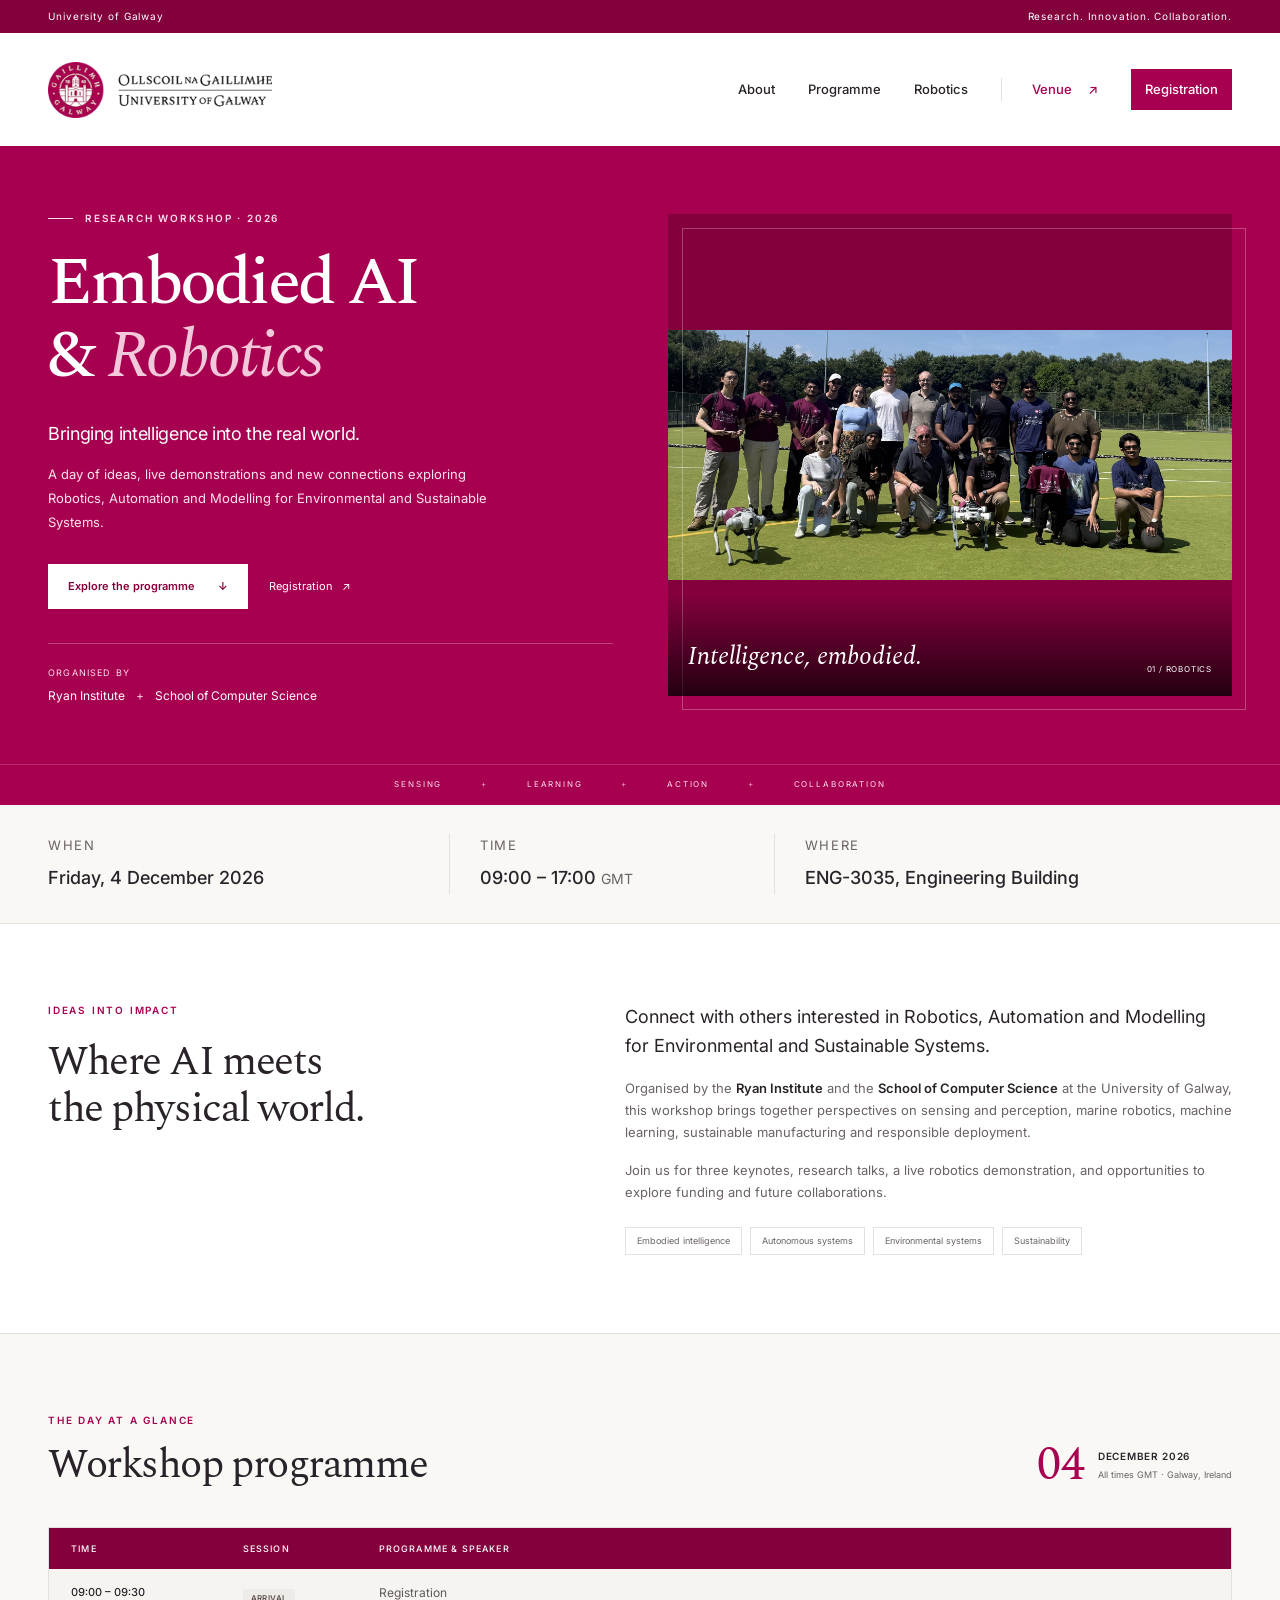
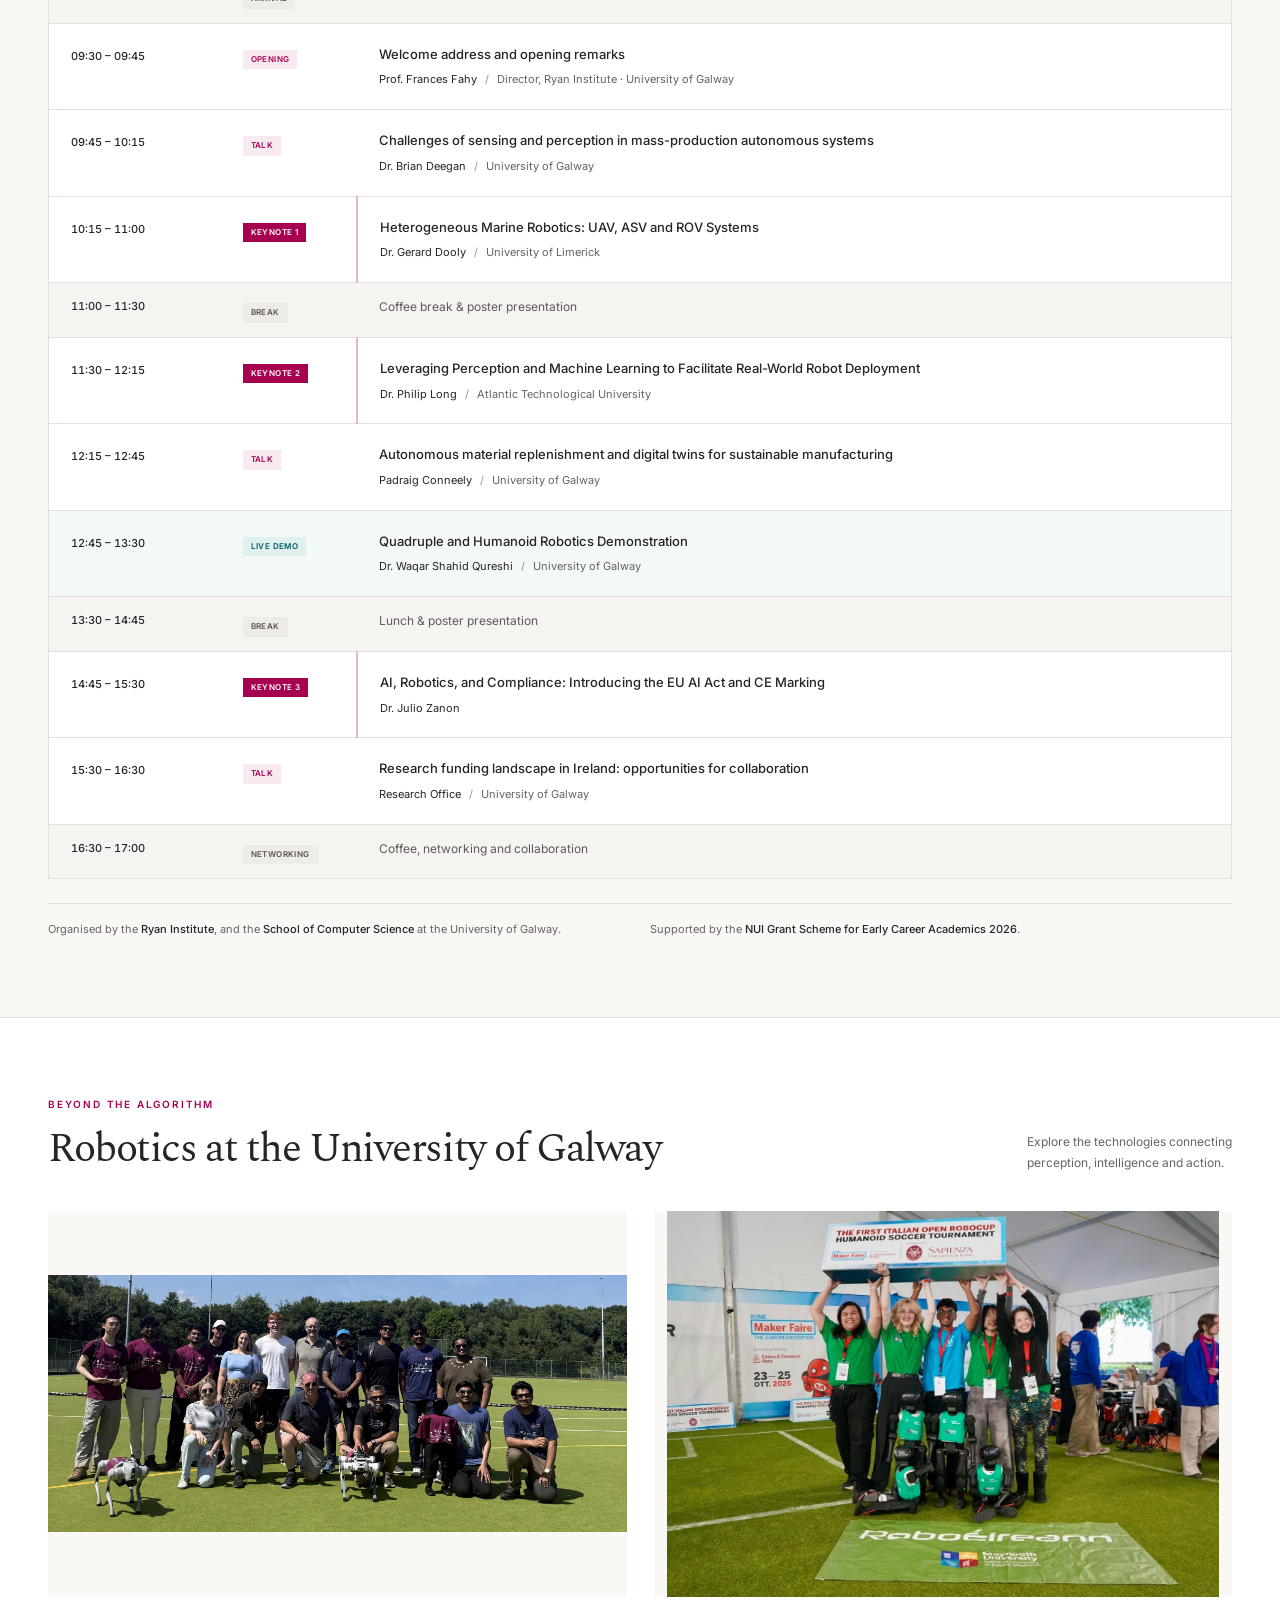
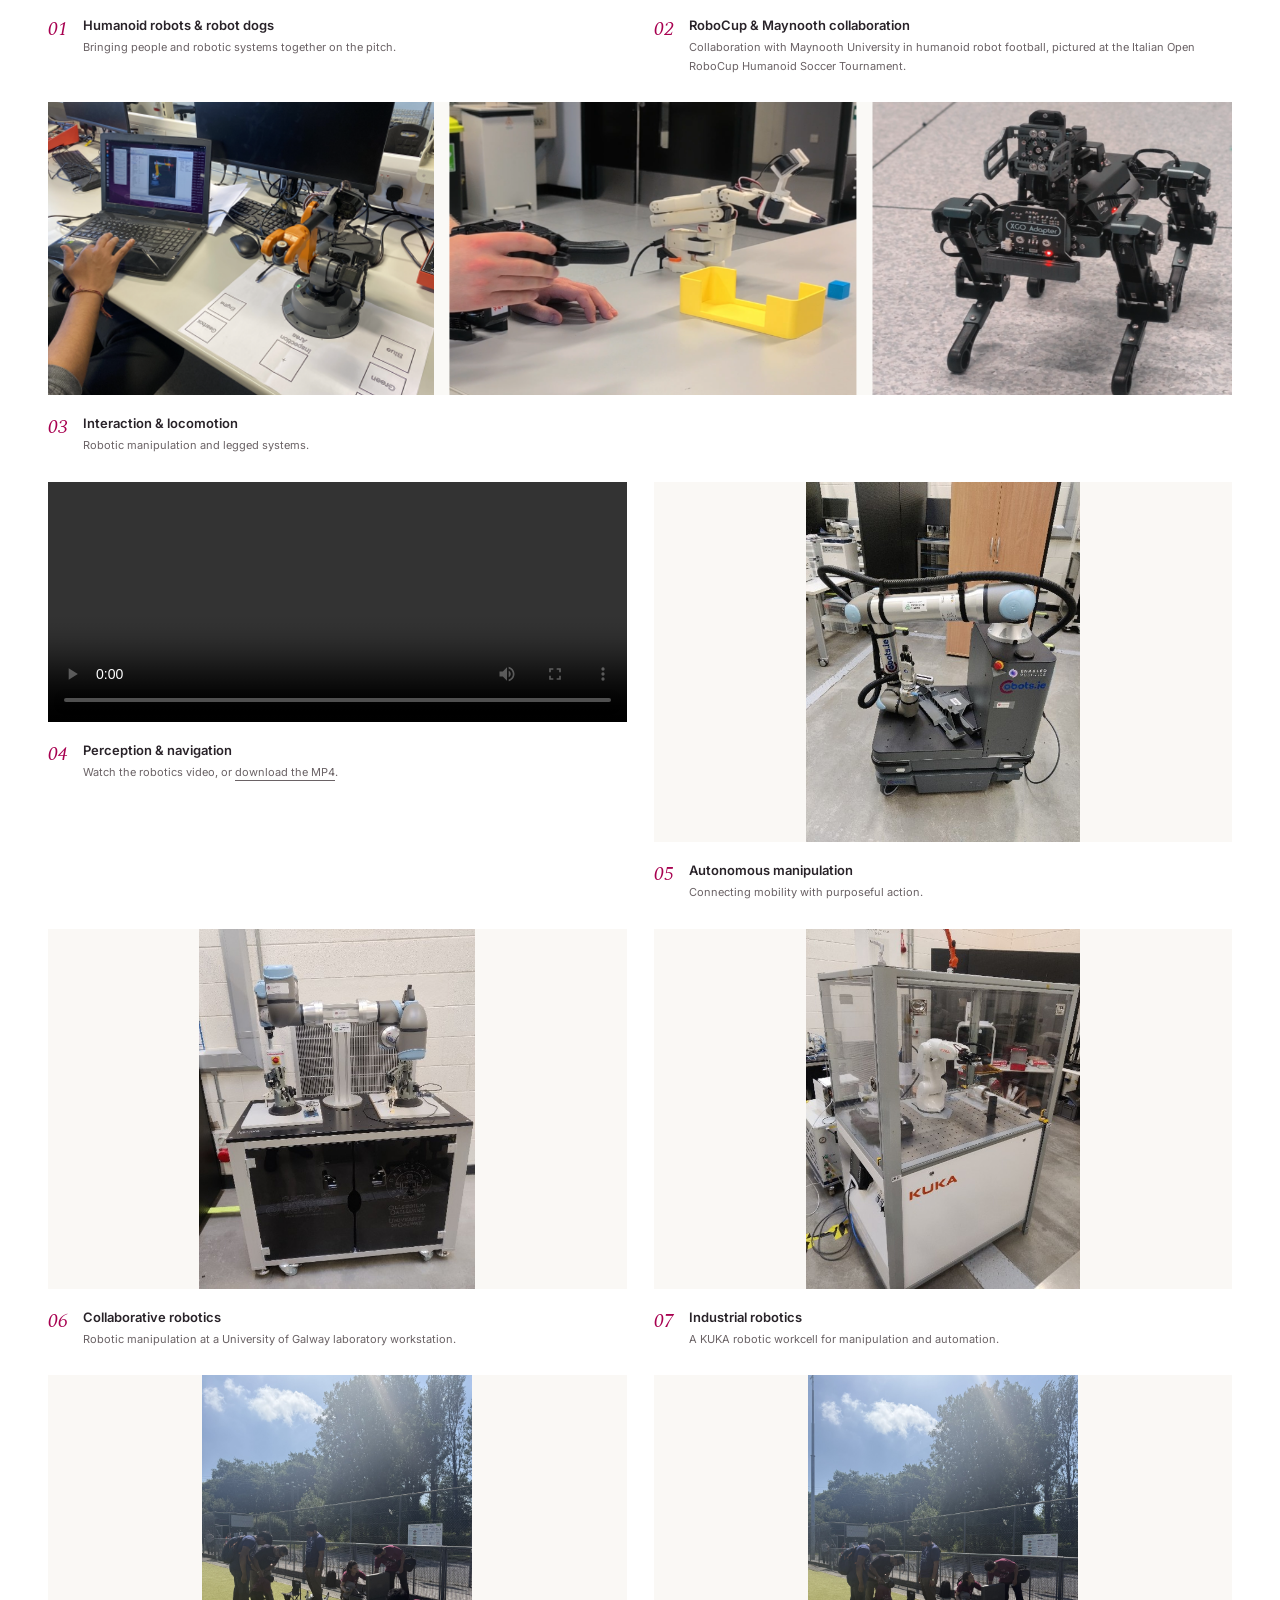
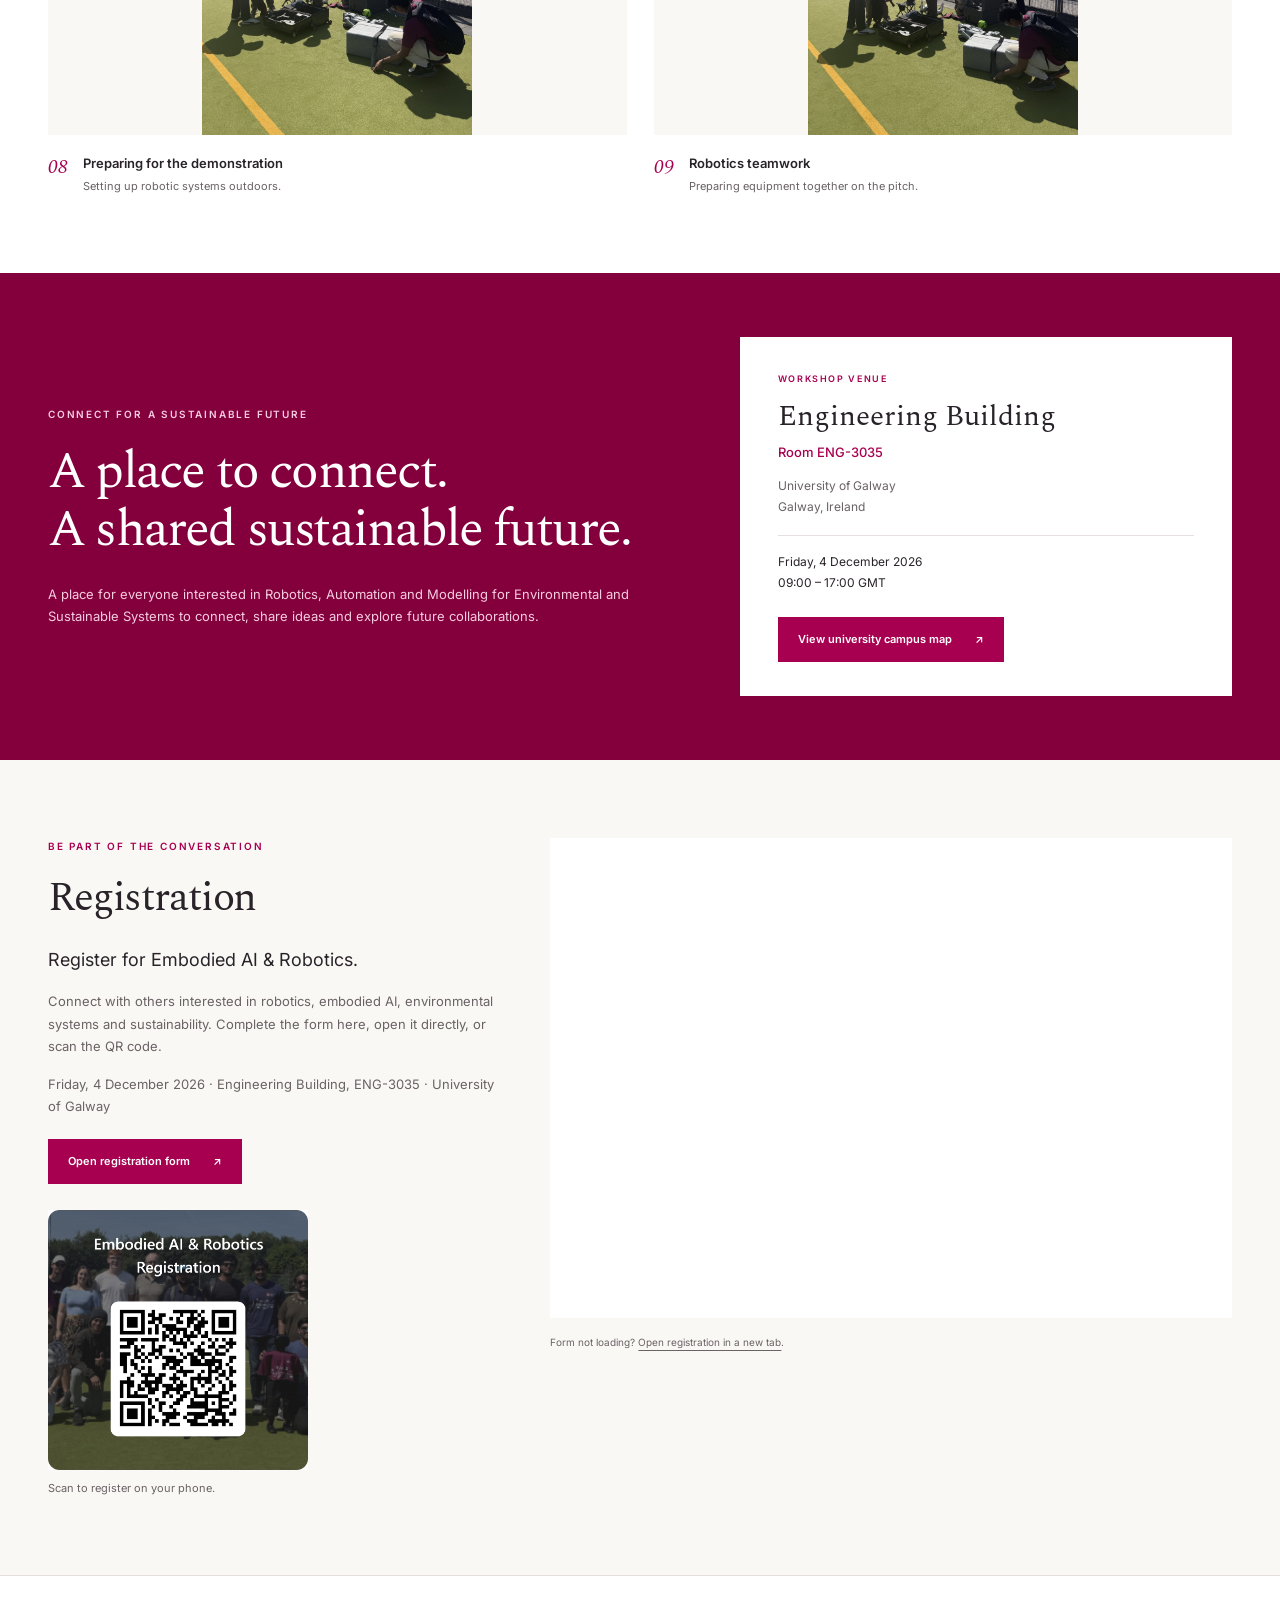
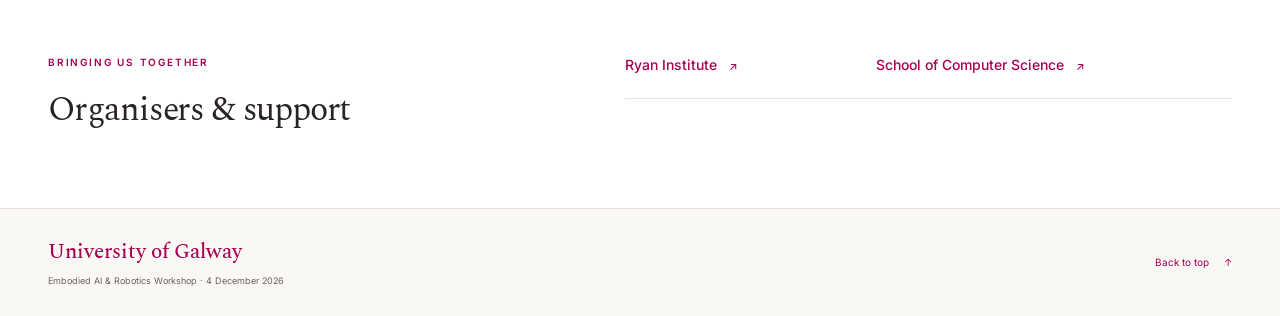
==== index.html @ 6a463965 "Extend lunch and poster break to 14:45 Co-authored-by: Copilot <223556219+Copilot@users.noreply.gith" ====
<!DOCTYPE html>
<html lang="en-IE">
<head>
  <meta charset="utf-8">
  <meta name="viewport" content="width=device-width, initial-scale=1">
  <meta name="description" content="Robotics, Automation and Modelling for Environmental and Sustainable Systems. Organised by the Ryan Institute and School of Computer Science, University of Galway. 4 December 2026, ENG-3035.">
  <meta name="theme-color" content="#a80050">
  <title>Embodied AI &amp; Robotics Workshop | University of Galway</title>
  <link rel="stylesheet" href="styles.css">
</head>
<body>
  <a class="skip-link" href="#main">Skip to content</a>
  <div class="top-bar">
    <div class="container"><span>University of Galway</span><span>Research. Innovation. Collaboration.</span></div>
  </div>
  <header class="site-header">
    <div class="container header-inner">
      <a class="university-logo" href="https://www.universityofgalway.ie/" aria-label="University of Galway home">
        <img src="images_marketing/university-of-galway-logo.png" alt="University of Galway / Ollscoil na Gaillimhe" width="240" height="90">
      </a>
      <nav aria-label="Main navigation">
        <a href="#about">About</a>
        <a href="#programme">Programme</a>
        <a href="#robotics">Robotics</a>
        <a class="nav-venue" href="#venue">Venue <span aria-hidden="true">&#8599;</span></a>
        <a class="nav-registration" href="#registration">Registration</a>
      </nav>
    </div>
  </header>

  <main id="main">
    <section class="hero" aria-labelledby="event-title">
      <div class="container hero-grid">
        <div class="hero-copy">
          <p class="eyebrow"><span class="small-line"></span> Research workshop · 2026</p>
          <h1 id="event-title">Embodied AI<br>&amp; <em>Robotics</em></h1>
          <p class="hero-description">Bringing intelligence into the real world.</p>
          <p class="hero-intro">A day of ideas, live demonstrations and new connections exploring Robotics, Automation and Modelling for Environmental and Sustainable Systems.</p>
          <div class="hero-actions">
            <a class="button button-light" href="#programme">Explore the programme <span aria-hidden="true">&#8595;</span></a>
            <a class="text-link" href="#registration">Registration <span aria-hidden="true">&#8599;</span></a>
          </div>
          <div class="hero-organisers">
            <span>Organised by</span>
            <p>Ryan Institute <span aria-hidden="true">+</span><br class="mobile-break"> School of Computer Science</p>
          </div>
        </div>
        <div class="hero-visual">
          <img class="hero-photo" src="images_marketing/IMG_9777.jpg" alt="Robotics group with humanoid and quadruped robots on a sports pitch" width="2200" height="977" fetchpriority="high">
          <div class="image-caption"><span>Intelligence, embodied.</span><span aria-hidden="true">01 / ROBOTICS</span></div>
        </div>
      </div>
      <div class="hero-bottom" aria-hidden="true">SENSING <span>+</span> LEARNING <span>+</span> ACTION <span>+</span> COLLABORATION</div>
    </section>

    <section class="event-details" aria-label="Event details">
      <div class="container details-grid">
        <div class="detail"><div><p class="detail-label">When</p><p><time datetime="2026-12-04">Friday, 4 December 2026</time></p></div></div>
        <div class="detail"><div><p class="detail-label">Time</p><p>09:00 &ndash; 17:00 <span class="muted">GMT</span></p></div></div>
        <div class="detail"><div><p class="detail-label">Where</p><p>ENG-3035, Engineering Building</p></div></div>
      </div>
    </section>

    <section id="about" class="section about">
      <div class="container about-grid">
        <div><p class="eyebrow maroon">Ideas into impact</p><h2>Where AI meets<br>the physical world.</h2></div>
        <div class="about-copy">
          <p class="lead">Connect with others interested in Robotics, Automation and Modelling for Environmental and Sustainable Systems.</p>
          <p>Organised by the <strong>Ryan Institute</strong> and the <strong>School of Computer Science</strong> at the University of Galway, this workshop brings together perspectives on sensing and perception, marine robotics, machine learning, sustainable manufacturing and responsible deployment.</p>
          <p>Join us for three keynotes, research talks, a live robotics demonstration, and opportunities to explore funding and future collaborations.</p>
          <div class="topic-tags"><span>Embodied intelligence</span><span>Autonomous systems</span><span>Environmental systems</span><span>Sustainability</span></div>
        </div>
      </div>
    </section>

    <section id="programme" class="section programme">
      <div class="container">
        <div class="section-heading">
          <div><p class="eyebrow maroon">The day at a glance</p><h2>Workshop programme</h2></div>
          <div class="programme-date"><span>04</span><div>DECEMBER 2026<br><small>All times GMT · Galway, Ireland</small></div></div>
        </div>
        <div class="schedule-wrap">
          <table class="schedule">
            <caption class="sr-only">Workshop programme for Friday, 4 December 2026. All times GMT.</caption>
            <thead><tr><th scope="col">Time</th><th scope="col">Session</th><th scope="col">Programme &amp; speaker</th></tr></thead>
            <tbody>
              <tr class="break-row"><th scope="row"><time datetime="2026-12-04T09:00:00Z">09:00</time> &ndash; 09:30</th><td><span class="badge neutral">Arrival</span></td><td><h3>Registration</h3></td></tr>
              <tr><th scope="row"><time datetime="2026-12-04T09:30:00Z">09:30</time> &ndash; 09:45</th><td><span class="badge">Opening</span></td><td><h3>Welcome address and opening remarks</h3><p>Prof. Frances Fahy <span>Director, Ryan Institute · University of Galway</span></p></td></tr>
              <tr><th scope="row"><time datetime="2026-12-04T09:45:00Z">09:45</time> &ndash; 10:15</th><td><span class="badge">Talk</span></td><td><h3>Challenges of sensing and perception in mass-production autonomous systems</h3><p>Dr. Brian Deegan <span>University of Galway</span></p></td></tr>
              <tr class="keynote-row"><th scope="row"><time datetime="2026-12-04T10:15:00Z">10:15</time> &ndash; 11:00</th><td><span class="badge keynote">Keynote 1</span></td><td><h3>Heterogeneous Marine Robotics: UAV, ASV and ROV Systems</h3><p>Dr. Gerard Dooly <span>University of Limerick</span></p></td></tr>
              <tr class="break-row"><th scope="row"><time datetime="2026-12-04T11:00:00Z">11:00</time> &ndash; 11:30</th><td><span class="badge neutral">Break</span></td><td><h3>Coffee break &amp; poster presentation</h3></td></tr>
              <tr class="keynote-row"><th scope="row"><time datetime="2026-12-04T11:30:00Z">11:30</time> &ndash; 12:15</th><td><span class="badge keynote">Keynote 2</span></td><td><h3>Leveraging Perception and Machine Learning to Facilitate Real-World Robot Deployment</h3><p>Dr. Philip Long <span>Atlantic Technological University</span></p></td></tr>
              <tr><th scope="row"><time datetime="2026-12-04T12:15:00Z">12:15</time> &ndash; 12:45</th><td><span class="badge">Talk</span></td><td><h3>Autonomous material replenishment and digital twins for sustainable manufacturing</h3><p>Padraig Conneely <span>University of Galway</span></p></td></tr>
              <tr class="demo-row"><th scope="row"><time datetime="2026-12-04T12:45:00Z">12:45</time> &ndash; 13:30</th><td><span class="badge demo">Live demo</span></td><td><h3>Quadruple and Humanoid Robotics Demonstration</h3><p>Dr. Waqar Shahid Qureshi <span>University of Galway</span></p></td></tr>
              <tr class="break-row"><th scope="row"><time datetime="2026-12-04T13:30:00Z">13:30</time> &ndash; 14:45</th><td><span class="badge neutral">Break</span></td><td><h3>Lunch &amp; poster presentation</h3></td></tr>
              <tr class="keynote-row"><th scope="row"><time datetime="2026-12-04T14:45:00Z">14:45</time> &ndash; 15:30</th><td><span class="badge keynote">Keynote 3</span></td><td><h3>AI, Robotics, and Compliance: Introducing the EU AI Act and CE Marking</h3><p>Dr. Julio Zanon</p></td></tr>
              <tr><th scope="row"><time datetime="2026-12-04T15:30:00Z">15:30</time> &ndash; 16:30</th><td><span class="badge">Talk</span></td><td><h3>Research funding landscape in Ireland: opportunities for collaboration</h3><p>Research Office <span>University of Galway</span></p></td></tr>
              <tr class="break-row"><th scope="row"><time datetime="2026-12-04T16:30:00Z">16:30</time> &ndash; 17:00</th><td><span class="badge neutral">Networking</span></td><td><h3>Coffee, networking and collaboration</h3></td></tr>
            </tbody>
          </table>
        </div>
        <div class="programme-support">
          <p>Organised by the <strong>Ryan Institute</strong>, and the <strong>School of Computer Science</strong> at the University of Galway.</p>
          <p>Supported by the <strong>NUI Grant Scheme for Early Career Academics 2026</strong>.</p>
        </div>
      </div>
    </section>

    <section id="robotics" class="section robotics">
      <div class="container">
        <div class="section-heading">
          <div><p class="eyebrow maroon">Beyond the algorithm</p><h2>Robotics at the University of Galway</h2></div>
          <p class="heading-aside">Explore the technologies connecting<br>perception, intelligence and action.</p>
        </div>
        <div class="gallery">
          <figure class="gallery-feature"><img src="images_marketing/IMG_9777.jpg" alt="Robotics group with humanoid robots and robot dogs on a sports pitch" width="2200" height="977" loading="lazy"><figcaption><span>01</span><div><h3>Humanoid robots &amp; robot dogs</h3><p>Bringing people and robotic systems together on the pitch.</p></div></figcaption></figure>
          <figure class="gallery-feature"><img src="images_marketing/robocup-maynooth.jpeg" alt="RoboCup team with humanoid football robots and a Maynooth University RoboÉireann banner at the Italian Open humanoid soccer tournament" width="1474" height="1029" loading="lazy"><figcaption><span>02</span><div><h3>RoboCup &amp; Maynooth collaboration</h3><p>Collaboration with Maynooth University in humanoid robot football, pictured at the Italian Open RoboCup Humanoid Soccer Tournament.</p></div></figcaption></figure>
          <figure class="gallery-wide"><img src="images_marketing/robot2.png" alt="Robotic arm experiments and a compact quadruped robot" width="1920" height="475" loading="lazy"><figcaption><span>03</span><div><h3>Interaction &amp; locomotion</h3><p>Robotic manipulation and legged systems.</p></div></figcaption></figure>
          <figure><video controls playsinline preload="metadata" aria-label="Perception and navigation robotics video"><source src="images_marketing/video.mp4" type="video/mp4">Your browser does not support embedded video. <a href="images_marketing/video.mp4">Download the robotics video</a>.</video><figcaption><span>04</span><div><h3>Perception &amp; navigation</h3><p>Watch the robotics video, or <a href="images_marketing/video.mp4" download>download the MP4</a>.</p></div></figcaption></figure>
          <figure class="gallery-equipment"><img src="images_marketing/robot9.jpg" alt="Mobile robotic platform with a collaborative manipulator in a laboratory" width="483" height="635" loading="lazy"><figcaption><span>05</span><div><h3>Autonomous manipulation</h3><p>Connecting mobility with purposeful action.</p></div></figcaption></figure>
          <figure class="gallery-equipment"><img src="images_marketing/robot8.jpg" alt="Collaborative robotic arm mounted on a University of Galway laboratory workstation" width="496" height="648" loading="lazy"><figcaption><span>06</span><div><h3>Collaborative robotics</h3><p>Robotic manipulation at a University of Galway laboratory workstation.</p></div></figcaption></figure>
          <figure class="gallery-equipment"><img src="images_marketing/robot5.jpg" alt="KUKA robotic arm inside an enclosed laboratory workcell" width="493" height="647" loading="lazy"><figcaption><span>07</span><div><h3>Industrial robotics</h3><p>A KUKA robotic workcell for manipulation and automation.</p></div></figcaption></figure>
          <figure class="gallery-equipment"><img src="images_marketing/IMG_9725.jpg" alt="Participants preparing robots and equipment beside a sports pitch" width="1650" height="2200" loading="lazy"><figcaption><span>08</span><div><h3>Preparing for the demonstration</h3><p>Setting up robotic systems outdoors.</p></div></figcaption></figure>
          <figure class="gallery-equipment"><img src="images_marketing/IMG_9726.jpg" alt="Robotics participants gathered around equipment on the pitch" width="1650" height="2200" loading="lazy"><figcaption><span>09</span><div><h3>Robotics teamwork</h3><p>Preparing equipment together on the pitch.</p></div></figcaption></figure>
        </div>
      </div>
    </section>

    <section id="venue" class="venue-section">
      <div class="container venue-grid">
        <div><p class="eyebrow">Connect for a sustainable future</p><h2>A place to connect.<br>A shared sustainable future.</h2><p>A place for everyone interested in Robotics, Automation and Modelling for Environmental and Sustainable Systems to connect, share ideas and explore future collaborations.</p></div>
        <div class="venue-card">
          <p class="eyebrow maroon">Workshop venue</p>
          <h3>Engineering Building</h3>
          <p class="room">Room ENG-3035</p>
          <address>University of Galway<br>Galway, Ireland</address>
          <div class="venue-date"><time datetime="2026-12-04">Friday, 4 December 2026</time><br>09:00 &ndash; 17:00 GMT</div>
          <a class="button button-maroon" href="https://www.universityofgalway.ie/campus-map/">View university campus map <span aria-hidden="true">&#8599;</span></a>
        </div>
      </div>
    </section>

    <section id="registration" class="section registration" aria-labelledby="registration-title">
      <div class="container registration-grid">
        <div class="registration-info">
          <p class="eyebrow maroon">Be part of the conversation</p>
          <h2 id="registration-title">Registration</h2>
          <div class="about-copy">
            <p class="lead">Register for Embodied AI &amp; Robotics.</p>
            <p>Connect with others interested in robotics, embodied AI, environmental systems and sustainability. Complete the form here, open it directly, or scan the QR code.</p>
            <p>Friday, 4 December 2026 · Engineering Building, ENG-3035 · University of Galway</p>
          </div>
          <a class="button button-maroon" href="https://forms.cloud.microsoft/e/hM4VgCTeXN" target="_blank" rel="noopener noreferrer">Open registration form <span aria-hidden="true">&#8599;</span><span class="sr-only"> (opens in a new tab)</span></a>
          <figure class="registration-qr">
            <a href="https://forms.cloud.microsoft/e/hM4VgCTeXN" target="_blank" rel="noopener noreferrer"><img src="images_marketing/QRCode%20for%20Embodied%20AI_%26%20Robotics_Registration.png" alt="Scan to open the Embodied AI and Robotics registration form in Microsoft Forms" width="768" height="768" loading="lazy"><span class="sr-only"> (opens in a new tab)</span></a>
            <figcaption>Scan to register on your phone.</figcaption>
          </figure>
        </div>
        <div class="registration-form">
          <iframe title="Embodied AI and Robotics workshop registration form" width="640" height="480" src="https://forms.cloud.microsoft/e/hM4VgCTeXN?embed=true" loading="lazy" allowfullscreen></iframe>
          <p class="programme-note">Form not loading? <a href="https://forms.cloud.microsoft/e/hM4VgCTeXN" target="_blank" rel="noopener noreferrer">Open registration in a new tab</a>.</p>
        </div>
      </div>
    </section>

    <section class="organisers section" aria-labelledby="organisers-title">
      <div class="container organisers-grid">
        <div><p class="eyebrow maroon">Bringing us together</p><h2 id="organisers-title">Organisers &amp; support</h2></div>
        <div>
          <div class="organiser-links"><a href="https://www.universityofgalway.ie/ryaninstitute/">Ryan Institute <span aria-hidden="true">&#8599;</span></a><a href="https://www.universityofgalway.ie/science-engineering/school-of-computer-science/">School of Computer Science <span aria-hidden="true">&#8599;</span></a></div>
        </div>
      </div>
    </section>
  </main>
  <footer>
    <div class="container footer-inner"><div><p class="footer-university">University of Galway</p><p>Embodied AI &amp; Robotics Workshop · 4 December 2026</p></div><a href="#event-title">Back to top <span aria-hidden="true">&#8593;</span></a></div>
  </footer>
</body>
</html>
---- styles.css ----
@import url("https://fonts.googleapis.com/css2?family=Inter:wght@400;500;600;700&family=Spectral:ital,wght@0,400;0,500;0,600;1,400;1,500&display=swap");

:root {
  --maroon: #a80050;
  --deep-maroon: #84003d;
  --ink: #292329;
  --muted: #6a6265;
  --paper: #faf8f5;
  --line: #e5dfdf;
  --serif: "Spectral", Georgia, serif;
  --sans: "Inter", Arial, sans-serif;
}

* { box-sizing: border-box; }
html { scroll-behavior: smooth; scroll-padding-top: 24px; }
body { margin: 0; color: var(--ink); background: white; font: 15px/1.7 var(--sans); }
a { color: inherit; text-underline-offset: 4px; }
a:hover { text-decoration: underline; }
a:focus-visible { outline: 3px solid #007899; outline-offset: 5px; }
img { display: block; max-width: 100%; }
h1, h2, h3, p, figure { margin: 0; }
.container { width: min(1200px, calc(100% - 96px)); margin-inline: auto; }
.skip-link { position: absolute; top: -100px; left: 16px; z-index: 10; padding: 10px 20px; background: white; color: var(--maroon); }
.skip-link:focus { top: 10px; }
.top-bar { color: white; background: var(--deep-maroon); font-size: 10px; letter-spacing: .09em; }
.top-bar .container { display: flex; justify-content: space-between; padding-block: 8px; }
.site-header { background: white; }
.header-inner { min-height: 113px; display: flex; align-items: center; justify-content: space-between; gap: 30px; }
.university-logo img { width: 224px; height: auto; }
nav { display: flex; gap: 33px; align-items: center; }
nav a { font-size: 13px; font-weight: 500; text-decoration: none; }
nav .nav-venue { color: var(--maroon); border-left: 1px solid var(--line); padding-left: 30px; }
.nav-venue span { margin-left: 13px; }
.nav-registration { background: var(--maroon); color: white; padding: 9px 14px; }
.hero { position: relative; overflow: hidden; color: white; background: var(--maroon); }
.hero-grid { display: grid; grid-template-columns: 1fr 1fr; align-items: center; min-height: 595px; gap: 55px; padding-block: 64px 58px; }
.eyebrow { font-size: 10px; font-weight: 600; letter-spacing: .18em; text-transform: uppercase; margin-bottom: 20px; }
.maroon { color: var(--maroon); }
.hero .eyebrow { display: flex; gap: 12px; align-items: center; color: #ffdeec; }
.small-line { width: 25px; height: 1px; background: currentColor; }
h1 { font: 500 clamp(54px, 5.3vw, 78px)/1.07 var(--serif); letter-spacing: -.045em; }
h1 em { font-weight: 400; color: #f4c8db; }
.hero-description { font-size: 18px; margin-top: 27px; letter-spacing: -.02em; }
.hero-intro { max-width: 440px; font-size: 13px; line-height: 1.85; color: #ffe2ee; margin-top: 12px; }
.hero-actions { display: flex; flex-wrap: wrap; align-items: center; gap: 21px; margin-top: 30px; }
.button { display: inline-flex; align-items: center; justify-content: space-between; gap: 23px; padding: 13px 20px; font-size: 11px; font-weight: 600; text-decoration: none; }
.button:hover { text-decoration: none; box-shadow: 0 0 0 2px currentColor; }
.button-light { color: var(--deep-maroon); background: white; }
.text-link { font-size: 11px; text-decoration: none; }
.text-link span { margin-left: 6px; }
.hero-organisers { margin-top: 34px; padding-top: 21px; border-top: 1px solid #ffffff40; }
.hero-organisers > span { display: block; font-size: 9px; text-transform: uppercase; letter-spacing: .13em; color: #ffdeec; margin-bottom: 6px; }
.hero-organisers p { font-size: 12px; }
.hero-organisers p span { padding-inline: 8px; color: #f4c8db; }
.mobile-break { display: none; }
.hero-visual { position: relative; align-self: stretch; margin-block: 4px 10px; }
.hero-photo { height: 100%; width: 100%; min-height: 390px; object-fit: contain; object-position: 43% center; background: var(--deep-maroon); }
.hero-visual::before { content: ""; position: absolute; inset: 14px -14px -14px 14px; border: 1px solid #ffffff45; pointer-events: none; }
.image-caption { position: absolute; bottom: 0; left: 0; right: 0; display: flex; justify-content: space-between; align-items: end; gap: 10px; padding: 45px 20px 20px; background: linear-gradient(transparent, #000b); }
.image-caption span:first-child { font: italic 25px var(--serif); }
.image-caption span:last-child { font-size: 8px; letter-spacing: .1em; }
.hero-bottom { text-align: center; border-top: 1px solid #ffffff30; padding: 13px 20px; font-size: 8px; letter-spacing: .23em; color: #ffe2ee; }
.hero-bottom span { padding-inline: 35px; opacity: .7; }
.event-details { background: var(--paper); border-bottom: 1px solid var(--line); }
.details-grid { display: grid; grid-template-columns: 1.05fr .85fr 1.2fr; padding-block: 29px; }
.detail { display: flex; gap: 16px; padding-right: 20px; }
.detail + .detail { border-left: 1px solid var(--line); padding-left: 30px; }
.detail-label { color: var(--muted); font-size: 13px; text-transform: uppercase; letter-spacing: .13em; margin-bottom: 7px; }
.detail p:not(.detail-label) { font-size: 18px; font-weight: 500; }
.detail .muted { font-size: 14px; }
.muted { color: var(--muted); font-size: 10px; font-weight: 400; }
.section { padding-block: 78px; }
h2 { font: 400 clamp(32px, 3.2vw, 43px)/1.15 var(--serif); letter-spacing: -.035em; }
.about-grid { display: grid; grid-template-columns: .9fr 1.1fr; gap: 80px; }
.about-copy p { font-size: 13px; color: var(--muted); margin-bottom: 16px; }
.about-copy .lead { font-size: 18px; line-height: 1.65; color: var(--ink); }
.about-copy strong { color: var(--ink); font-weight: 600; }
.topic-tags { display: flex; flex-wrap: wrap; gap: 8px; margin-top: 24px; }
.topic-tags span { border: 1px solid var(--line); padding: 5px 11px; font-size: 9px; color: var(--muted); }
.programme { background: var(--paper); border-top: 1px solid var(--line); border-bottom: 1px solid var(--line); }
.section-heading { display: flex; justify-content: space-between; gap: 30px; align-items: end; margin-bottom: 38px; }
.section-heading .eyebrow { margin-bottom: 13px; }
.programme-date { display: flex; align-items: center; gap: 13px; line-height: 1.8; }
.programme-date > span { font: 48px/1 var(--serif); color: var(--maroon); }
.programme-date > div { font-size: 10px; font-weight: 600; letter-spacing: .07em; }
.programme-date small { font-size: 9px; font-weight: 400; letter-spacing: 0; color: var(--muted); }
.schedule { width: 100%; border-collapse: collapse; text-align: left; background: white; border: 1px solid var(--line); }
.schedule thead { color: white; background: var(--deep-maroon); }
.schedule thead th { padding: 13px 22px; font-size: 9px; font-weight: 500; text-transform: uppercase; letter-spacing: .13em; }
.schedule tbody th, .schedule tbody td { border-bottom: 1px solid var(--line); padding: 20px 22px; vertical-align: top; }
.schedule tbody th { width: 172px; white-space: nowrap; font-size: 11px; font-weight: 500; padding-top: 23px; font-variant-numeric: tabular-nums; }
.schedule tbody td:nth-child(2) { width: 136px; }
.badge { display: inline-block; white-space: nowrap; color: var(--maroon); background: #f9eaf1; padding: 3px 8px; font-size: 8px; font-weight: 600; letter-spacing: .05em; text-transform: uppercase; }
.badge.keynote { color: white; background: var(--maroon); }
.badge.neutral { background: #eeece9; color: #5e514d; }
.badge.demo { background: #e0f0ef; color: #006269; }
.schedule h3 { font: 500 13px/1.6 var(--sans); }
.schedule td p { margin-top: 6px; font-size: 11px; }
.schedule td p span { color: var(--muted); display: inline; }
.schedule td p span::before { content: " / "; padding-inline: 5px; color: #9e9298; }
.schedule .break-row { background: #f6f4f1; }
.schedule .break-row th, .schedule .break-row td { padding-block: 14px; }
.schedule .break-row h3 { color: #61585b; font-size: 12px; font-weight: 400; }
.keynote-row td:last-child { border-left: 2px solid #e6b6cc; }
.demo-row { background: #f3f9f8; }
.programme-note { margin-top: 16px; font-size: 10px; color: var(--muted); }
.programme-support { display: grid; grid-template-columns: 1fr 1fr; gap: 20px; margin-top: 24px; padding-top: 16px; border-top: 1px solid var(--line); color: var(--muted); font-size: 11px; }
.programme-support strong { color: var(--ink); font-weight: 500; }
.heading-aside { font-size: 12px; color: var(--muted); }
.gallery { display: grid; grid-template-columns: 1fr 1fr; gap: 27px; }
.gallery-wide { grid-column: 1 / -1; }
.gallery img { width: 100%; height: 240px; object-fit: cover; background: var(--paper); }
.gallery video { display: block; width: 100%; height: 240px; object-fit: contain; background: #000; }
.gallery-wide img { height: auto; aspect-ratio: 1920 / 475; }
.gallery .gallery-feature img { height: auto; aspect-ratio: 3 / 2; object-fit: contain; }
.gallery .gallery-equipment img { height: 360px; object-fit: contain; }
.gallery figcaption { display: flex; gap: 15px; padding-top: 17px; }
.gallery figcaption > span { font: italic 20px var(--serif); color: var(--maroon); }
.gallery h3 { font-size: 13px; font-weight: 600; }
.gallery p { font-size: 11px; color: var(--muted); margin-top: 2px; }
.venue-section { background: var(--deep-maroon); color: white; padding-block: 64px; }
.venue-grid { display: grid; grid-template-columns: 1.1fr .9fr; gap: 90px; align-items: center; }
.venue-section .eyebrow { color: #f6ccdf; }
.venue-section h2 { font-size: clamp(36px, 4vw, 52px); }
.venue-section h2 + p { color: #f6ccdf; font-size: 13px; margin-top: 23px; }
.venue-card { background: white; color: var(--ink); padding: 34px 38px; }
.venue-card .eyebrow { color: var(--maroon); font-size: 9px; margin-bottom: 12px; }
.venue-card h3 { font: 400 29px/1.2 var(--serif); }
.room { color: var(--maroon); font-size: 13px; margin-top: 8px; font-weight: 500; }
address { font-style: normal; font-size: 12px; color: var(--muted); margin-top: 13px; }
.venue-date { padding-top: 16px; margin-top: 18px; border-top: 1px solid var(--line); font-size: 12px; }
.button-maroon { background: var(--maroon); color: white; margin-top: 24px; }
.registration { background: var(--paper); border-bottom: 1px solid var(--line); }
.registration-grid { display: grid; grid-template-columns: minmax(0, .8fr) minmax(0, 1.2fr); gap: 48px; align-items: start; }
.registration-info .about-copy { margin-top: 23px; }
.registration-info .button { margin-top: 6px; }
.registration-qr { margin-top: 26px; max-width: 260px; }
.registration-qr img { width: 100%; height: auto; }
.registration-qr figcaption { margin-top: 9px; font-size: 11px; color: var(--muted); }
.registration-form iframe { display: block; width: 100%; max-width: 100%; height: 480px; max-height: 100vh; border: 0; background: white; }
.organisers-grid { display: grid; grid-template-columns: .9fr 1.1fr; gap: 80px; }
.organisers h2 { font-size: 34px; }
.organiser-links { display: grid; grid-template-columns: .65fr 1fr; gap: 20px; border-bottom: 1px solid var(--line); padding-bottom: 23px; }
.organiser-links a { color: var(--maroon); font-size: 14px; line-height: 1.5; text-decoration: none; font-weight: 500; }
.organiser-links a:hover { text-decoration: underline; }
.organiser-links span { margin-left: 8px; font-size: 11px; }
.support-note { margin-top: 20px; font-size: 11px; color: var(--muted); }
.support-note strong { font-weight: 500; }
footer { background: var(--paper); border-top: 1px solid var(--line); padding-block: 27px; }
.footer-inner { display: flex; justify-content: space-between; gap: 25px; align-items: center; }
.footer-university { color: var(--maroon); font: 500 21px var(--serif); }
.footer-university + p { font-size: 9px; color: var(--muted); margin-top: 5px; }
footer a { color: var(--maroon); text-decoration: none; font-size: 10px; }
footer a span { padding-left: 12px; }
.sr-only { position: absolute; width: 1px; height: 1px; padding: 0; margin: -1px; overflow: hidden; clip: rect(0, 0, 0, 0); white-space: nowrap; border: 0; }

@media (min-width: 1600px) {
  .hero-grid { min-height: 650px; }
}

@media (max-width: 1000px) {
  .container { width: calc(100% - 56px); }
  .hero-grid { gap: 30px; }
  .hero-photo { min-height: 450px; }
  .hero-organisers p { font-size: 11px; }
  .mobile-break { display: block; }
  .hero-organisers p span { padding-right: 0; }
  .about-grid, .organisers-grid { gap: 35px; }
  .detail + .detail { padding-left: 18px; }
  .detail { gap: 9px; padding-right: 12px; }
  .venue-grid { gap: 45px; }
  .schedule tbody td, .schedule tbody th { padding-inline: 16px; }
}

@media (max-width: 720px) {
  .container { width: calc(100% - 40px); }
  .top-bar .container > span:last-child { display: none; }
  .header-inner { flex-direction: column; align-items: flex-start; gap: 17px; padding-block: 19px 16px; }
  .university-logo img { width: 185px; }
  nav { width: 100%; justify-content: space-between; gap: 12px; flex-wrap: wrap; }
  nav a { font-size: 12px; }
  nav .nav-venue { padding-left: 17px; }
  .hero-grid { grid-template-columns: 1fr; padding-block: 43px 35px; gap: 35px; }
  h1 { font-size: clamp(52px, 11vw, 75px); }
  .hero-description { font-size: 17px; margin-top: 22px; }
  .hero-intro { max-width: 100%; }
  .hero-organisers { margin-top: 26px; }
  .hero-organisers p { font-size: 12px; }
  .mobile-break { display: none; }
  .hero-visual { margin-right: 10px; }
  .hero-photo { height: 325px; min-height: 0; object-position: 43% 55%; }
  .hero-bottom { font-size: 7px; letter-spacing: .09em; }
  .hero-bottom span { padding-inline: 10px; }
  .details-grid { grid-template-columns: 1fr; gap: 18px; padding-block: 25px; }
  .detail { gap: 16px; }
  .detail + .detail { border-left: 0; border-top: 1px solid var(--line); padding-left: 0; padding-top: 16px; }
  .section { padding-block: 50px; }
  .about-grid, .organisers-grid, .venue-grid, .registration-grid { grid-template-columns: 1fr; gap: 28px; }
  .programme-support { grid-template-columns: 1fr; gap: 8px; }
  .eyebrow { font-size: 9px; margin-bottom: 14px; }
  .about-copy .lead { font-size: 17px; }
  .section-heading { flex-direction: column; align-items: flex-start; gap: 20px; margin-bottom: 25px; }
  .programme-date > span { font-size: 38px; }
  .schedule { display: block; background: transparent; border: none; }
  .schedule thead { display: none; }
  .schedule tbody { display: block; }
  .schedule tr { display: grid; grid-template-columns: 1fr auto; padding: 17px; background: white; border: 1px solid var(--line); border-top: 0; }
  .schedule tr:first-child { border-top: 1px solid var(--line); }
  .schedule tbody th, .schedule tbody td, .schedule .break-row th, .schedule .break-row td { width: auto; padding: 0; border: 0; }
  .schedule tbody th { align-self: center; font-size: 11px; }
  .schedule tbody td:nth-child(2) { width: auto; }
  .schedule tbody td:last-child { grid-column: 1 / -1; margin-top: 10px; }
  .schedule td p span { display: block; margin-top: 2px; }
  .schedule td p span::before { content: none; }
  .schedule .keynote-row { border-left: 3px solid var(--maroon); padding-left: 15px; }
  .schedule .demo-row { background: #f3f9f8; }
  .gallery { grid-template-columns: 1fr; gap: 26px; }
  .gallery-wide { grid-column: auto; }
  .gallery-wide img { aspect-ratio: auto; height: 160px; }
  .gallery img { height: 220px; }
  .gallery video { height: 220px; }
  .heading-aside br { display: none; }
  .venue-section { padding-block: 45px; }
  .venue-card { padding: 28px; }
  .organiser-links { gap: 20px; grid-template-columns: 1fr; }
  .footer-inner { align-items: flex-start; }
  footer a { white-space: nowrap; }
}

@media (prefers-reduced-motion: reduce) {
  html { scroll-behavior: auto; }
}

@media print {
  @page { margin: 15mm; }
  body { font: 10pt/1.4 Arial, sans-serif; color: black; }
  .container { width: 100%; }
  .top-bar, nav, .hero-visual, .hero-bottom, .hero-actions, .robotics, footer, .skip-link { display: none; }
  .header-inner { min-height: 0; margin-bottom: 16px; }
  .university-logo img { width: 170px; }
  .hero, .venue-section, .programme, .event-details { background: white; color: black; }
  .hero-grid { display: block; min-height: 0; padding: 0 0 20px; }
  h1 { font-size: 36pt; }
  h1 br { display: none; }
  h1 em, .hero .eyebrow, .hero-intro, .hero-organisers > span { color: black; }
  .hero-organisers { margin-top: 10px; padding-top: 0; }
  .section, .venue-section { padding-block: 20px; }
  .about-grid, .organisers-grid, .venue-grid, .registration-grid { display: block; }
  .registration-form iframe { display: none; }
  .about-copy, .organisers-grid > div + div { margin-top: 15px; }
  .section-heading { margin-bottom: 15px; }
  h2 { font-size: 23pt; }
  .schedule { display: table; }
  .schedule thead { display: table-header-group; background: white; color: black; }
  .schedule tbody { display: table-row-group; }
  .schedule tr { display: table-row; break-inside: avoid; }
  .schedule tbody th, .schedule tbody td { display: table-cell; padding: 10px; }
  .schedule tbody td:last-child { margin: 0; }
  .schedule td p span { display: block; }
  .schedule td p span::before { content: none; }
  .badge, .badge.keynote, .badge.demo { color: black; background: none; padding: 0; }
  .venue-card { border: 1px solid #ccc; padding: 15px; margin-top: 15px; }
  .venue-section .eyebrow, .venue-section h2 + p { color: black; }
  .button-maroon { color: black; background: none; padding: 0; }
  .topic-tags { display: none; }
}
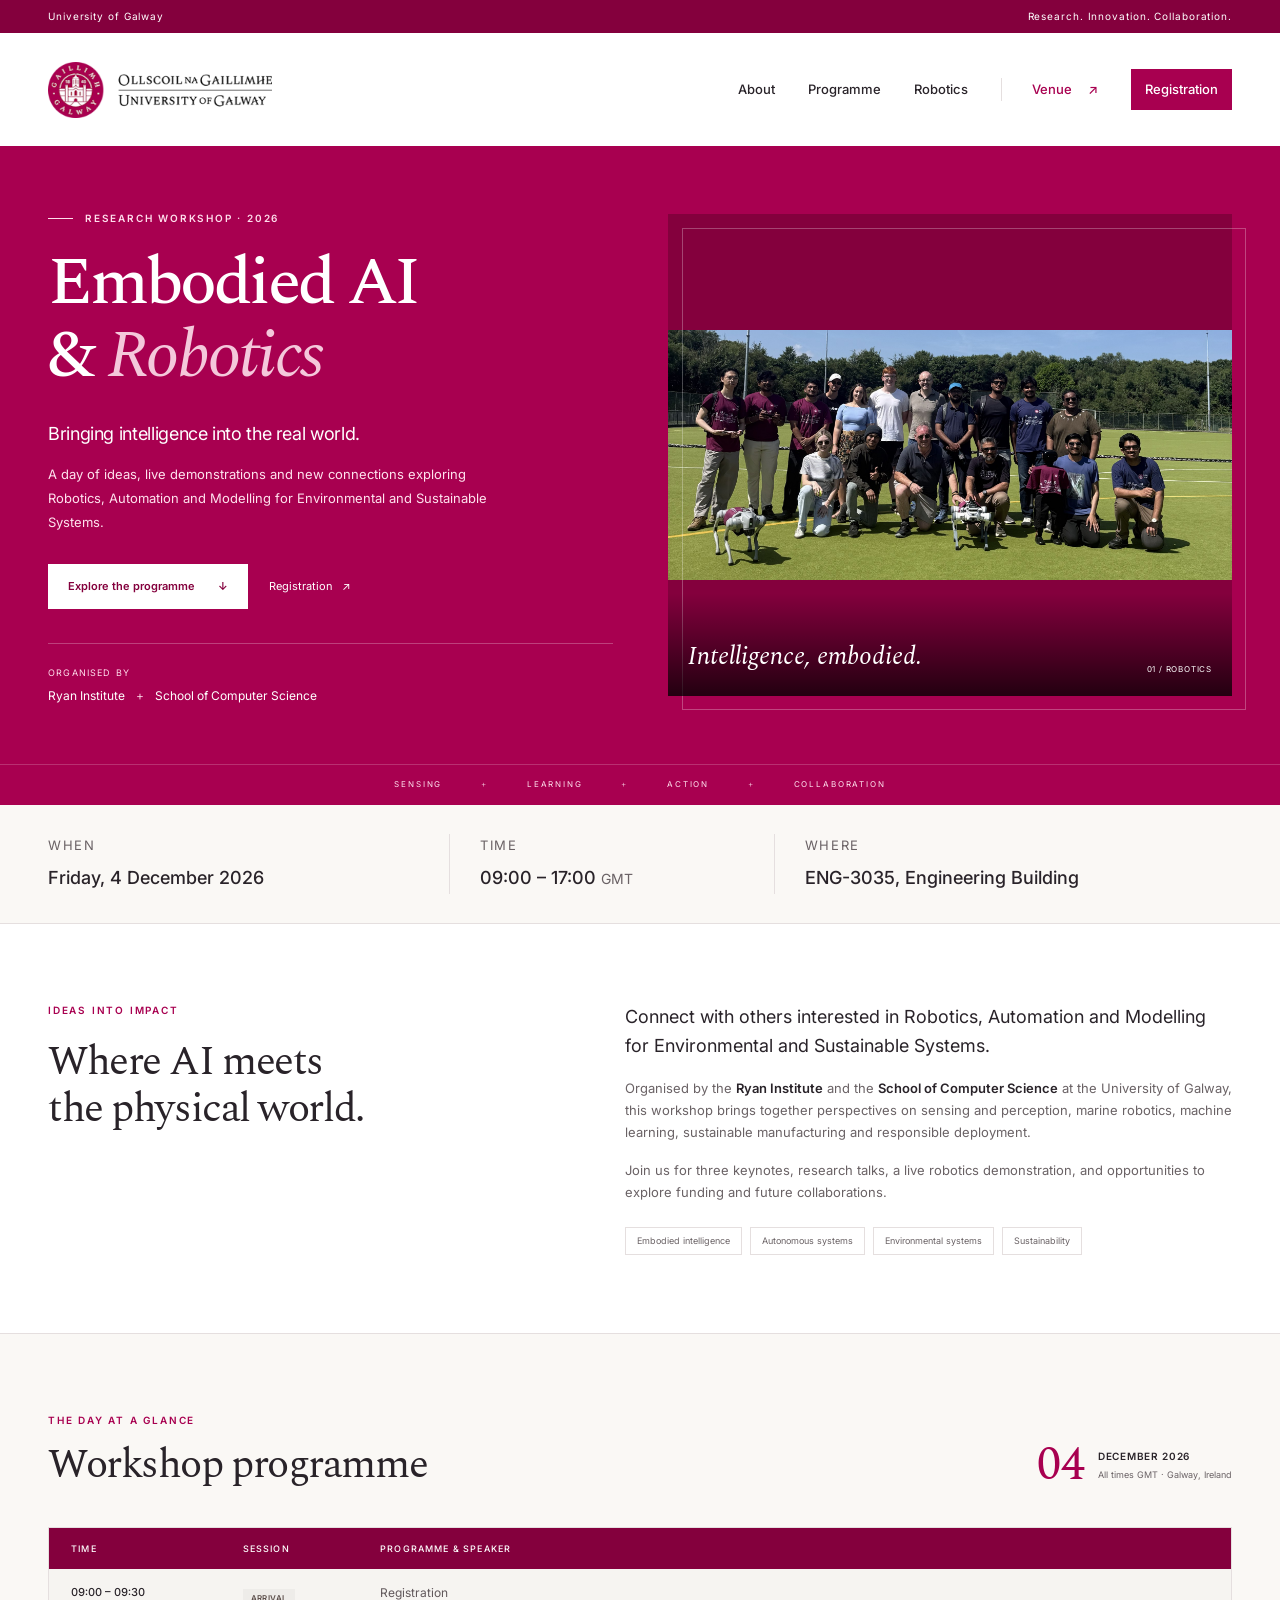
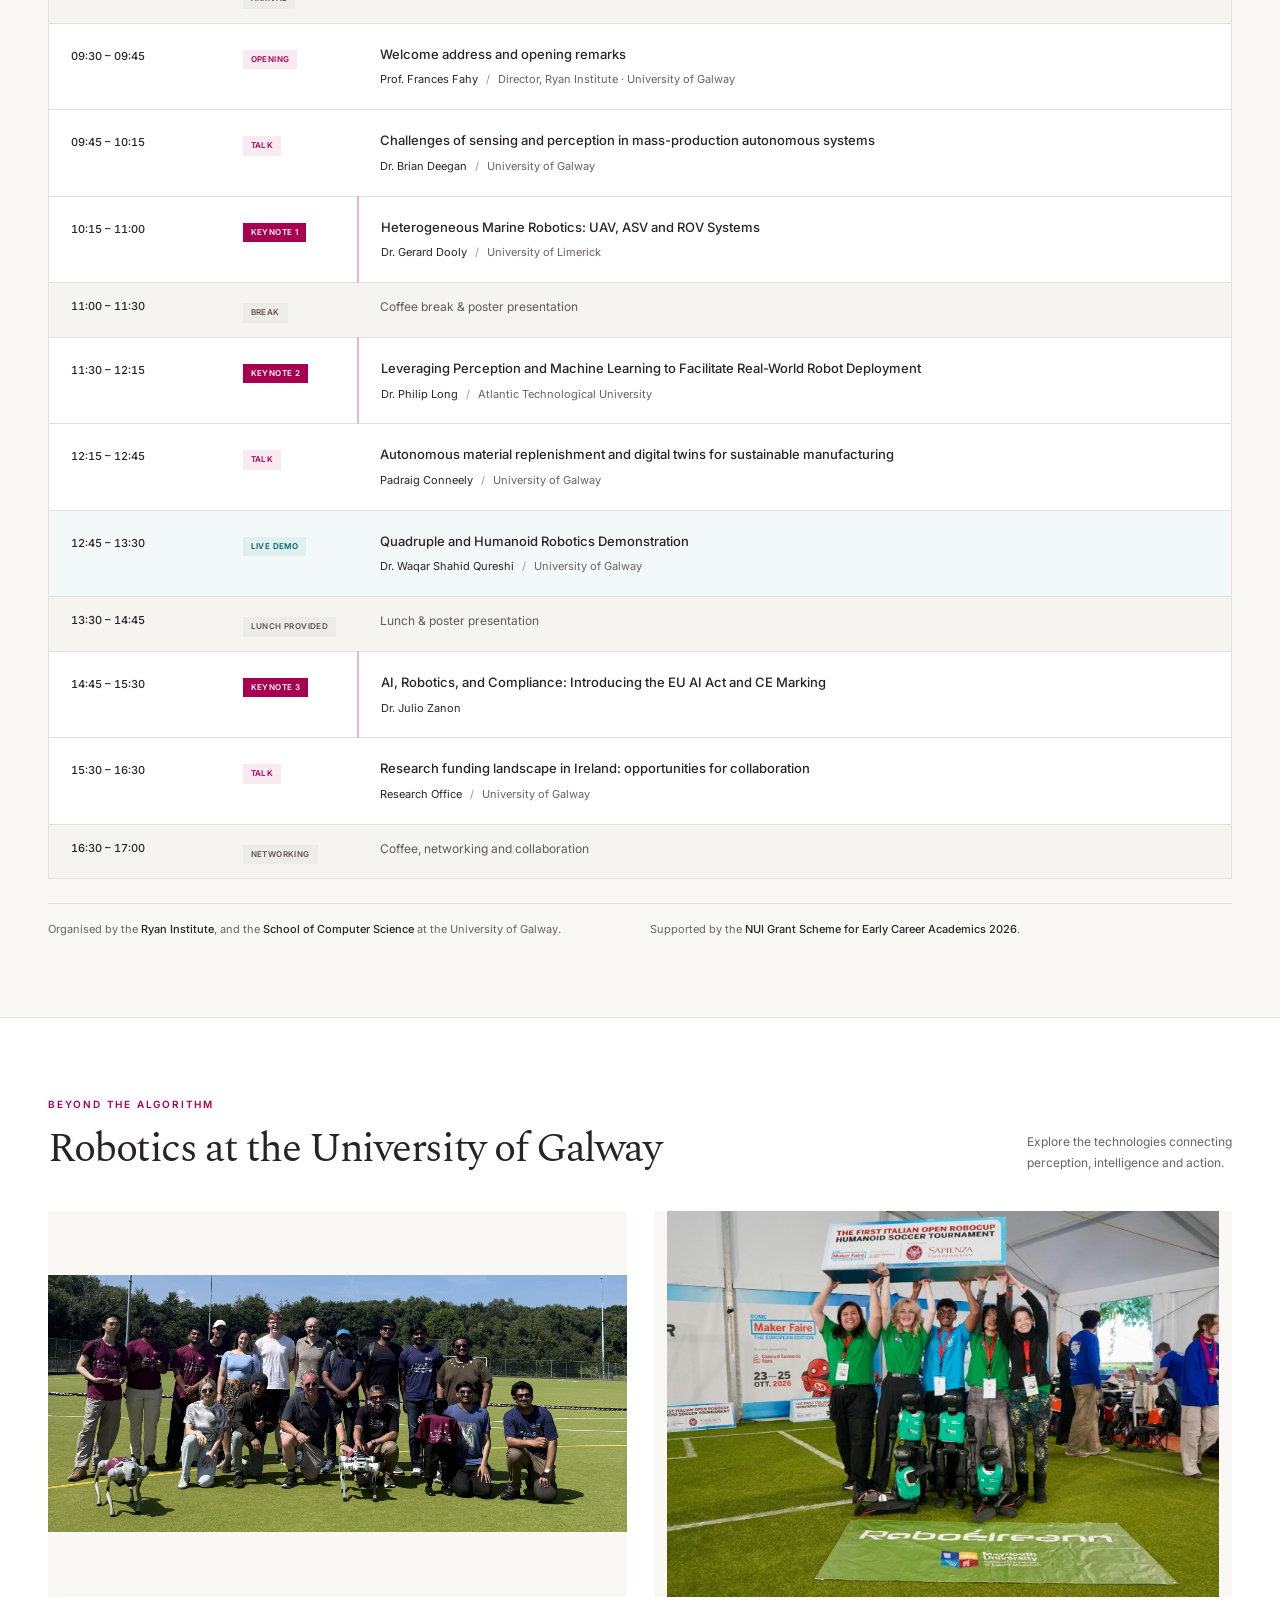
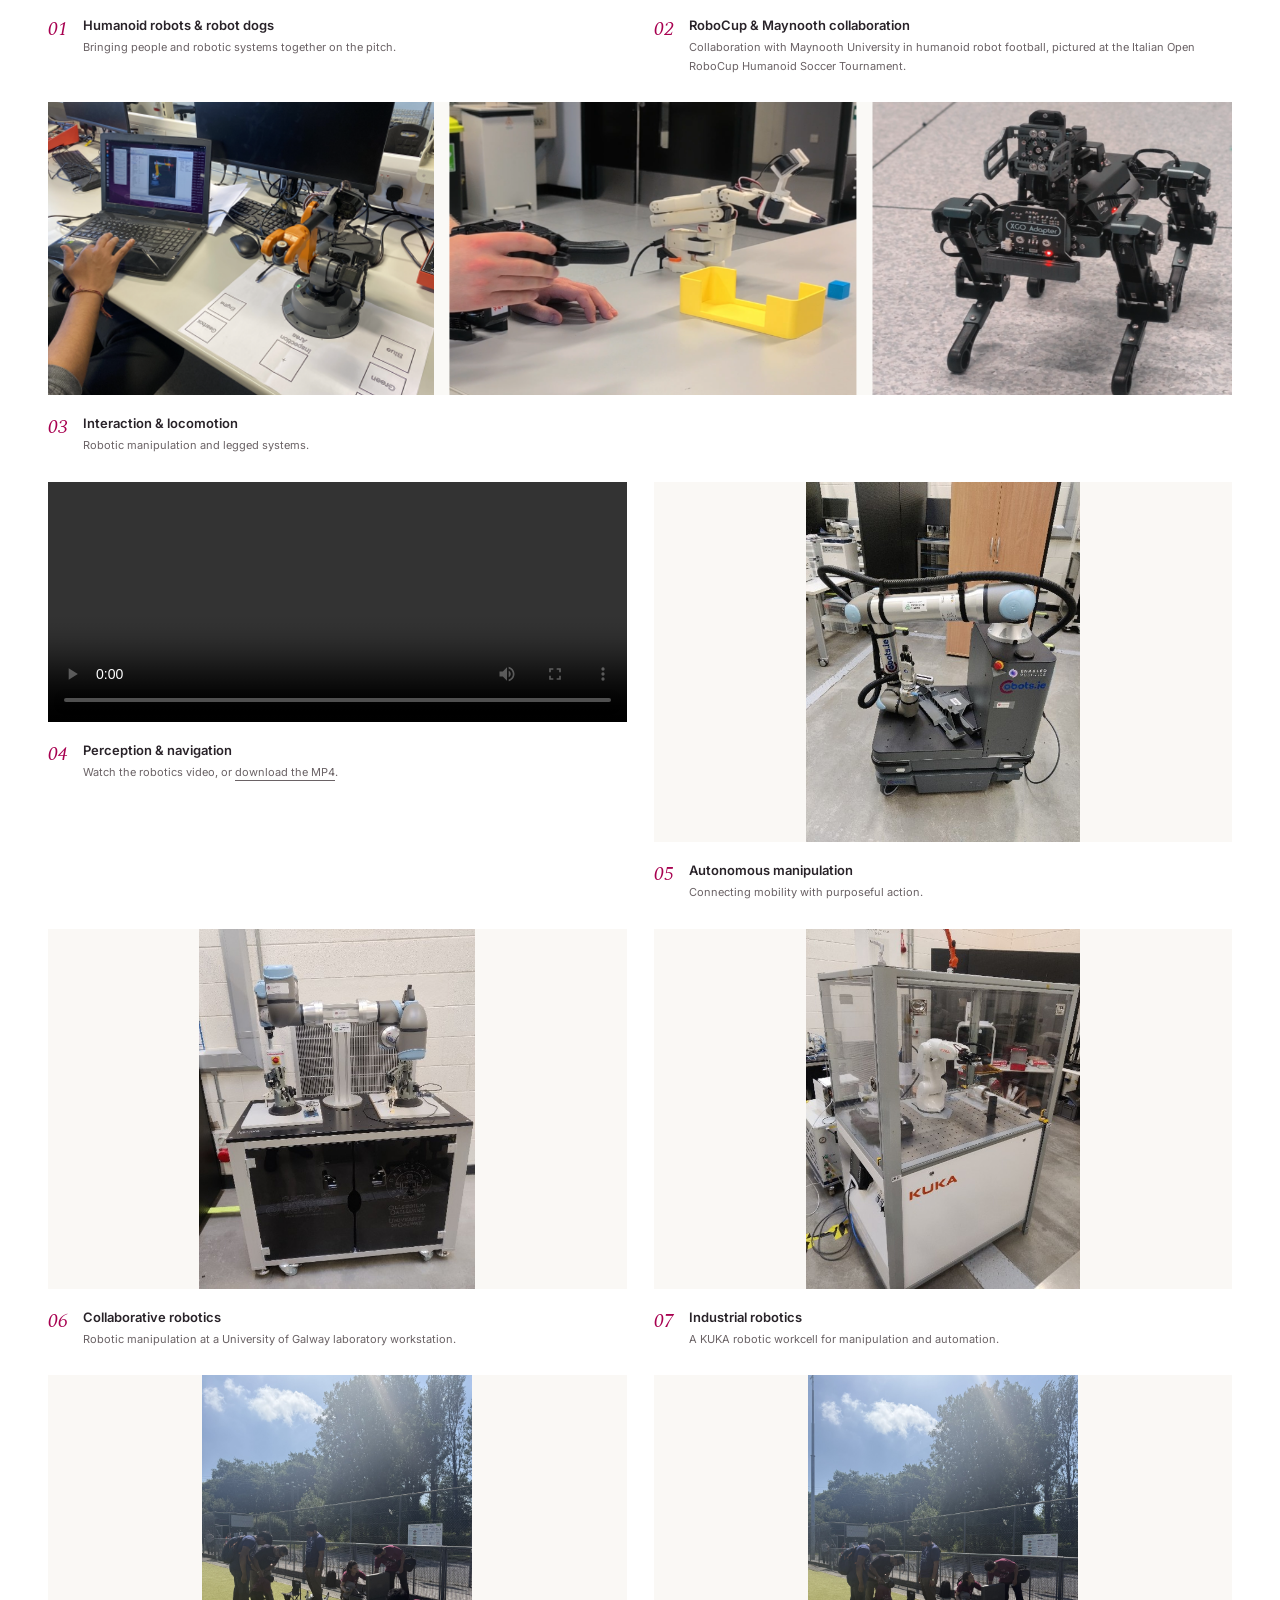
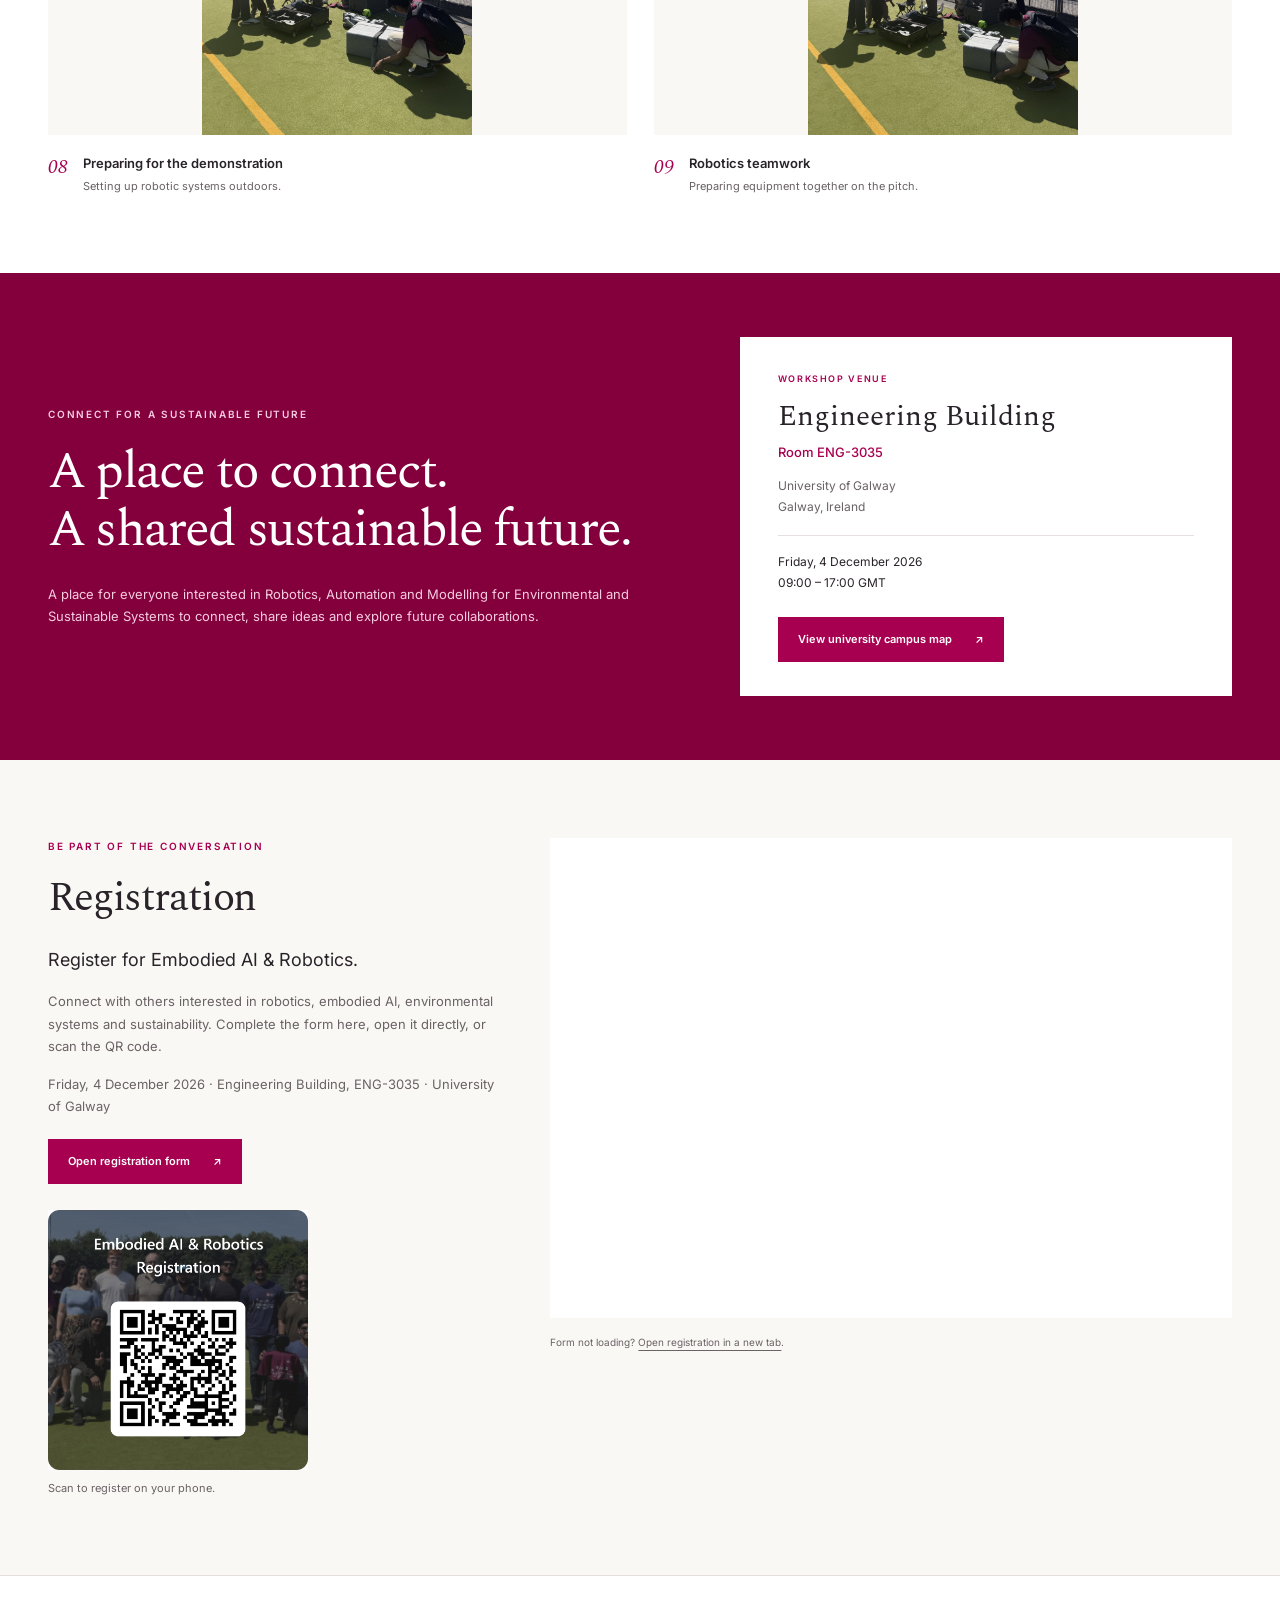
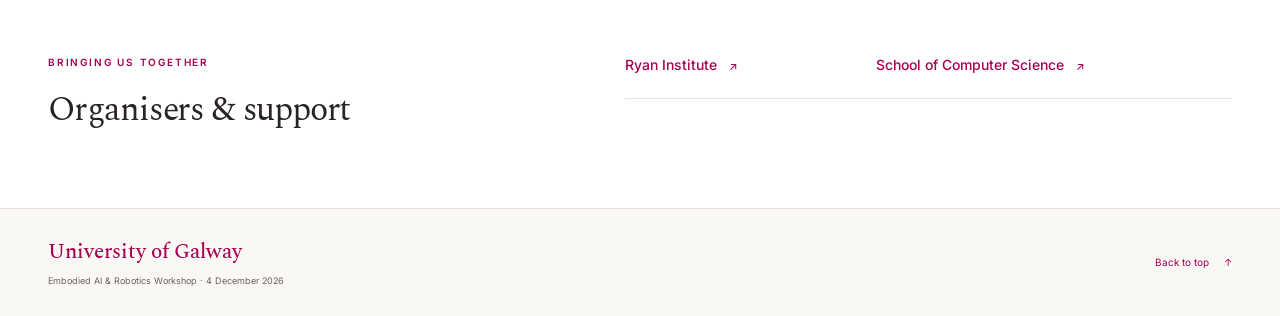
==== commit 93541ee4: "Label provided lunch in workshop programme Co-authored-by: Copilot <223556219+Copilot@users.noreply." ====
--- a/index.html
+++ b/index.html
@@ -92,7 +92,7 @@
               <tr class="keynote-row"><th scope="row"><time datetime="2026-12-04T11:30:00Z">11:30</time> &ndash; 12:15</th><td><span class="badge keynote">Keynote 2</span></td><td><h3>Leveraging Perception and Machine Learning to Facilitate Real-World Robot Deployment</h3><p>Dr. Philip Long <span>Atlantic Technological University</span></p></td></tr>
               <tr><th scope="row"><time datetime="2026-12-04T12:15:00Z">12:15</time> &ndash; 12:45</th><td><span class="badge">Talk</span></td><td><h3>Autonomous material replenishment and digital twins for sustainable manufacturing</h3><p>Padraig Conneely <span>University of Galway</span></p></td></tr>
               <tr class="demo-row"><th scope="row"><time datetime="2026-12-04T12:45:00Z">12:45</time> &ndash; 13:30</th><td><span class="badge demo">Live demo</span></td><td><h3>Quadruple and Humanoid Robotics Demonstration</h3><p>Dr. Waqar Shahid Qureshi <span>University of Galway</span></p></td></tr>
-              <tr class="break-row"><th scope="row"><time datetime="2026-12-04T13:30:00Z">13:30</time> &ndash; 14:45</th><td><span class="badge neutral">Break</span></td><td><h3>Lunch &amp; poster presentation</h3></td></tr>
+              <tr class="break-row"><th scope="row"><time datetime="2026-12-04T13:30:00Z">13:30</time> &ndash; 14:45</th><td><span class="badge neutral">Lunch provided</span></td><td><h3>Lunch &amp; poster presentation</h3></td></tr>
               <tr class="keynote-row"><th scope="row"><time datetime="2026-12-04T14:45:00Z">14:45</time> &ndash; 15:30</th><td><span class="badge keynote">Keynote 3</span></td><td><h3>AI, Robotics, and Compliance: Introducing the EU AI Act and CE Marking</h3><p>Dr. Julio Zanon</p></td></tr>
               <tr><th scope="row"><time datetime="2026-12-04T15:30:00Z">15:30</time> &ndash; 16:30</th><td><span class="badge">Talk</span></td><td><h3>Research funding landscape in Ireland: opportunities for collaboration</h3><p>Research Office <span>University of Galway</span></p></td></tr>
               <tr class="break-row"><th scope="row"><time datetime="2026-12-04T16:30:00Z">16:30</time> &ndash; 17:00</th><td><span class="badge neutral">Networking</span></td><td><h3>Coffee, networking and collaboration</h3></td></tr>
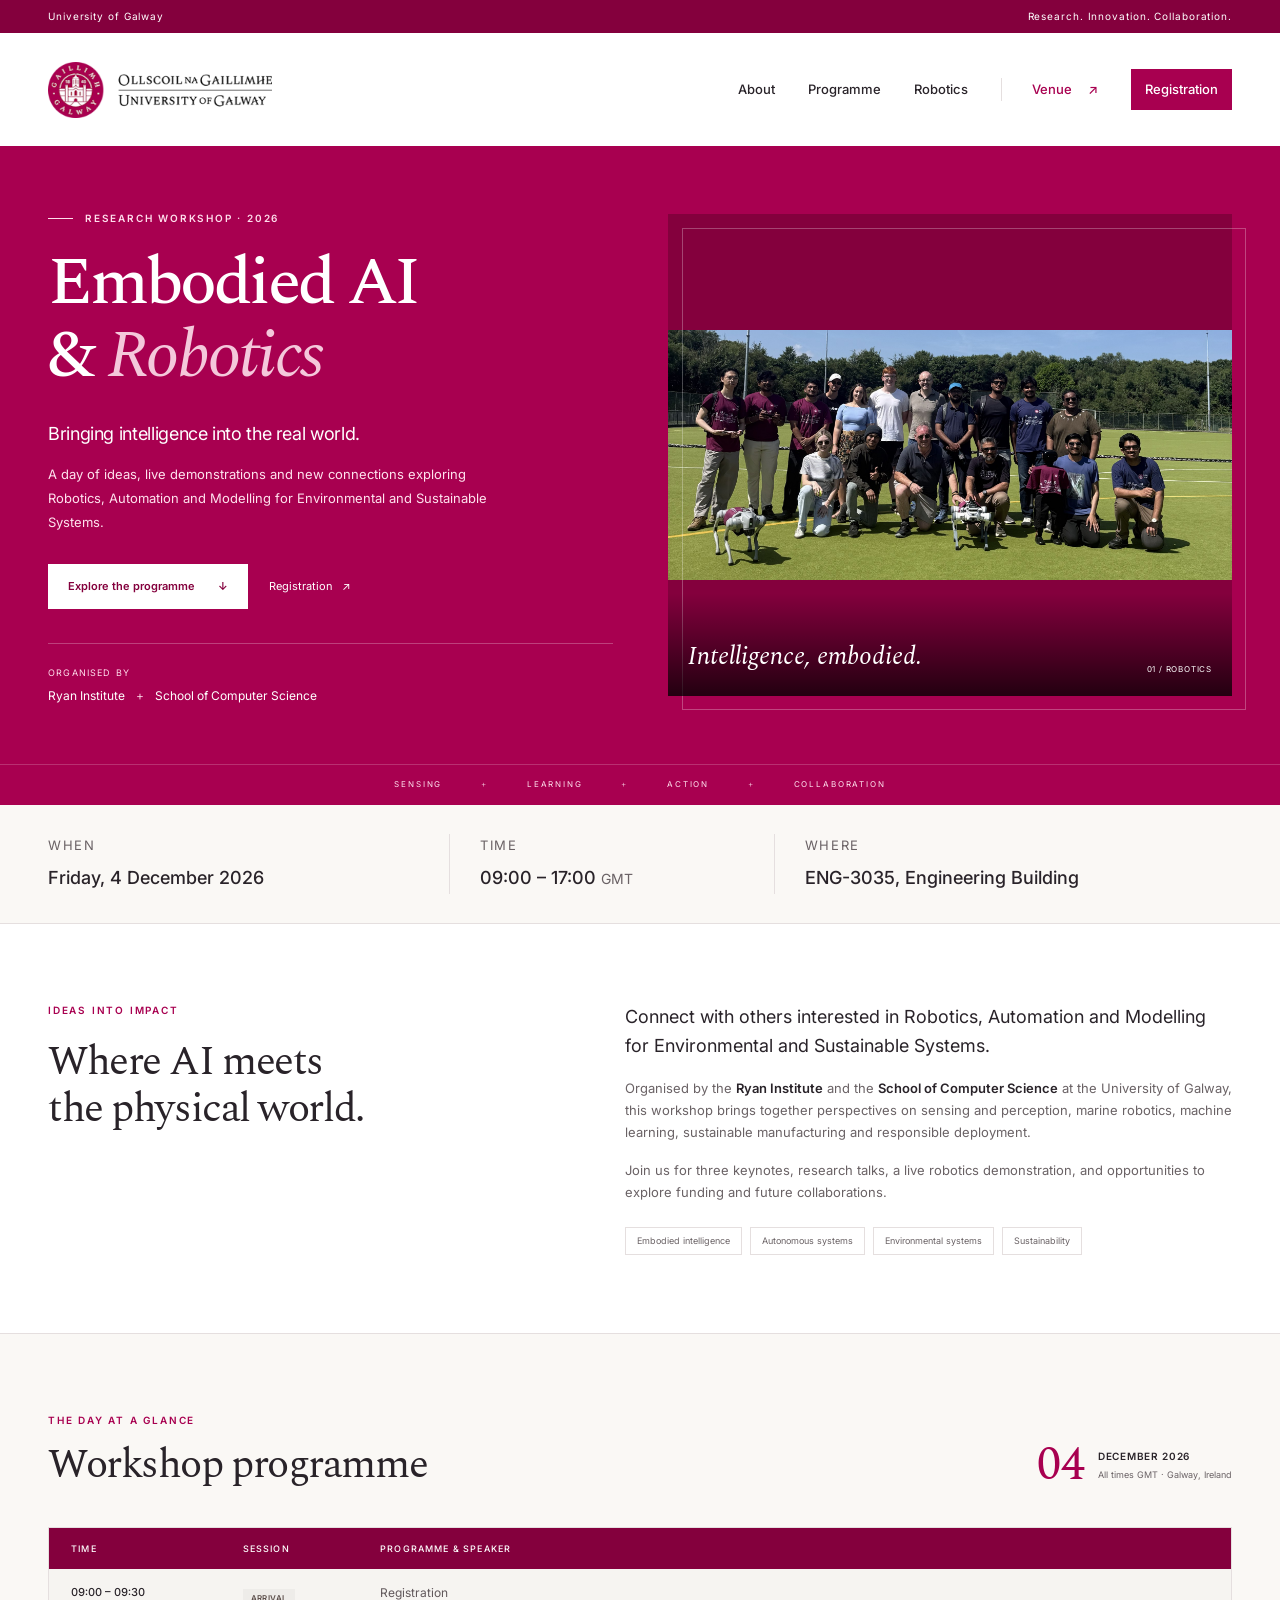
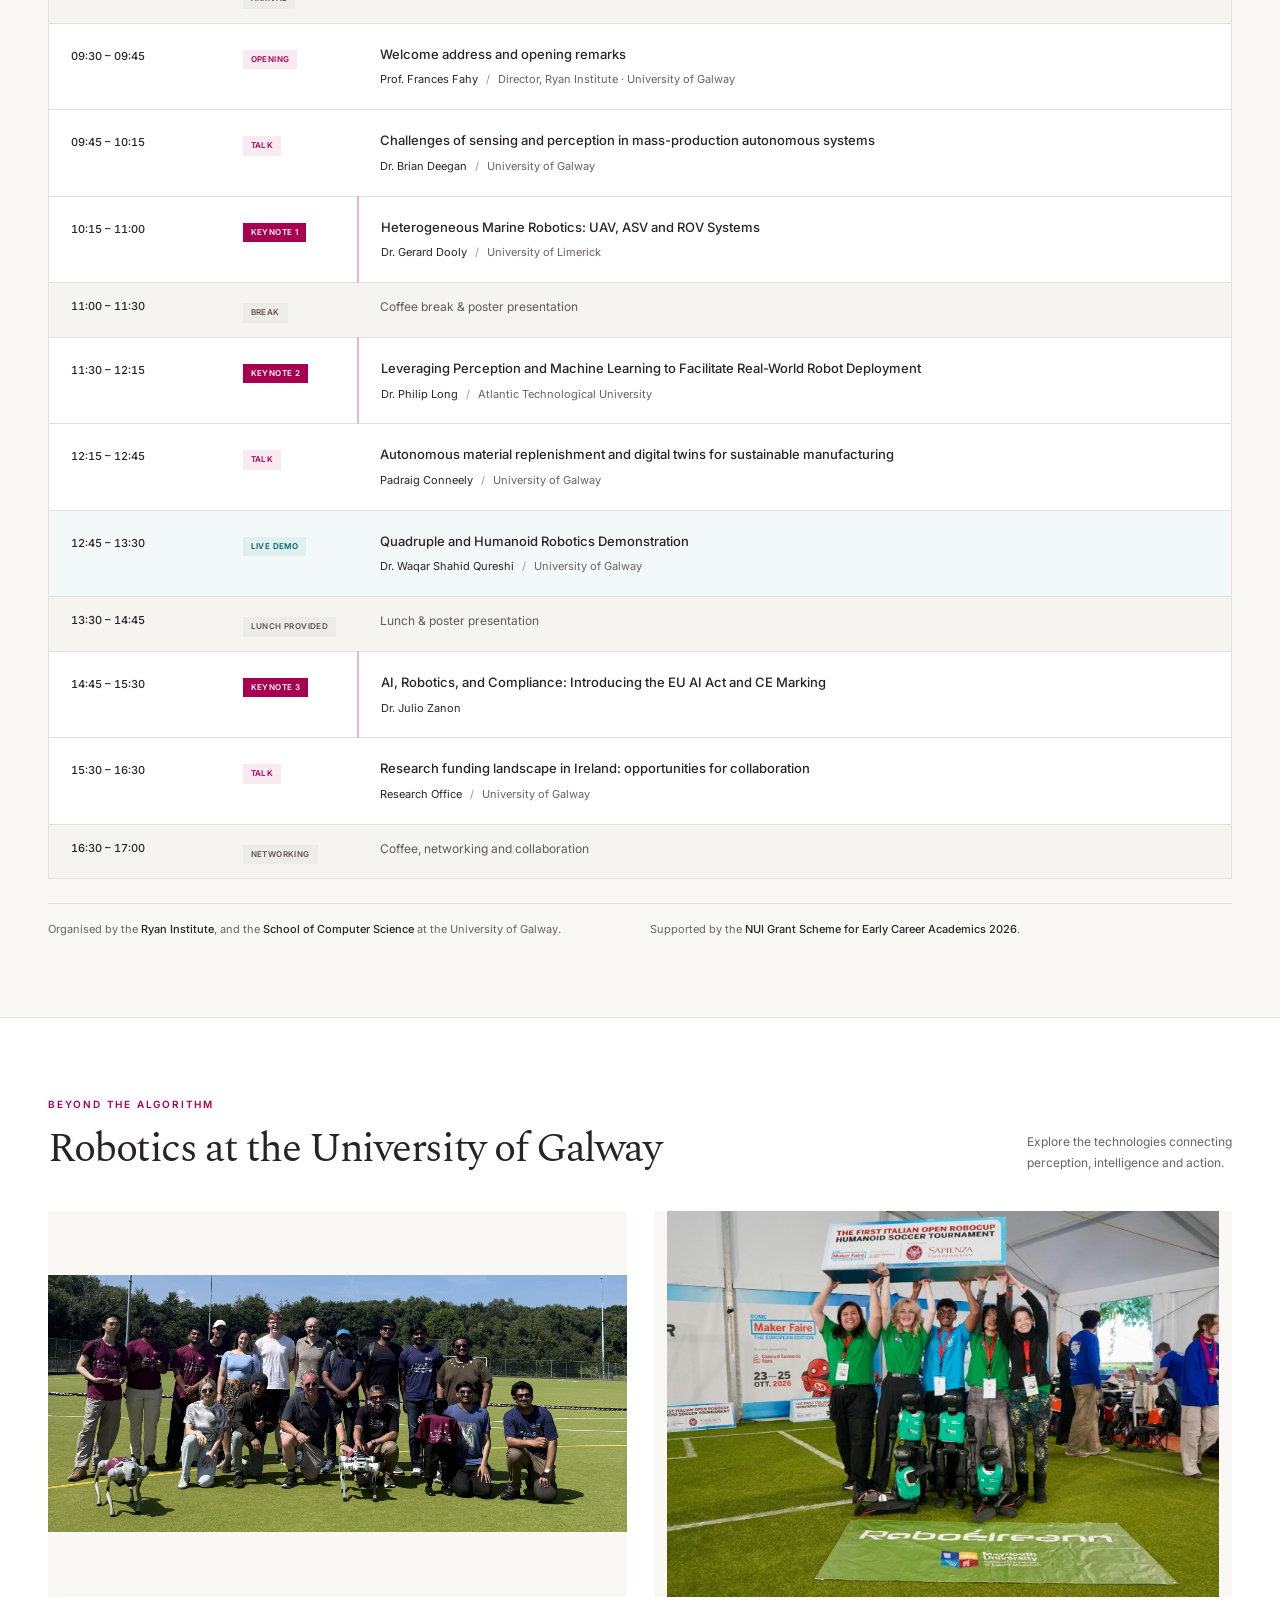
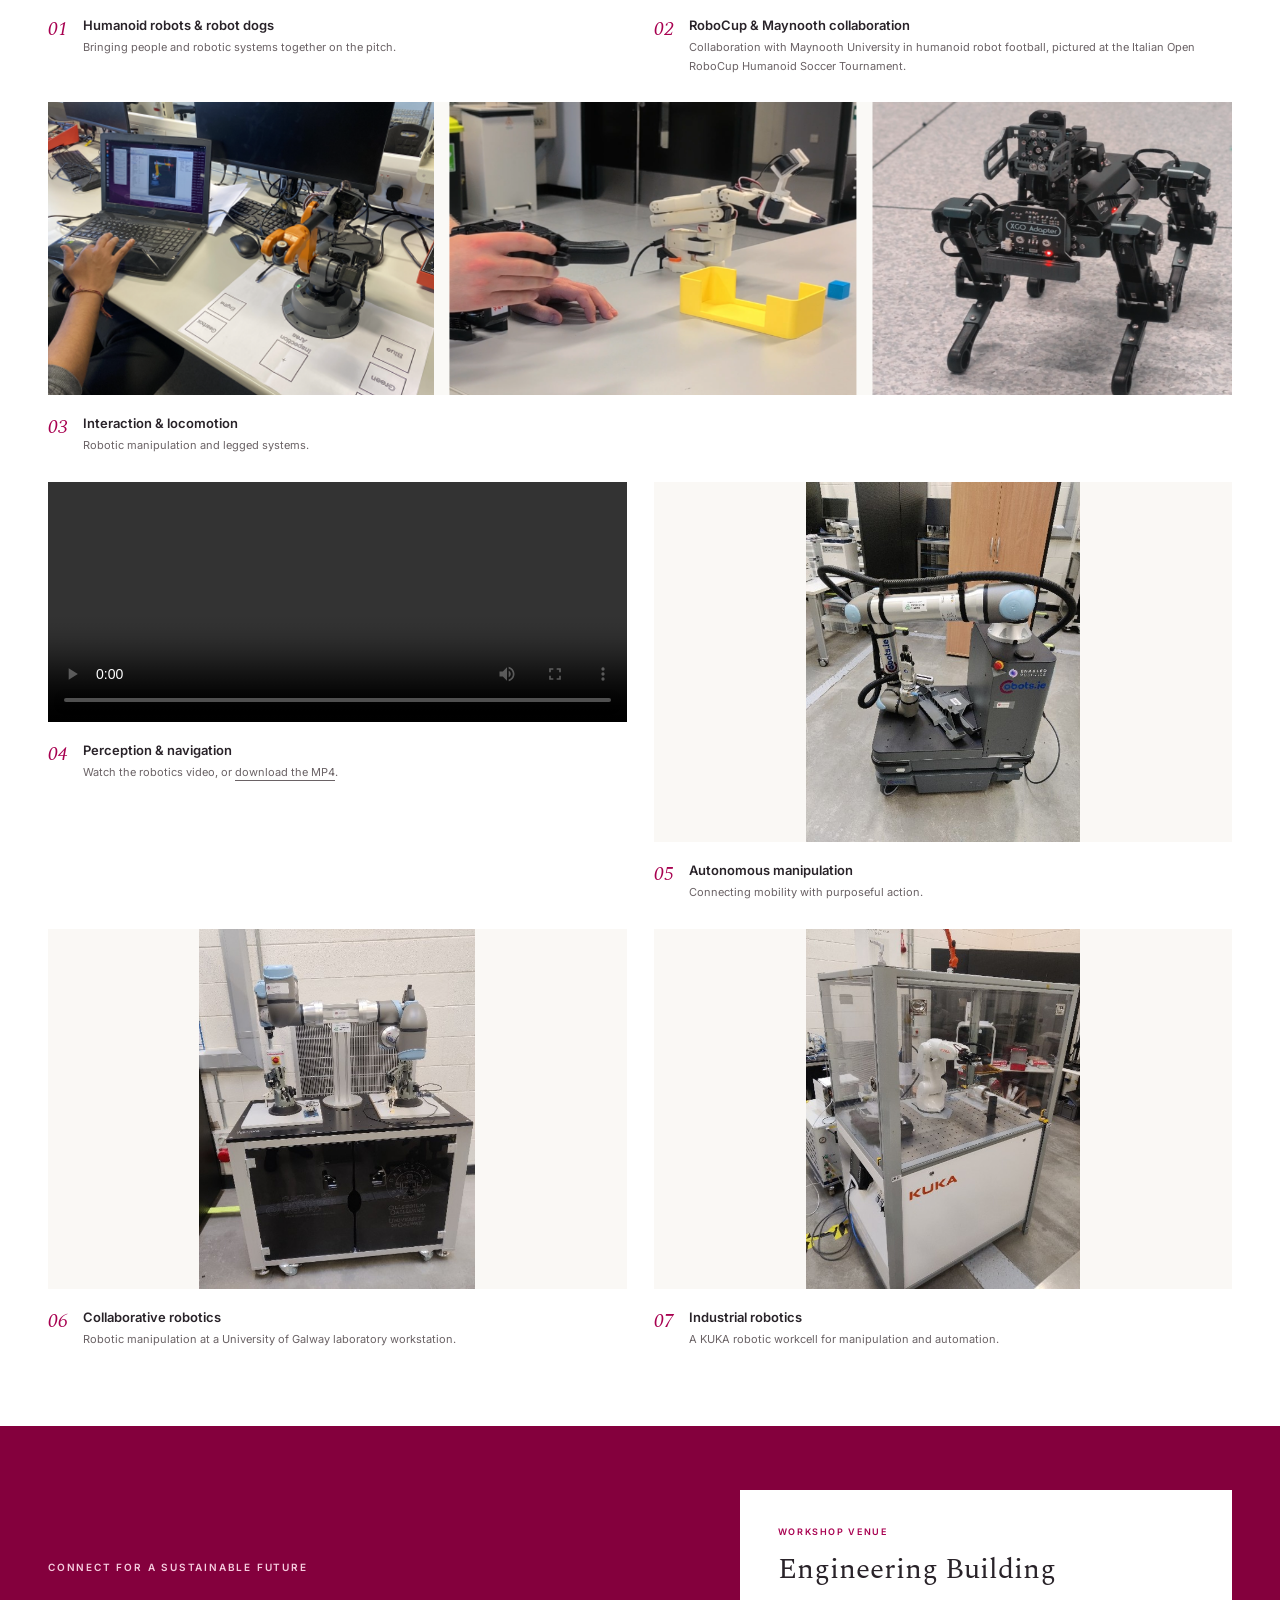
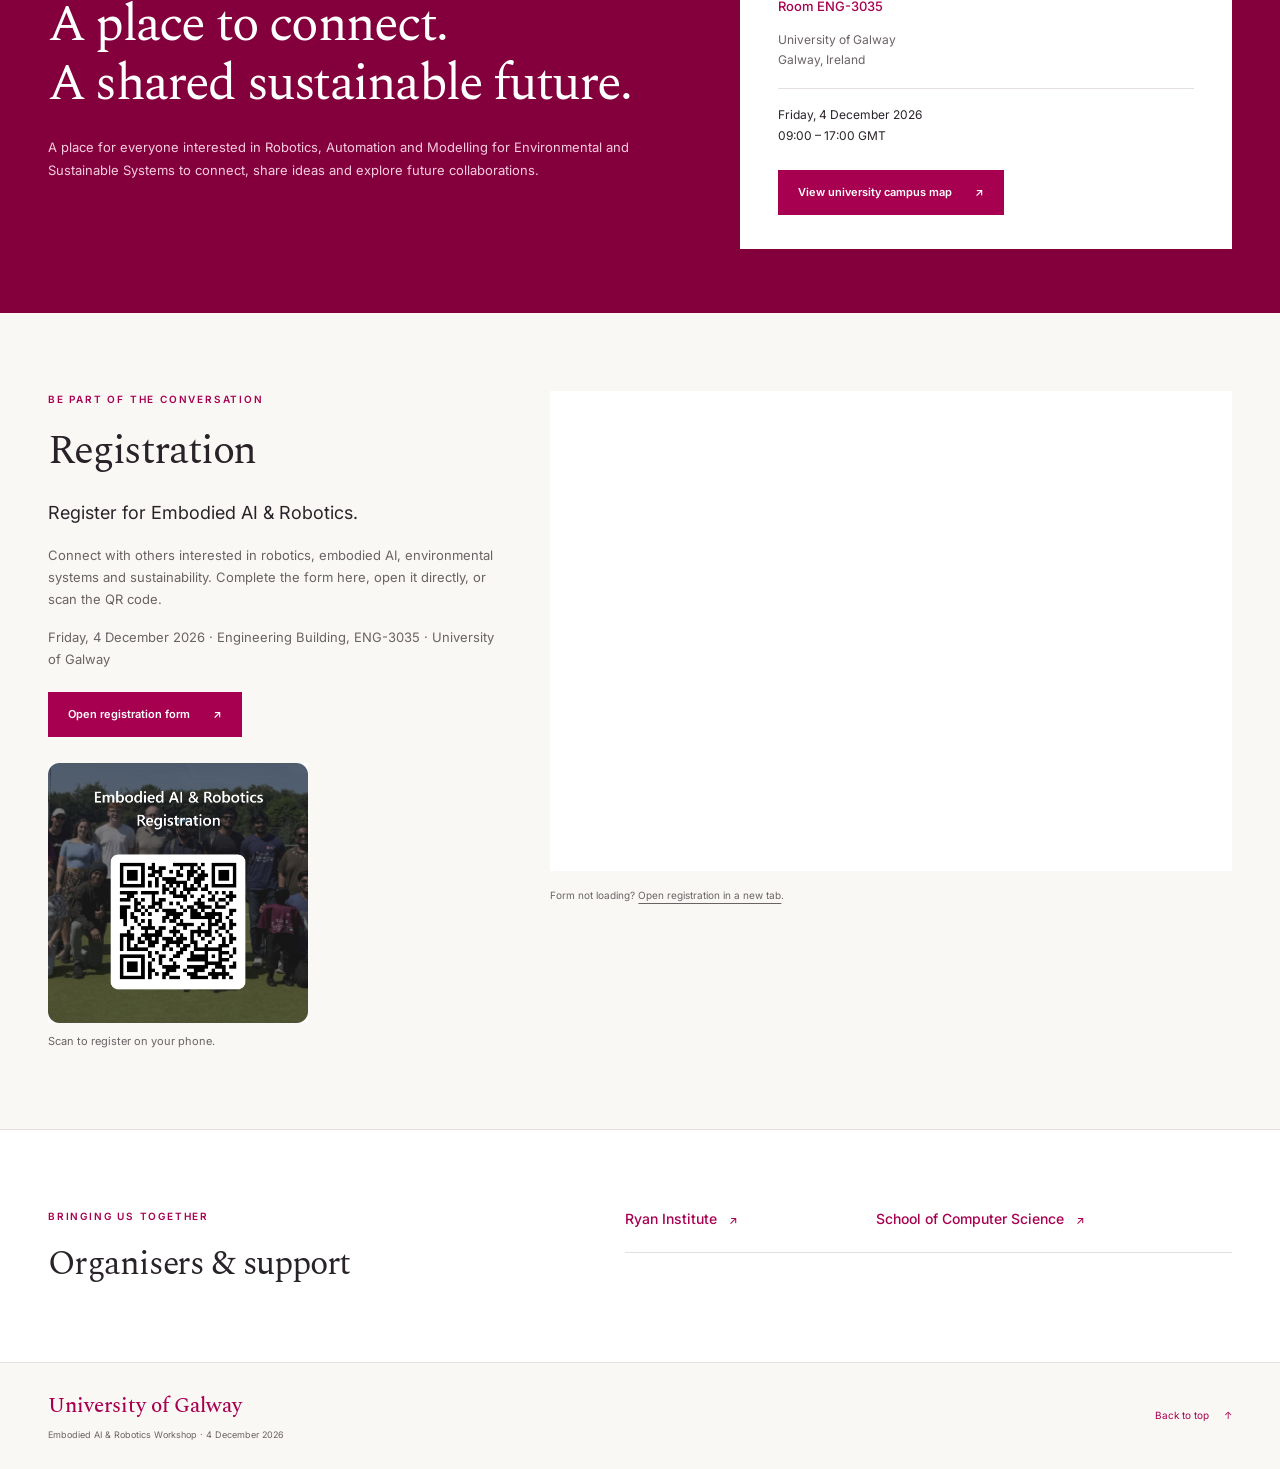
==== commit 579d2665: "Remove gallery entries 08 and 09 Co-authored-by: Copilot <223556219+Copilot@users.noreply.github.com" ====
--- a/index.html
+++ b/index.html
@@ -120,8 +120,6 @@
           <figure class="gallery-equipment"><img src="images_marketing/robot9.jpg" alt="Mobile robotic platform with a collaborative manipulator in a laboratory" width="483" height="635" loading="lazy"><figcaption><span>05</span><div><h3>Autonomous manipulation</h3><p>Connecting mobility with purposeful action.</p></div></figcaption></figure>
           <figure class="gallery-equipment"><img src="images_marketing/robot8.jpg" alt="Collaborative robotic arm mounted on a University of Galway laboratory workstation" width="496" height="648" loading="lazy"><figcaption><span>06</span><div><h3>Collaborative robotics</h3><p>Robotic manipulation at a University of Galway laboratory workstation.</p></div></figcaption></figure>
           <figure class="gallery-equipment"><img src="images_marketing/robot5.jpg" alt="KUKA robotic arm inside an enclosed laboratory workcell" width="493" height="647" loading="lazy"><figcaption><span>07</span><div><h3>Industrial robotics</h3><p>A KUKA robotic workcell for manipulation and automation.</p></div></figcaption></figure>
-          <figure class="gallery-equipment"><img src="images_marketing/IMG_9725.jpg" alt="Participants preparing robots and equipment beside a sports pitch" width="1650" height="2200" loading="lazy"><figcaption><span>08</span><div><h3>Preparing for the demonstration</h3><p>Setting up robotic systems outdoors.</p></div></figcaption></figure>
-          <figure class="gallery-equipment"><img src="images_marketing/IMG_9726.jpg" alt="Robotics participants gathered around equipment on the pitch" width="1650" height="2200" loading="lazy"><figcaption><span>09</span><div><h3>Robotics teamwork</h3><p>Preparing equipment together on the pitch.</p></div></figcaption></figure>
         </div>
       </div>
     </section>
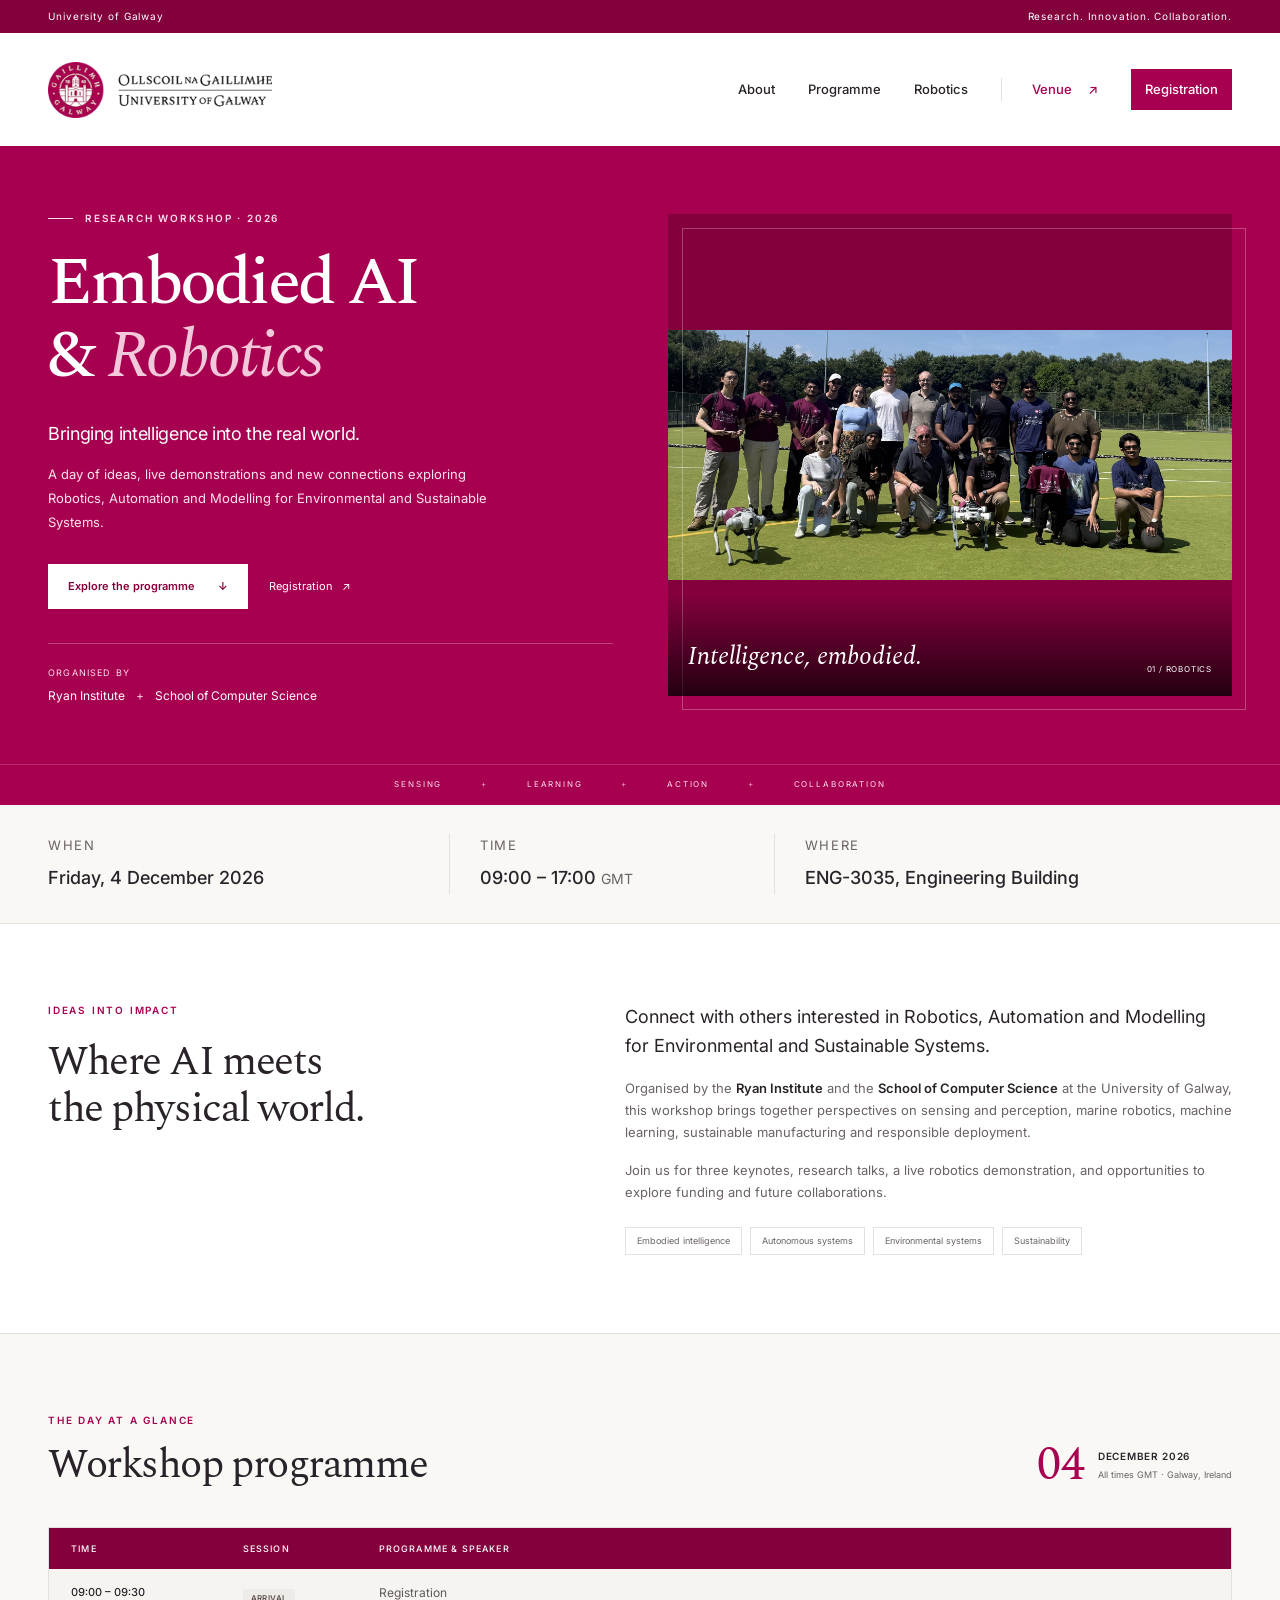
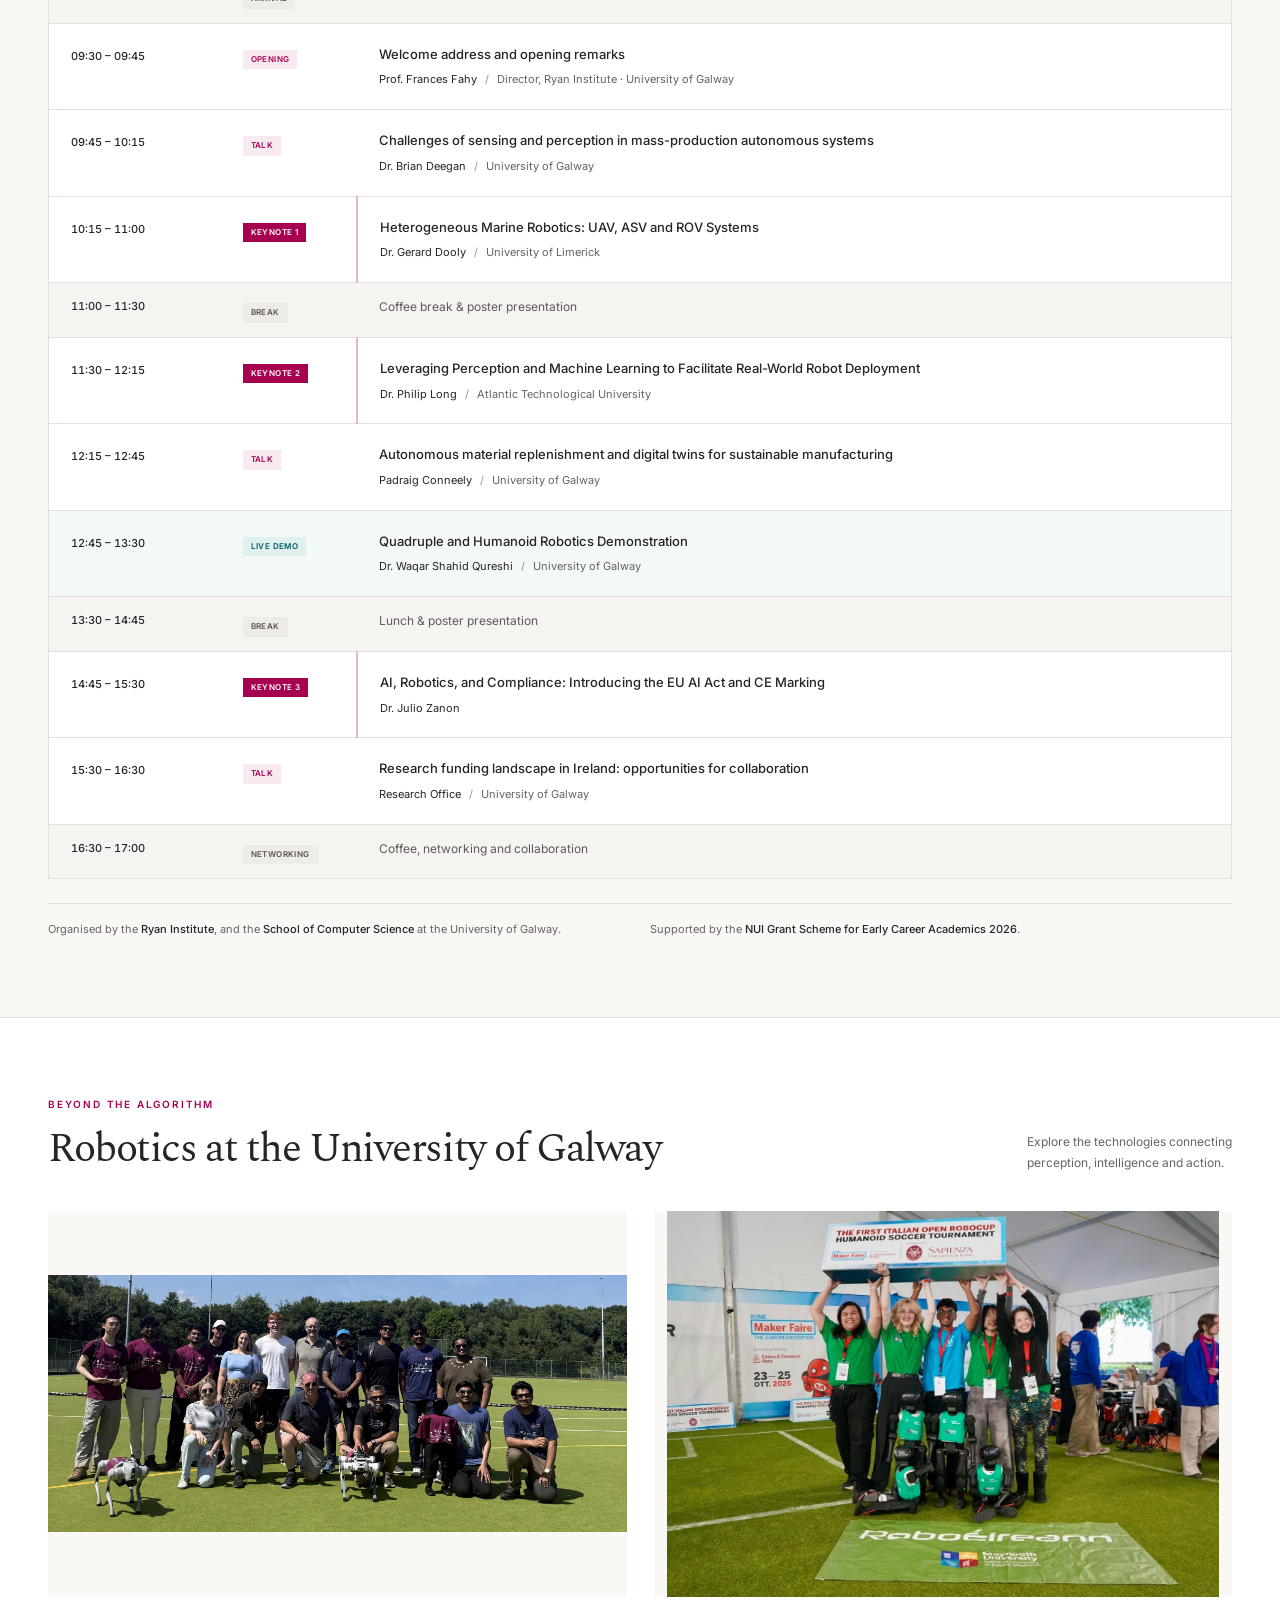
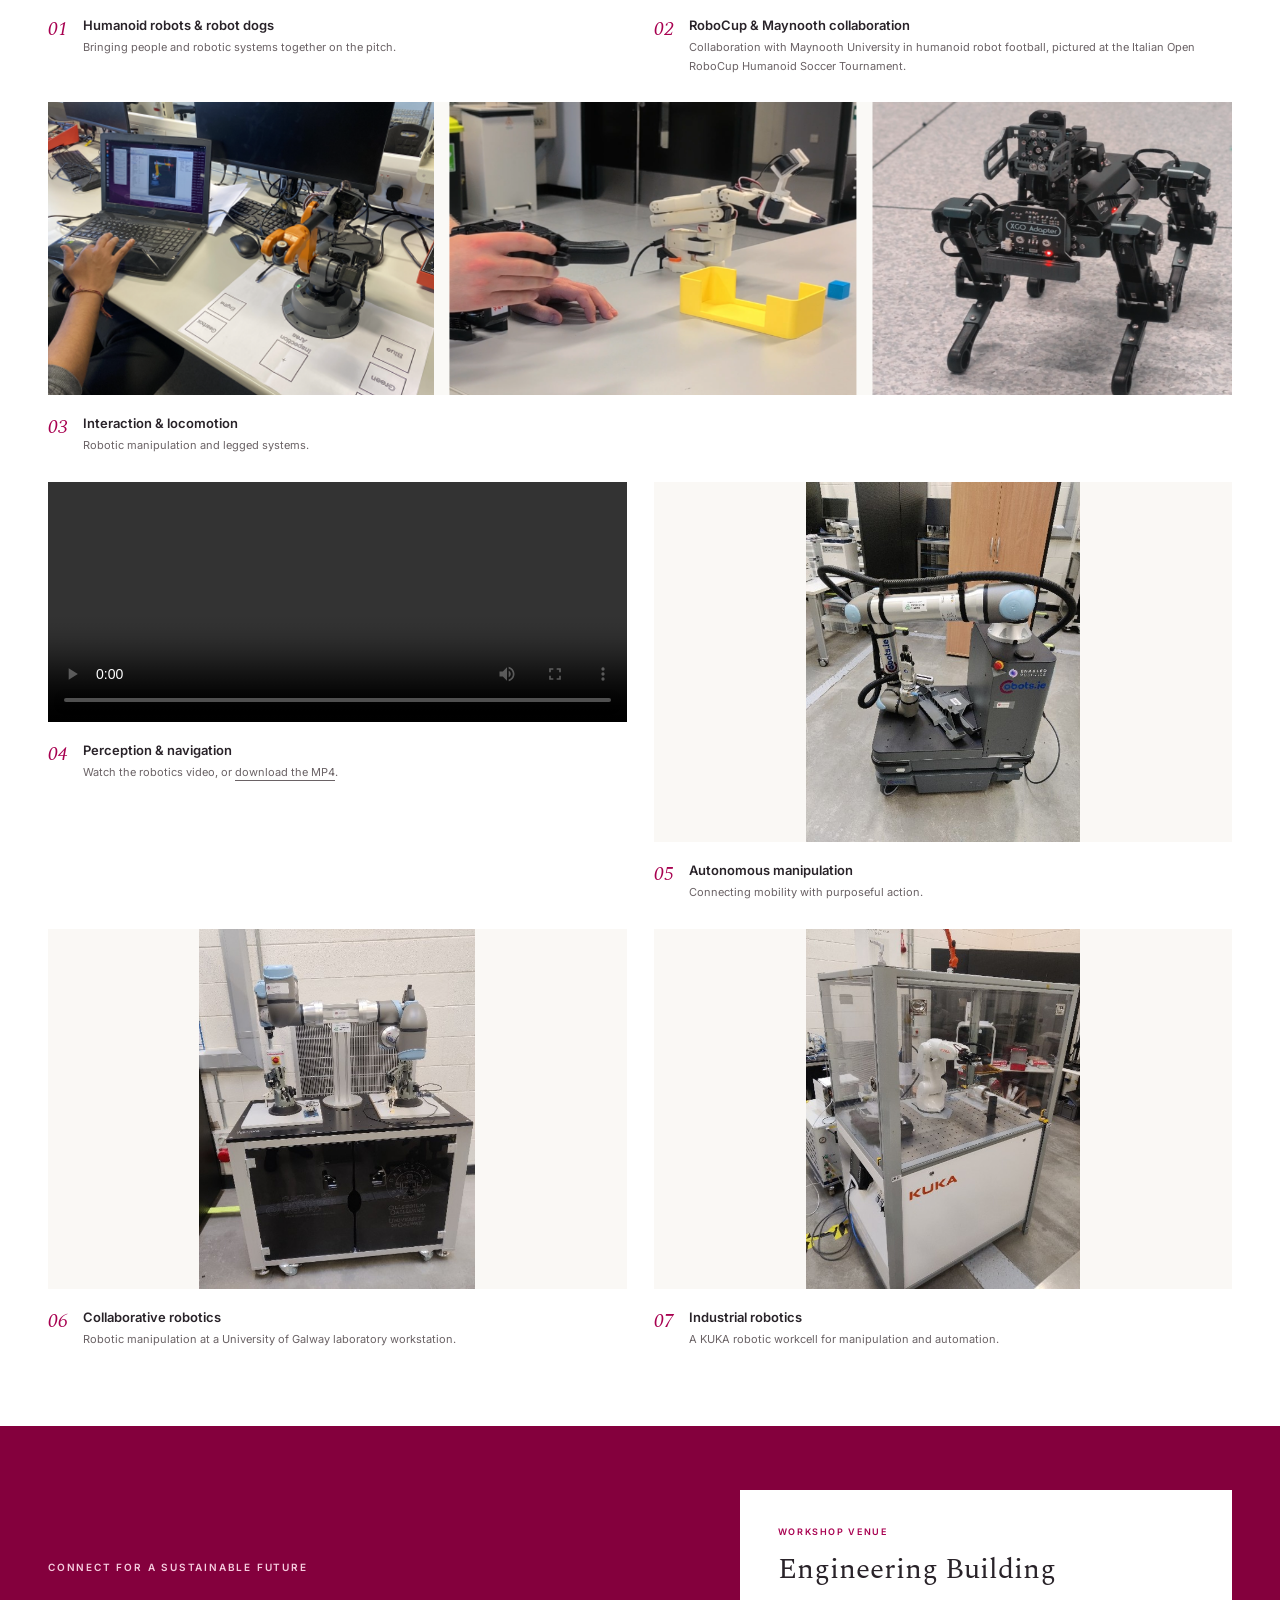
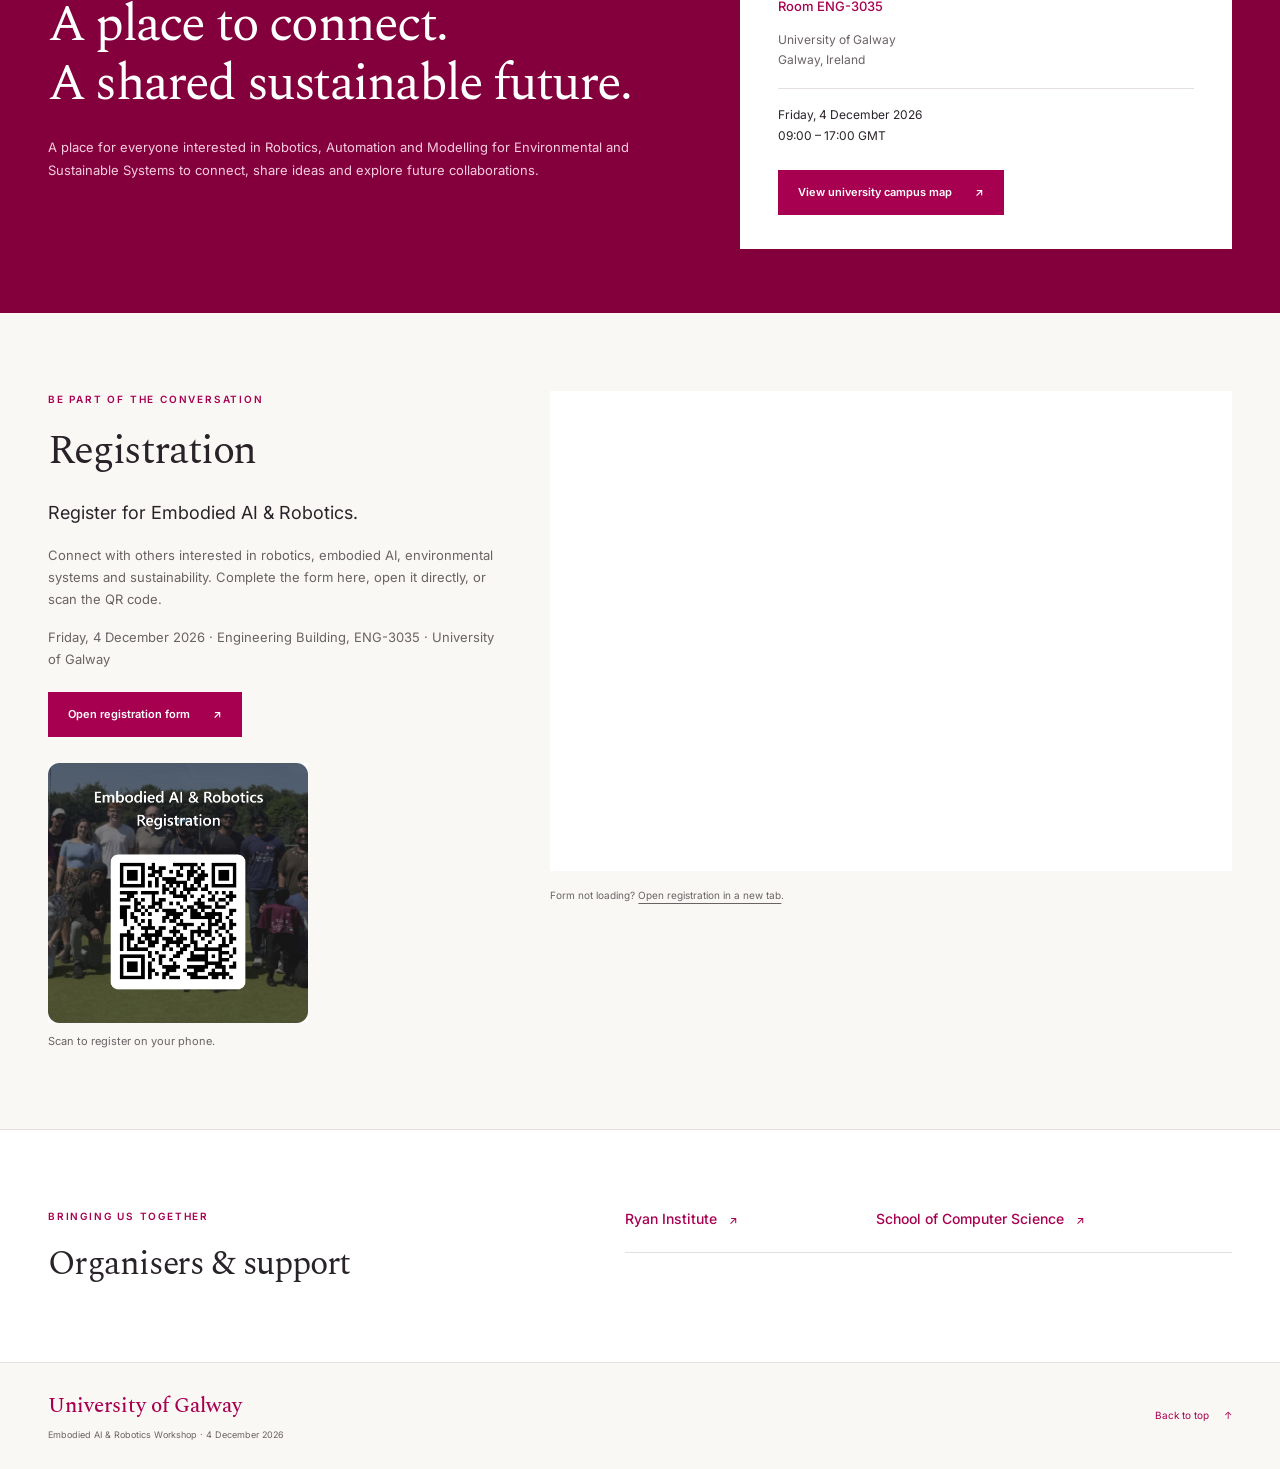
==== commit 4a3e1a15: "Keep lunch session labeled as a break Co-authored-by: Copilot <223556219+Copilot@users.noreply.githu" ====
--- a/index.html
+++ b/index.html
@@ -92,7 +92,7 @@
               <tr class="keynote-row"><th scope="row"><time datetime="2026-12-04T11:30:00Z">11:30</time> &ndash; 12:15</th><td><span class="badge keynote">Keynote 2</span></td><td><h3>Leveraging Perception and Machine Learning to Facilitate Real-World Robot Deployment</h3><p>Dr. Philip Long <span>Atlantic Technological University</span></p></td></tr>
               <tr><th scope="row"><time datetime="2026-12-04T12:15:00Z">12:15</time> &ndash; 12:45</th><td><span class="badge">Talk</span></td><td><h3>Autonomous material replenishment and digital twins for sustainable manufacturing</h3><p>Padraig Conneely <span>University of Galway</span></p></td></tr>
               <tr class="demo-row"><th scope="row"><time datetime="2026-12-04T12:45:00Z">12:45</time> &ndash; 13:30</th><td><span class="badge demo">Live demo</span></td><td><h3>Quadruple and Humanoid Robotics Demonstration</h3><p>Dr. Waqar Shahid Qureshi <span>University of Galway</span></p></td></tr>
-              <tr class="break-row"><th scope="row"><time datetime="2026-12-04T13:30:00Z">13:30</time> &ndash; 14:45</th><td><span class="badge neutral">Lunch provided</span></td><td><h3>Lunch &amp; poster presentation</h3></td></tr>
+              <tr class="break-row"><th scope="row"><time datetime="2026-12-04T13:30:00Z">13:30</time> &ndash; 14:45</th><td><span class="badge neutral">Break</span></td><td><h3>Lunch &amp; poster presentation</h3></td></tr>
               <tr class="keynote-row"><th scope="row"><time datetime="2026-12-04T14:45:00Z">14:45</time> &ndash; 15:30</th><td><span class="badge keynote">Keynote 3</span></td><td><h3>AI, Robotics, and Compliance: Introducing the EU AI Act and CE Marking</h3><p>Dr. Julio Zanon</p></td></tr>
               <tr><th scope="row"><time datetime="2026-12-04T15:30:00Z">15:30</time> &ndash; 16:30</th><td><span class="badge">Talk</span></td><td><h3>Research funding landscape in Ireland: opportunities for collaboration</h3><p>Research Office <span>University of Galway</span></p></td></tr>
               <tr class="break-row"><th scope="row"><time datetime="2026-12-04T16:30:00Z">16:30</time> &ndash; 17:00</th><td><span class="badge neutral">Networking</span></td><td><h3>Coffee, networking and collaboration</h3></td></tr>
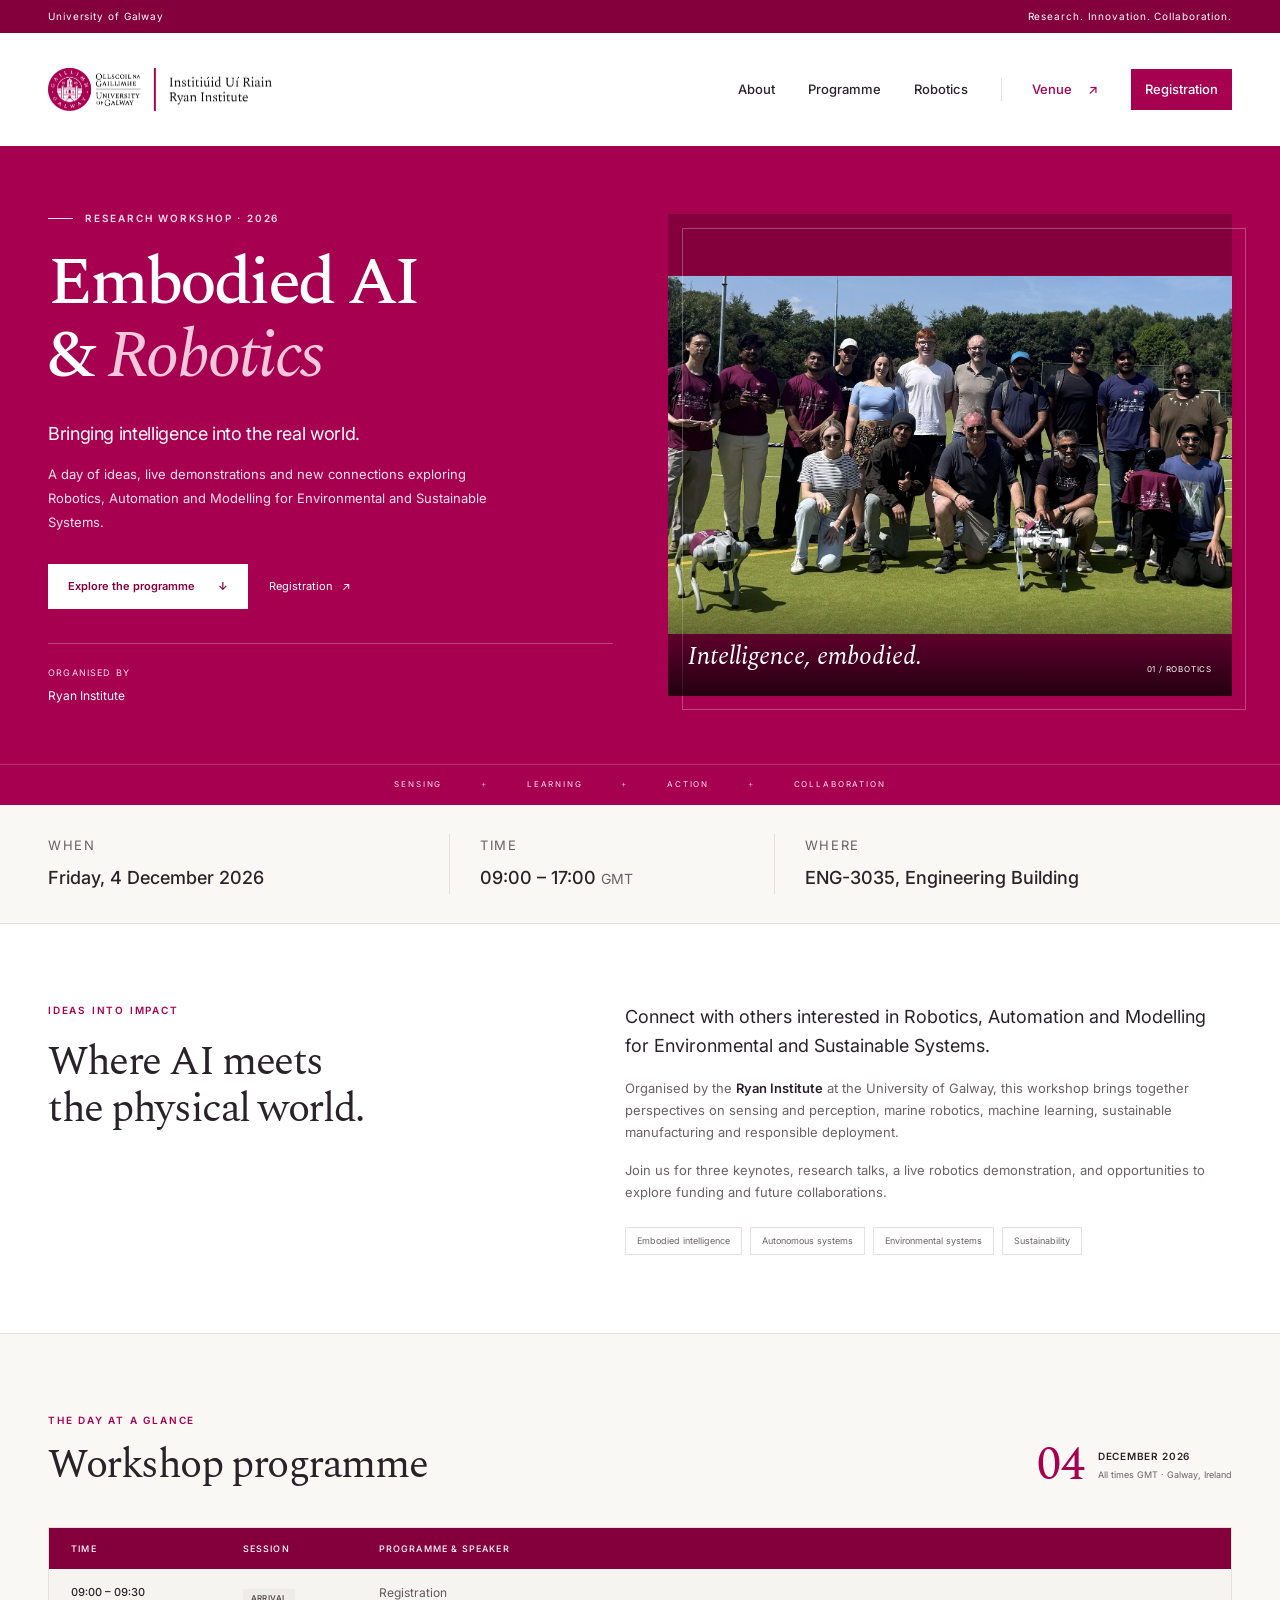
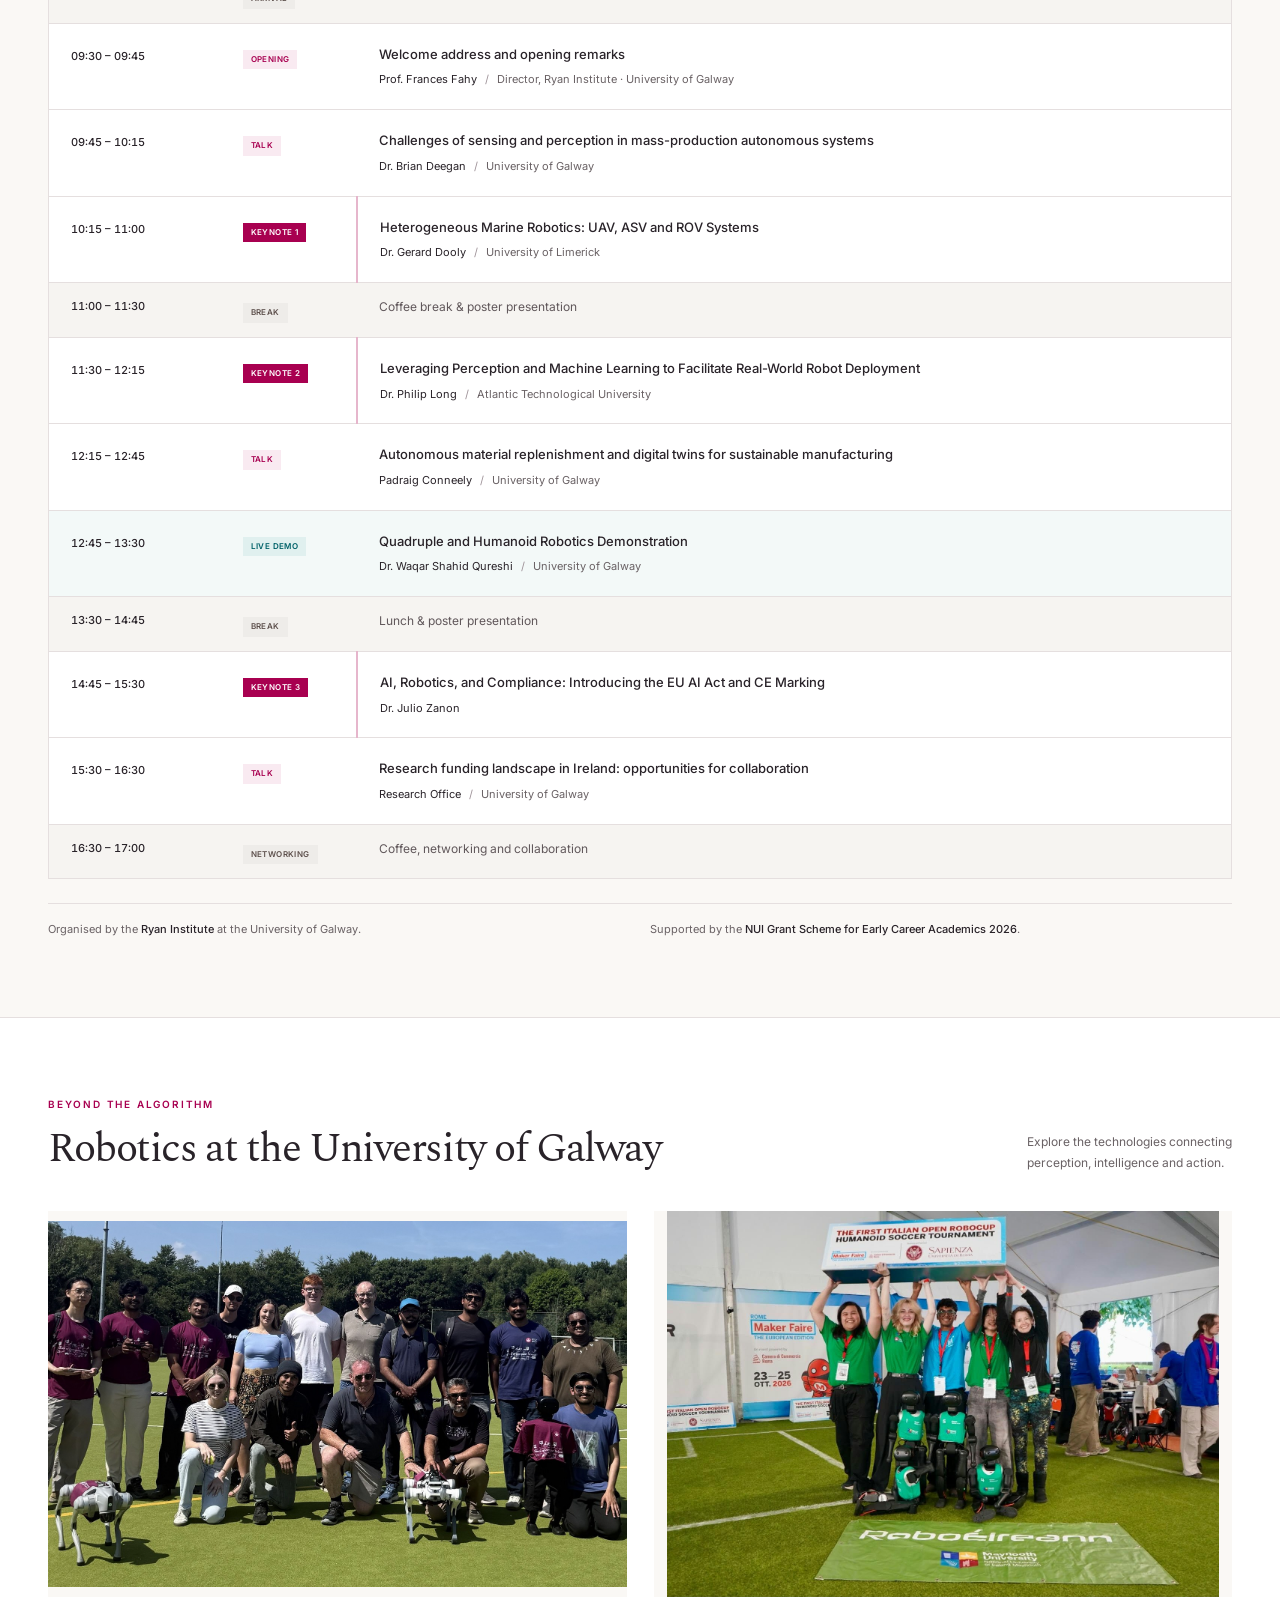
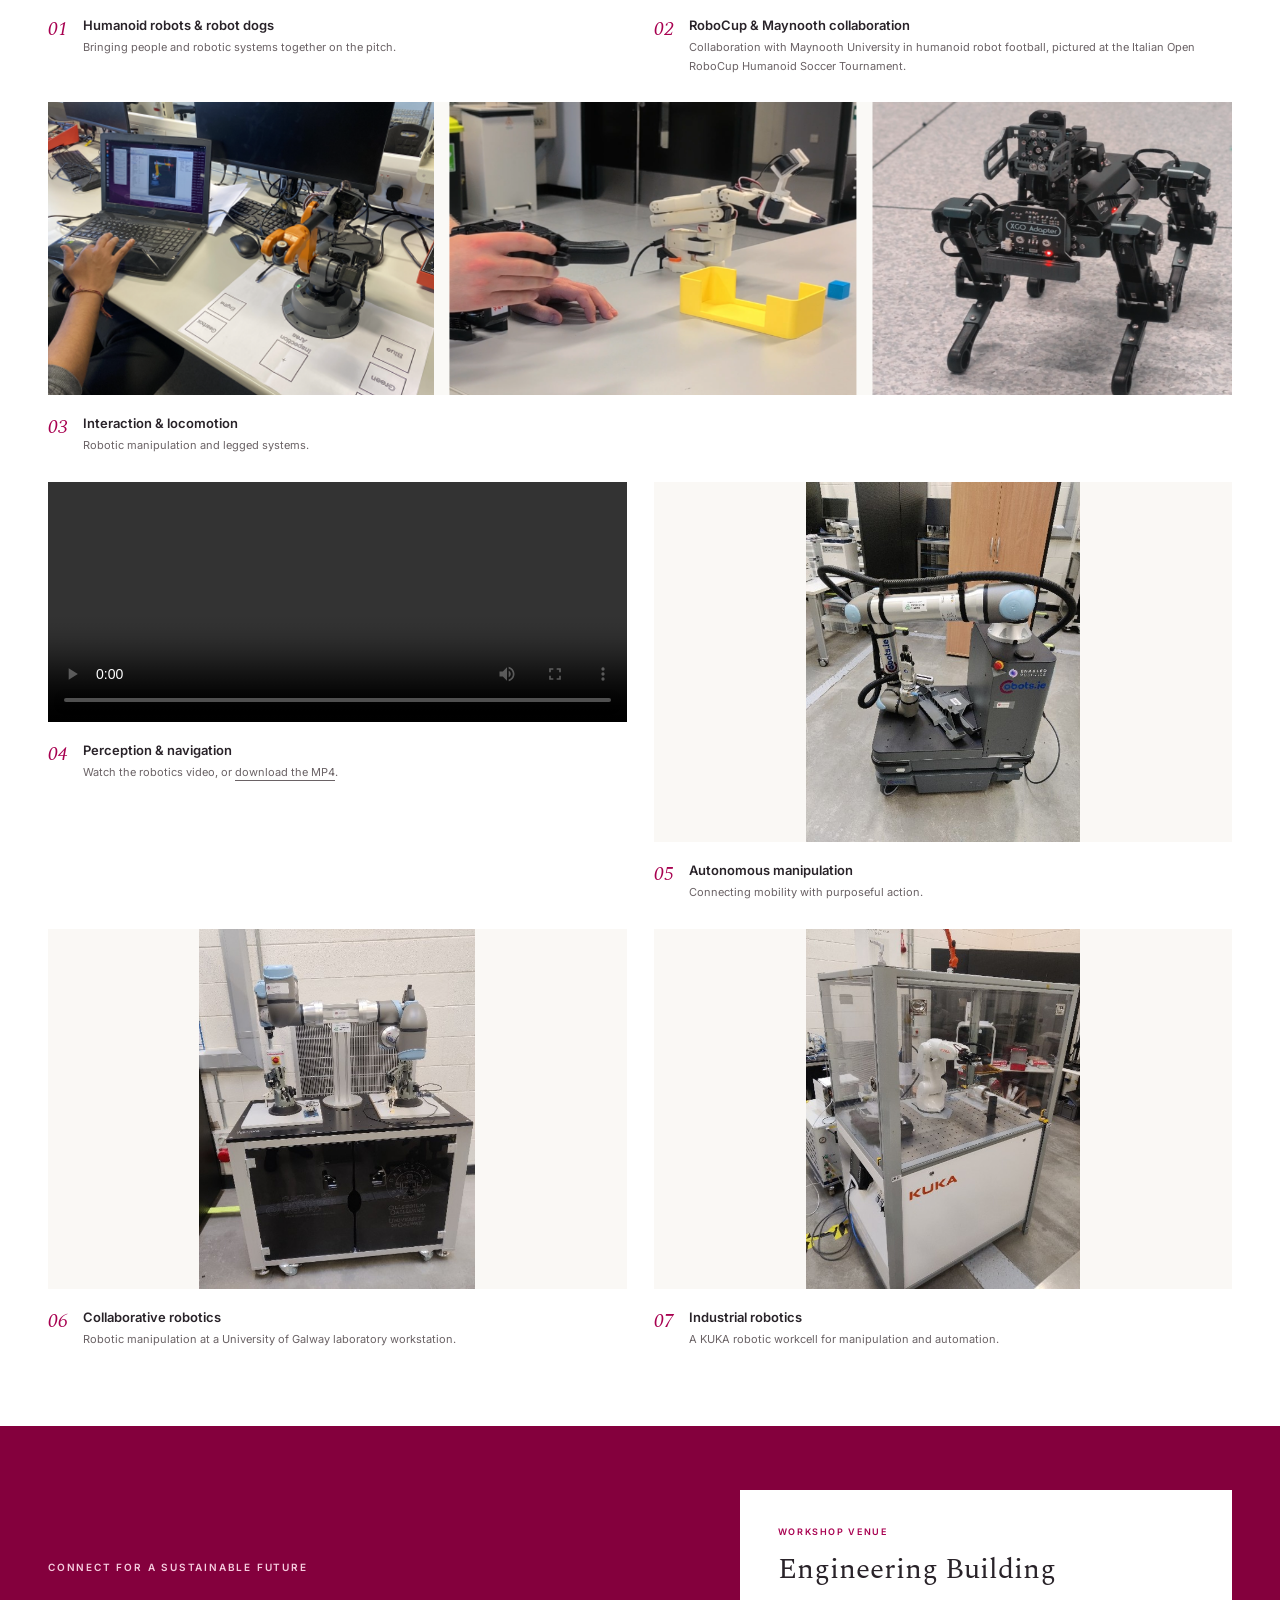
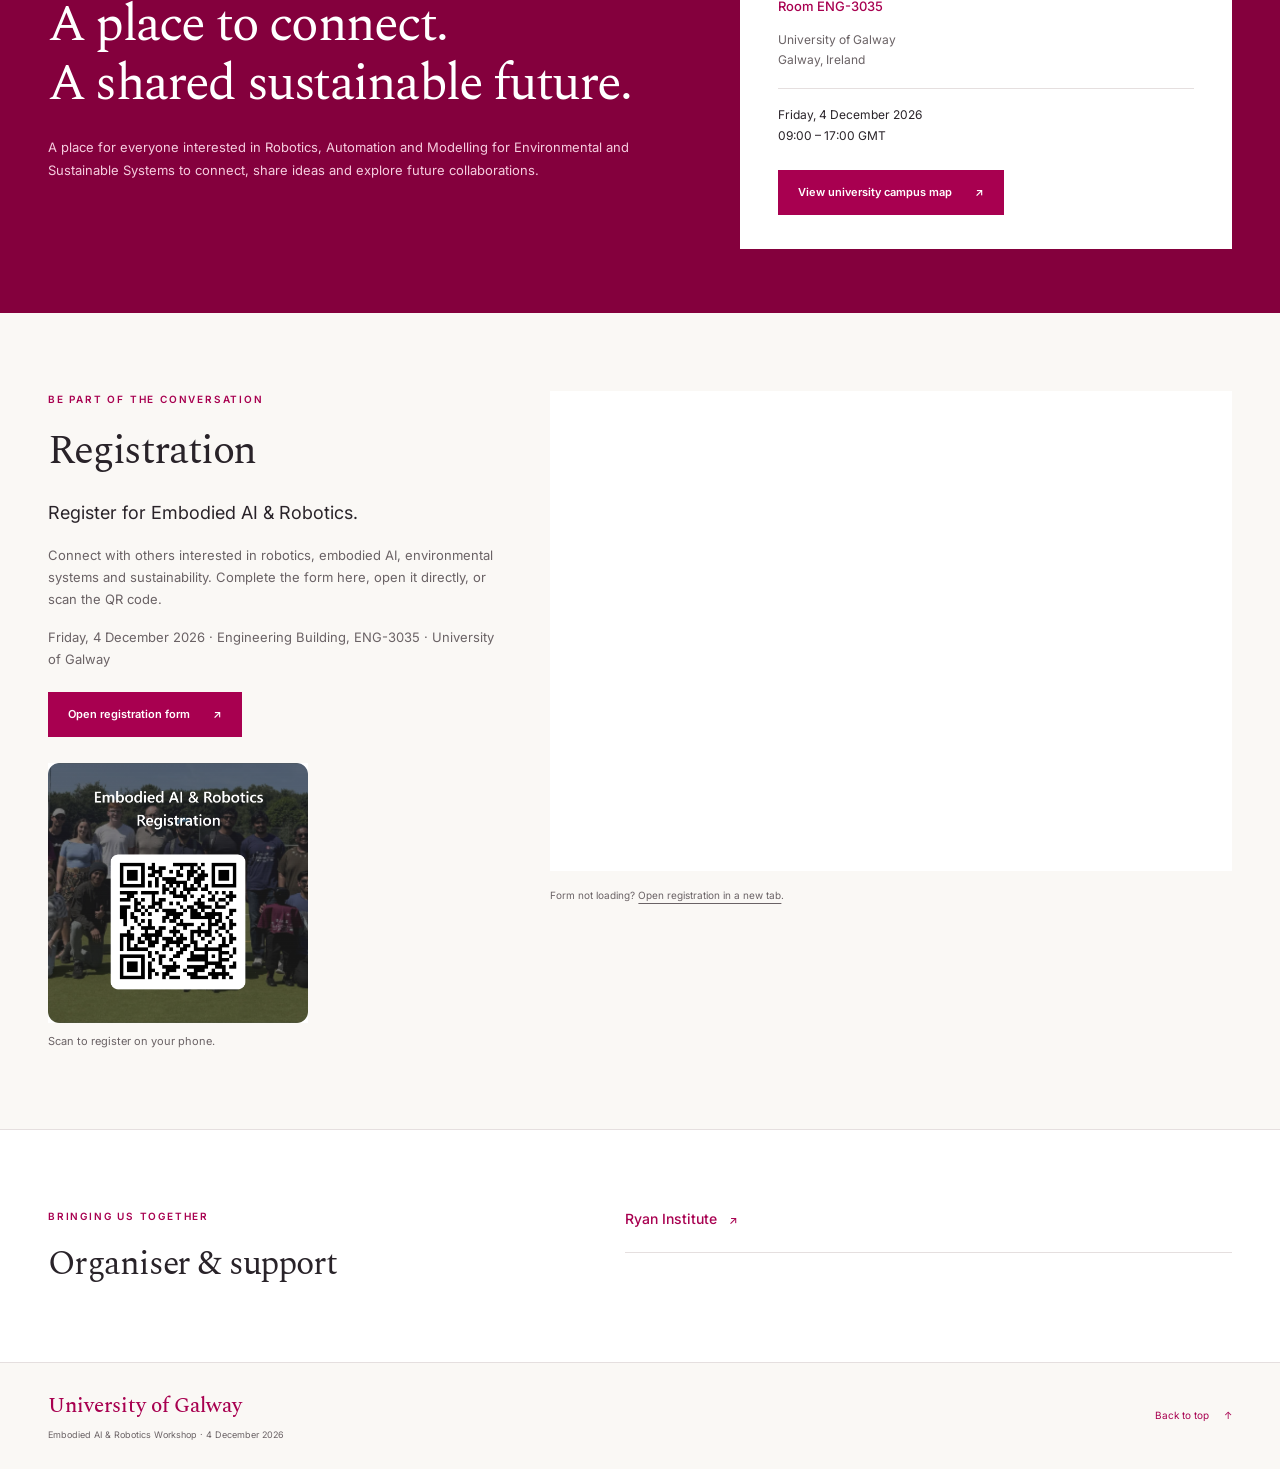
==== commit e85cf9ae: "Use Ryan Institute branding across workshop pages Co-authored-by: Copilot <223556219+Copilot@users.n" ====
--- a/index.html
+++ b/index.html
@@ -3,7 +3,7 @@
 <head>
   <meta charset="utf-8">
   <meta name="viewport" content="width=device-width, initial-scale=1">
-  <meta name="description" content="Robotics, Automation and Modelling for Environmental and Sustainable Systems. Organised by the Ryan Institute and School of Computer Science, University of Galway. 4 December 2026, ENG-3035.">
+  <meta name="description" content="Robotics, Automation and Modelling for Environmental and Sustainable Systems. Organised by the Ryan Institute at the University of Galway. 4 December 2026, ENG-3035.">
   <meta name="theme-color" content="#a80050">
   <title>Embodied AI &amp; Robotics Workshop | University of Galway</title>
   <link rel="stylesheet" href="styles.css">
@@ -15,8 +15,8 @@
   </div>
   <header class="site-header">
     <div class="container header-inner">
-      <a class="university-logo" href="https://www.universityofgalway.ie/" aria-label="University of Galway home">
-        <img src="images_marketing/university-of-galway-logo.png" alt="University of Galway / Ollscoil na Gaillimhe" width="240" height="90">
+      <a class="ryan-institute-logo" href="https://www.universityofgalway.ie/ryaninstitute/" aria-label="Ryan Institute at the University of Galway">
+        <img src="images_marketing/ryan-institute-logo-positive.png" alt="Ryan Institute · Institiúid Uí Riain, University of Galway" width="240" height="90">
       </a>
       <nav aria-label="Main navigation">
         <a href="#about">About</a>
@@ -42,7 +42,7 @@
           </div>
           <div class="hero-organisers">
             <span>Organised by</span>
-            <p>Ryan Institute <span aria-hidden="true">+</span><br class="mobile-break"> School of Computer Science</p>
+            <p>Ryan Institute</p>
           </div>
         </div>
         <div class="hero-visual">
@@ -66,7 +66,7 @@
         <div><p class="eyebrow maroon">Ideas into impact</p><h2>Where AI meets<br>the physical world.</h2></div>
         <div class="about-copy">
           <p class="lead">Connect with others interested in Robotics, Automation and Modelling for Environmental and Sustainable Systems.</p>
-          <p>Organised by the <strong>Ryan Institute</strong> and the <strong>School of Computer Science</strong> at the University of Galway, this workshop brings together perspectives on sensing and perception, marine robotics, machine learning, sustainable manufacturing and responsible deployment.</p>
+          <p>Organised by the <strong>Ryan Institute</strong> at the University of Galway, this workshop brings together perspectives on sensing and perception, marine robotics, machine learning, sustainable manufacturing and responsible deployment.</p>
           <p>Join us for three keynotes, research talks, a live robotics demonstration, and opportunities to explore funding and future collaborations.</p>
           <div class="topic-tags"><span>Embodied intelligence</span><span>Autonomous systems</span><span>Environmental systems</span><span>Sustainability</span></div>
         </div>
@@ -100,7 +100,7 @@
           </table>
         </div>
         <div class="programme-support">
-          <p>Organised by the <strong>Ryan Institute</strong>, and the <strong>School of Computer Science</strong> at the University of Galway.</p>
+          <p>Organised by the <strong>Ryan Institute</strong> at the University of Galway.</p>
           <p>Supported by the <strong>NUI Grant Scheme for Early Career Academics 2026</strong>.</p>
         </div>
       </div>
@@ -163,9 +163,9 @@
 
     <section class="organisers section" aria-labelledby="organisers-title">
       <div class="container organisers-grid">
-        <div><p class="eyebrow maroon">Bringing us together</p><h2 id="organisers-title">Organisers &amp; support</h2></div>
+        <div><p class="eyebrow maroon">Bringing us together</p><h2 id="organisers-title">Organiser &amp; support</h2></div>
         <div>
-          <div class="organiser-links"><a href="https://www.universityofgalway.ie/ryaninstitute/">Ryan Institute <span aria-hidden="true">&#8599;</span></a><a href="https://www.universityofgalway.ie/science-engineering/school-of-computer-science/">School of Computer Science <span aria-hidden="true">&#8599;</span></a></div>
+          <div class="organiser-links"><a href="https://www.universityofgalway.ie/ryaninstitute/">Ryan Institute <span aria-hidden="true">&#8599;</span></a></div>
         </div>
       </div>
     </section>
--- a/styles.css
+++ b/styles.css
@@ -26,7 +26,7 @@
 .top-bar .container { display: flex; justify-content: space-between; padding-block: 8px; }
 .site-header { background: white; }
 .header-inner { min-height: 113px; display: flex; align-items: center; justify-content: space-between; gap: 30px; }
-.university-logo img { width: 224px; height: auto; }
+.ryan-institute-logo img { width: 224px; height: auto; }
 nav { display: flex; gap: 33px; align-items: center; }
 nav a { font-size: 13px; font-weight: 500; text-decoration: none; }
 nav .nav-venue { color: var(--maroon); border-left: 1px solid var(--line); padding-left: 30px; }
@@ -51,8 +51,6 @@
 .hero-organisers { margin-top: 34px; padding-top: 21px; border-top: 1px solid #ffffff40; }
 .hero-organisers > span { display: block; font-size: 9px; text-transform: uppercase; letter-spacing: .13em; color: #ffdeec; margin-bottom: 6px; }
 .hero-organisers p { font-size: 12px; }
-.hero-organisers p span { padding-inline: 8px; color: #f4c8db; }
-.mobile-break { display: none; }
 .hero-visual { position: relative; align-self: stretch; margin-block: 4px 10px; }
 .hero-photo { height: 100%; width: 100%; min-height: 390px; object-fit: contain; object-position: 43% center; background: var(--deep-maroon); }
 .hero-visual::before { content: ""; position: absolute; inset: 14px -14px -14px 14px; border: 1px solid #ffffff45; pointer-events: none; }
@@ -163,8 +161,6 @@
   .hero-grid { gap: 30px; }
   .hero-photo { min-height: 450px; }
   .hero-organisers p { font-size: 11px; }
-  .mobile-break { display: block; }
-  .hero-organisers p span { padding-right: 0; }
   .about-grid, .organisers-grid { gap: 35px; }
   .detail + .detail { padding-left: 18px; }
   .detail { gap: 9px; padding-right: 12px; }
@@ -176,7 +172,7 @@
   .container { width: calc(100% - 40px); }
   .top-bar .container > span:last-child { display: none; }
   .header-inner { flex-direction: column; align-items: flex-start; gap: 17px; padding-block: 19px 16px; }
-  .university-logo img { width: 185px; }
+  .ryan-institute-logo img { width: 185px; }
   nav { width: 100%; justify-content: space-between; gap: 12px; flex-wrap: wrap; }
   nav a { font-size: 12px; }
   nav .nav-venue { padding-left: 17px; }
@@ -186,7 +182,6 @@
   .hero-intro { max-width: 100%; }
   .hero-organisers { margin-top: 26px; }
   .hero-organisers p { font-size: 12px; }
-  .mobile-break { display: none; }
   .hero-visual { margin-right: 10px; }
   .hero-photo { height: 325px; min-height: 0; object-position: 43% 55%; }
   .hero-bottom { font-size: 7px; letter-spacing: .09em; }
@@ -237,7 +232,7 @@
   .container { width: 100%; }
   .top-bar, nav, .hero-visual, .hero-bottom, .hero-actions, .robotics, footer, .skip-link { display: none; }
   .header-inner { min-height: 0; margin-bottom: 16px; }
-  .university-logo img { width: 170px; }
+  .ryan-institute-logo img { width: 170px; }
   .hero, .venue-section, .programme, .event-details { background: white; color: black; }
   .hero-grid { display: block; min-height: 0; padding: 0 0 20px; }
   h1 { font-size: 36pt; }
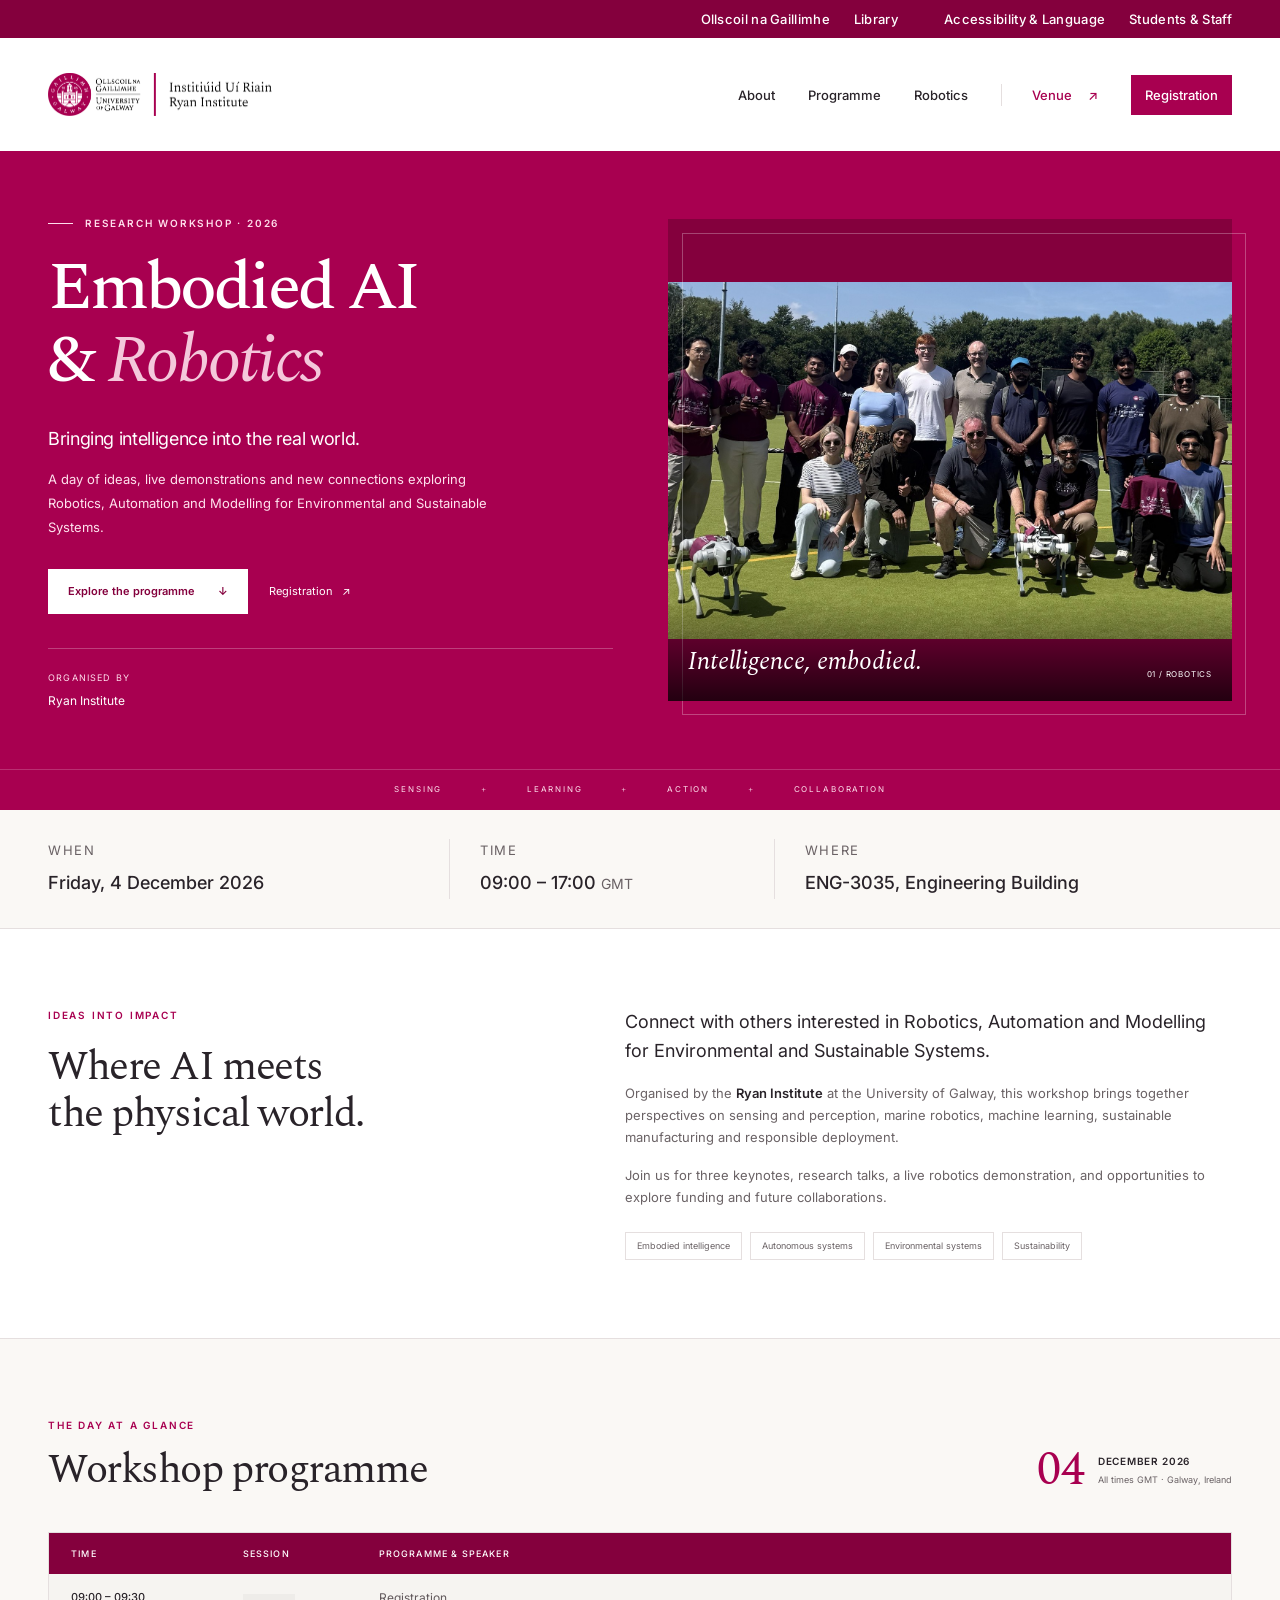
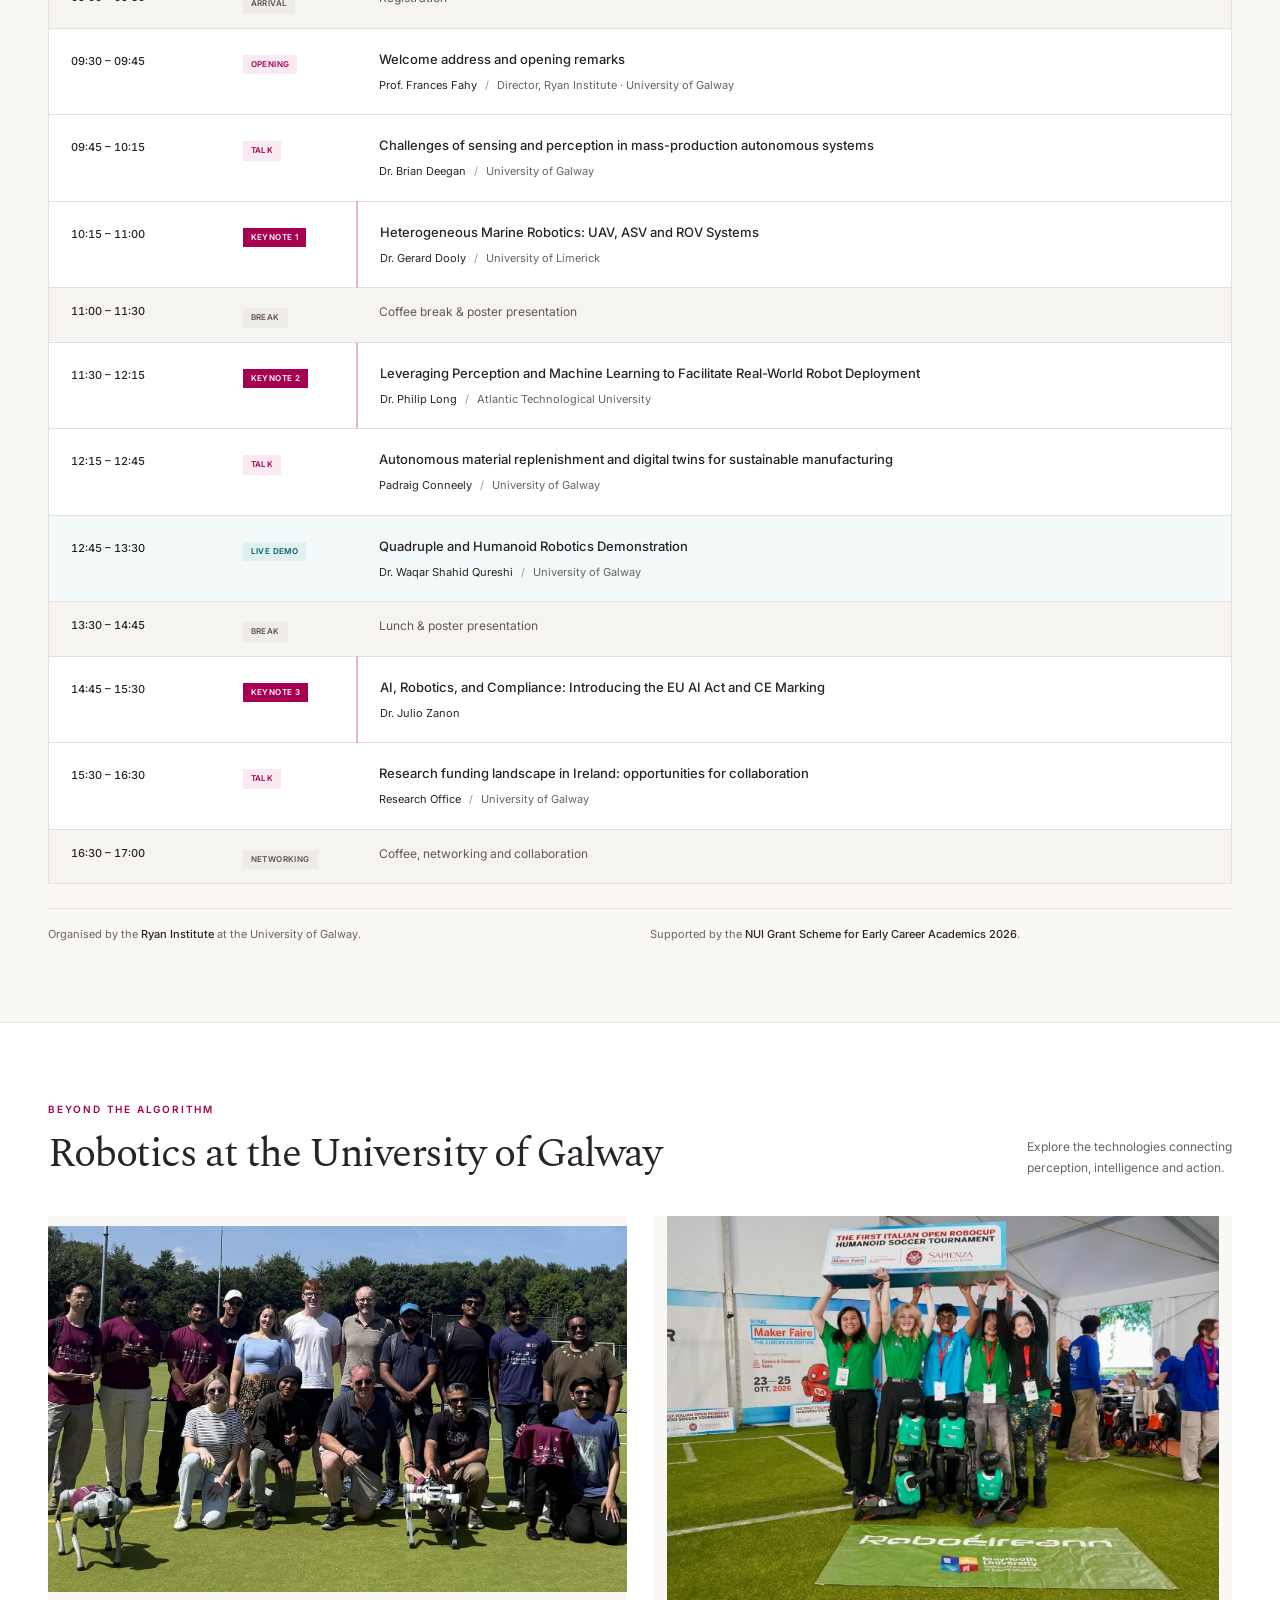
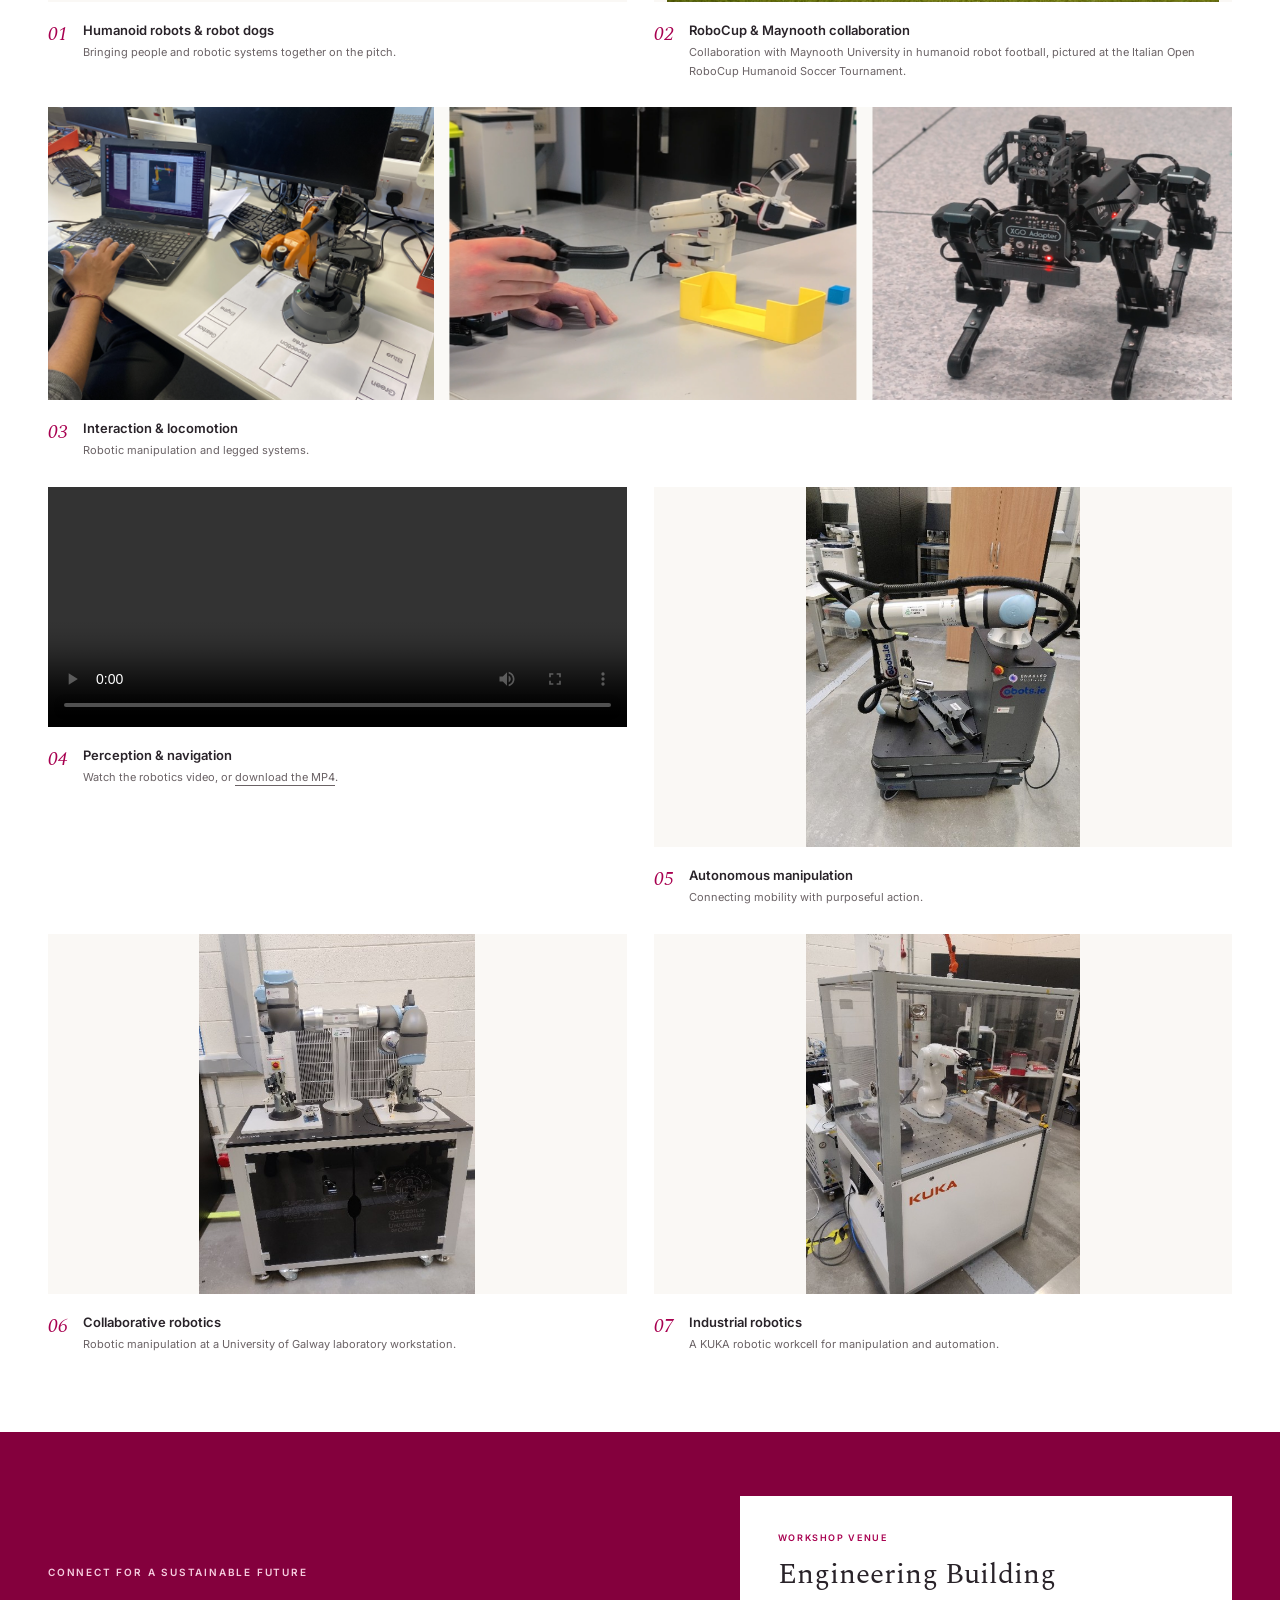
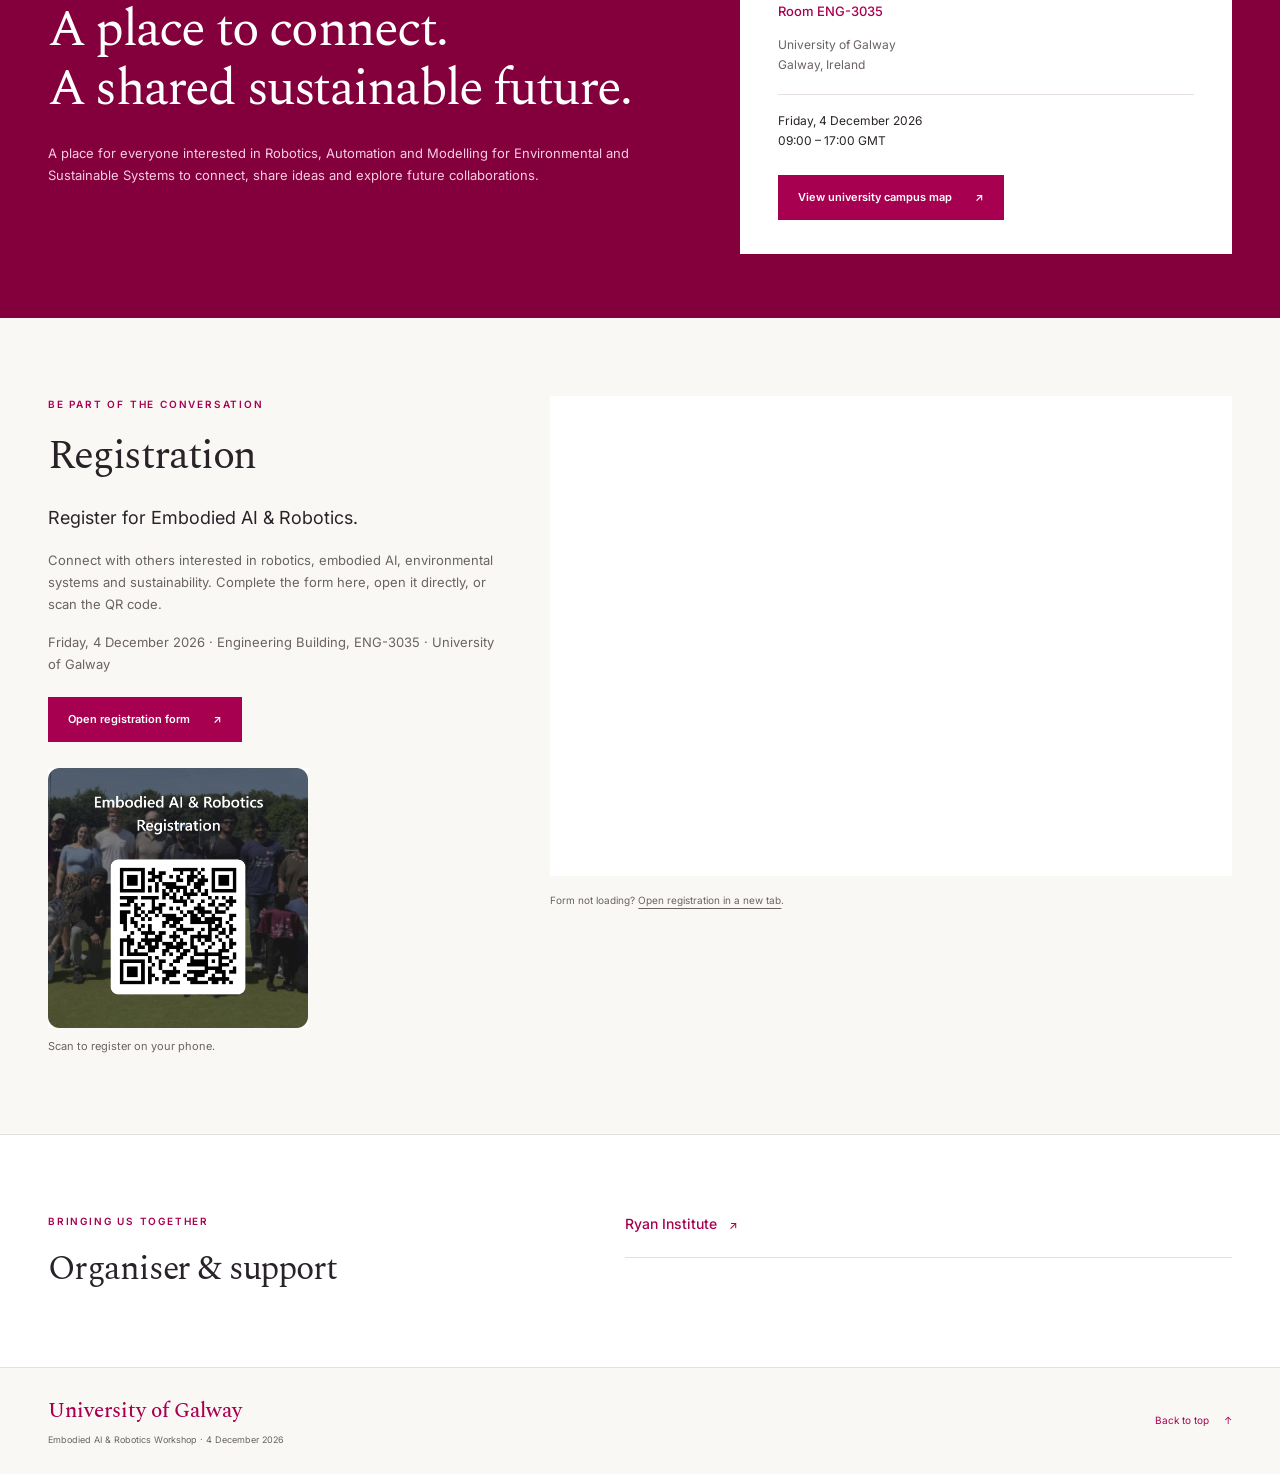
==== commit e1026319: "Add University links to maroon top ribbon Co-authored-by: Copilot <223556219+Copilot@users.noreply.g" ====
--- a/index.html
+++ b/index.html
@@ -11,7 +11,14 @@
 <body>
   <a class="skip-link" href="#main">Skip to content</a>
   <div class="top-bar">
-    <div class="container"><span>University of Galway</span><span>Research. Innovation. Collaboration.</span></div>
+    <div class="container">
+      <nav class="top-links" aria-label="University links">
+        <a href="https://www.ollscoilnagaillimhe.ie/">Ollscoil na Gaillimhe</a>
+        <a href="https://library.universityofgalway.ie/">Library</a>
+        <a href="https://www.universityofgalway.ie/accessibility/digital/resources/toolbar/"><img src="https://www.universityofgalway.ie/media/nuigalwayie/styleassets/images/icons/accessibility.png" alt="" width="16" height="16">Accessibility &amp; Language</a>
+        <a href="https://www.universityofgalway.ie/ryaninstitute/news/#">Students &amp; Staff</a>
+      </nav>
+    </div>
   </div>
   <header class="site-header">
     <div class="container header-inner">
--- a/styles.css
+++ b/styles.css
@@ -22,8 +22,12 @@
 .container { width: min(1200px, calc(100% - 96px)); margin-inline: auto; }
 .skip-link { position: absolute; top: -100px; left: 16px; z-index: 10; padding: 10px 20px; background: white; color: var(--maroon); }
 .skip-link:focus { top: 10px; }
-.top-bar { color: white; background: var(--deep-maroon); font-size: 10px; letter-spacing: .09em; }
-.top-bar .container { display: flex; justify-content: space-between; padding-block: 8px; }
+.top-bar { color: white; background: var(--deep-maroon); font-size: 10px; letter-spacing: .03em; }
+.top-bar .container { display: flex; justify-content: flex-end; padding-block: 8px; }
+.top-links { display: flex; align-items: center; justify-content: flex-end; flex-wrap: wrap; gap: 8px 24px; }
+.top-links a { display: inline-flex; align-items: center; gap: 6px; color: white; text-decoration: none; white-space: nowrap; }
+.top-links a:hover { text-decoration: underline; }
+.top-links img { width: 16px; height: 16px; object-fit: contain; }
 .site-header { background: white; }
 .header-inner { min-height: 113px; display: flex; align-items: center; justify-content: space-between; gap: 30px; }
 .ryan-institute-logo img { width: 224px; height: auto; }
@@ -170,7 +174,8 @@
 
 @media (max-width: 720px) {
   .container { width: calc(100% - 40px); }
-  .top-bar .container > span:last-child { display: none; }
+  .top-bar .container { justify-content: flex-start; }
+  .top-links { justify-content: flex-start; gap: 8px 16px; }
   .header-inner { flex-direction: column; align-items: flex-start; gap: 17px; padding-block: 19px 16px; }
   .ryan-institute-logo img { width: 185px; }
   nav { width: 100%; justify-content: space-between; gap: 12px; flex-wrap: wrap; }
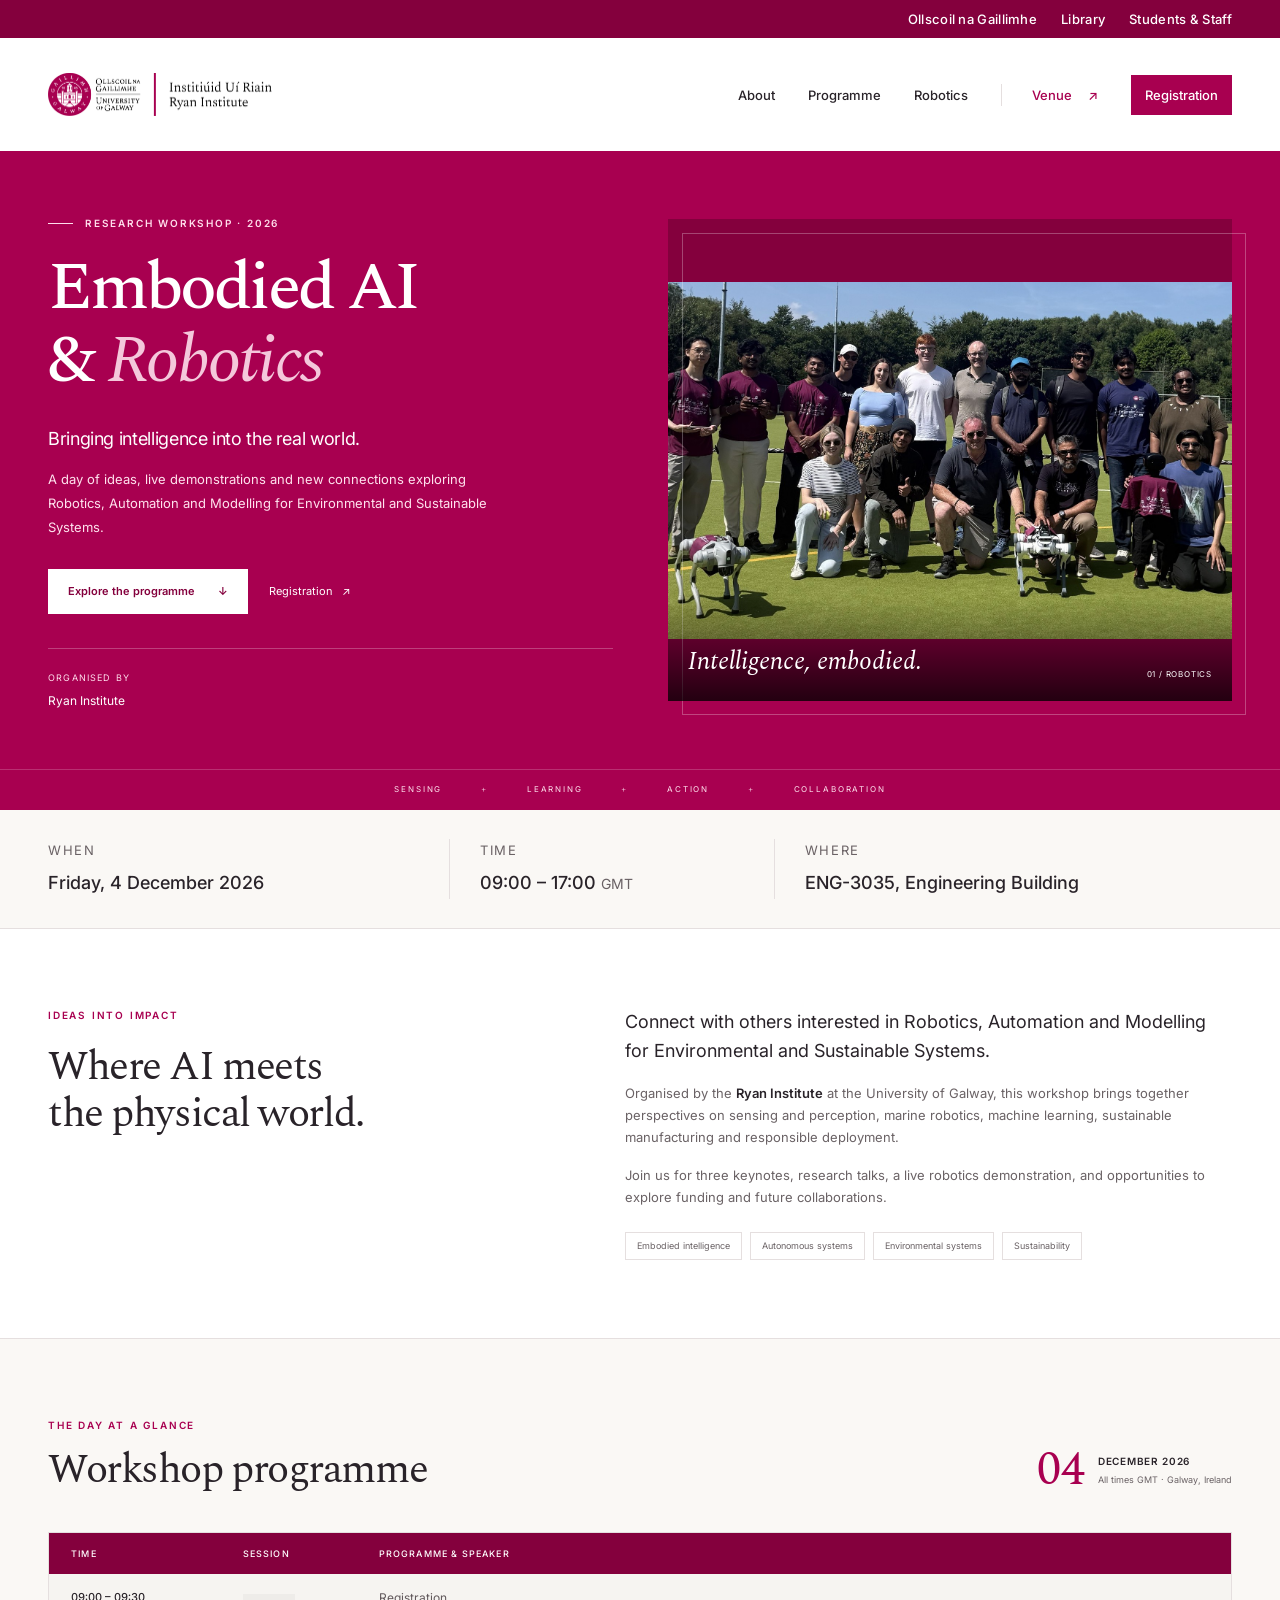
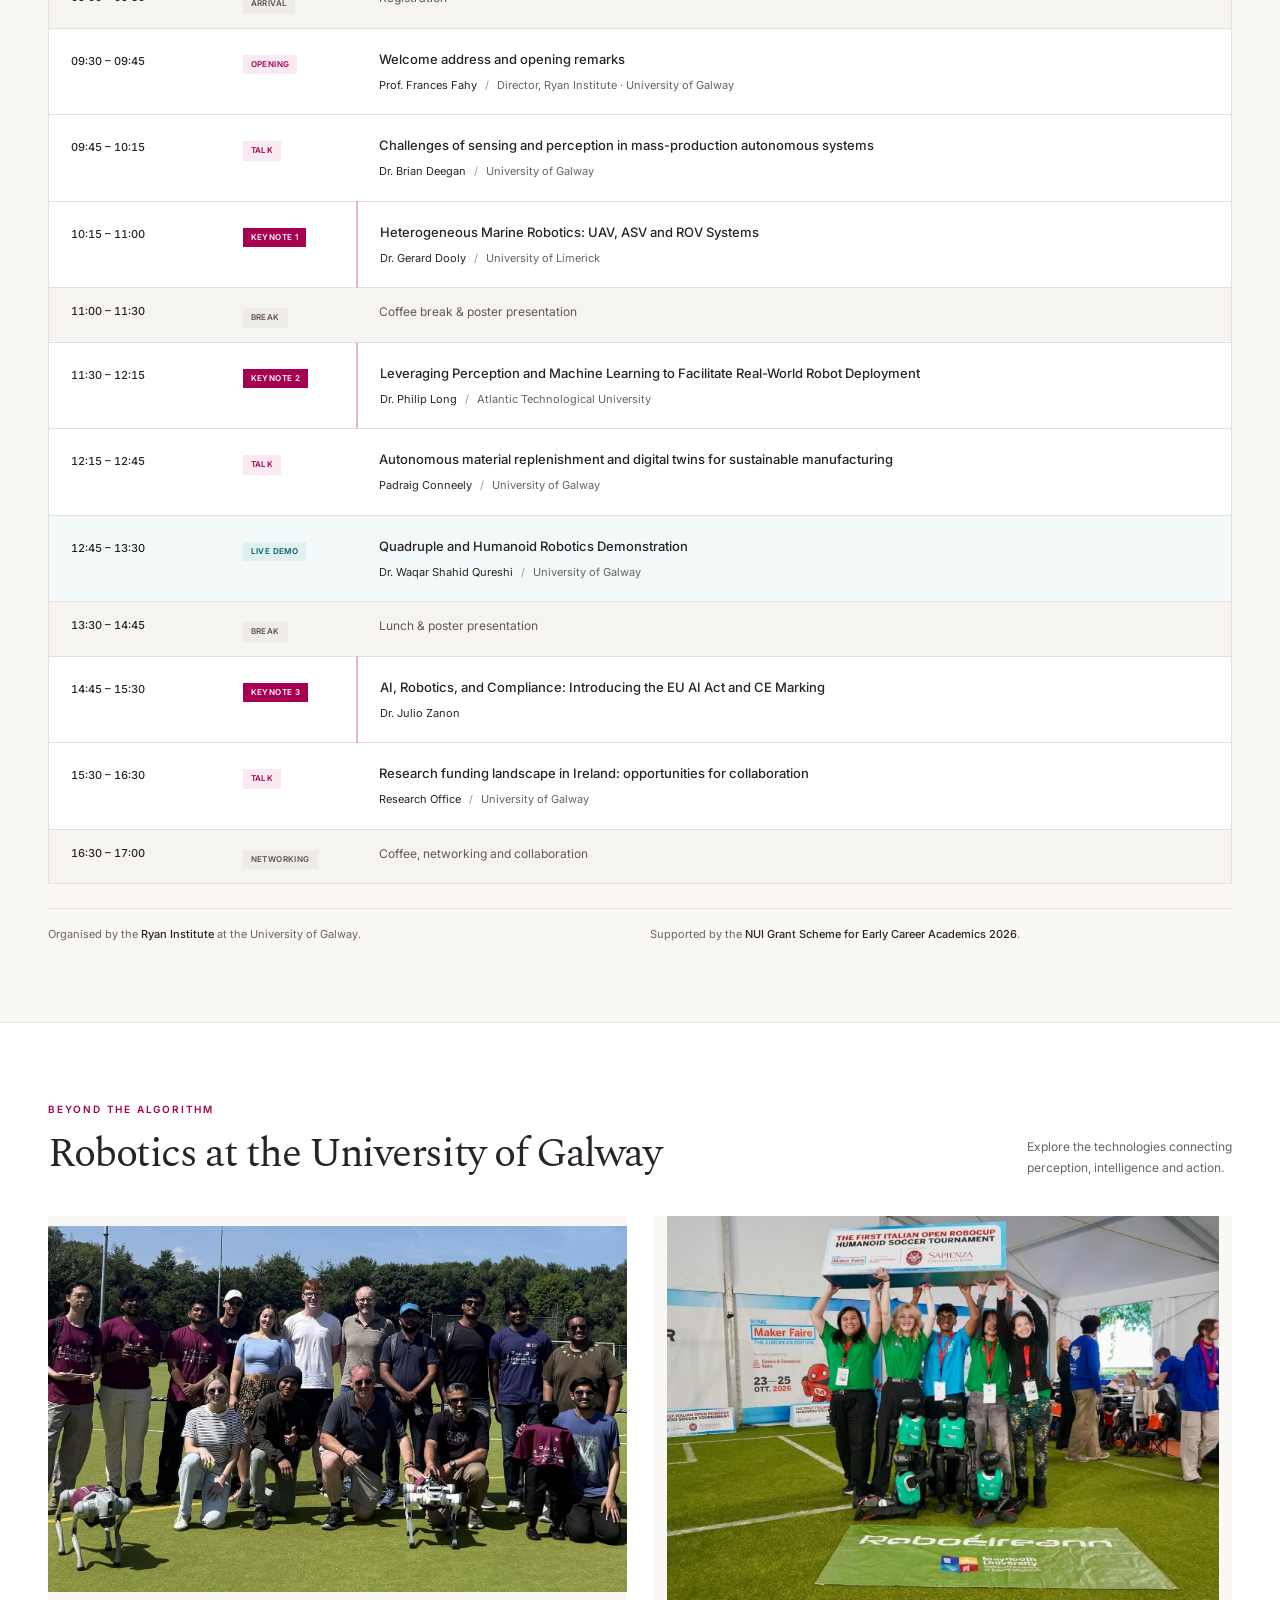
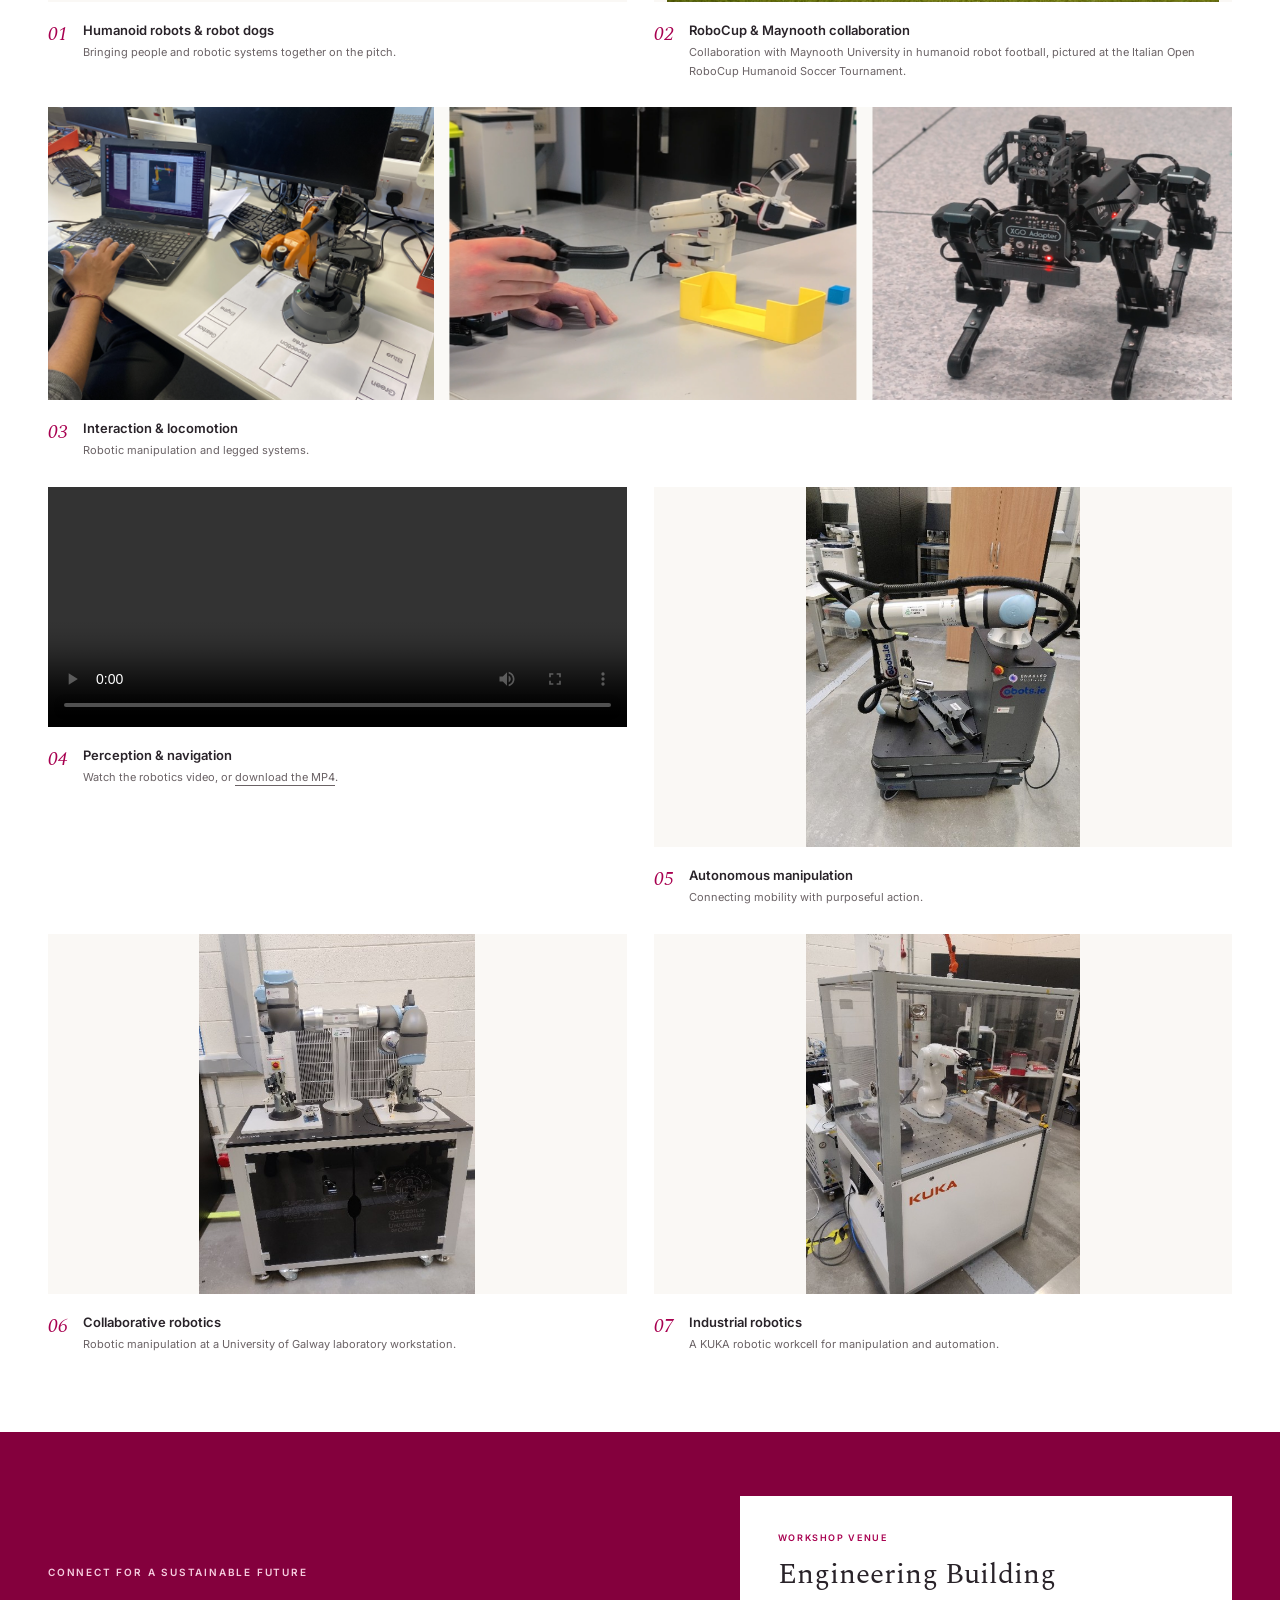
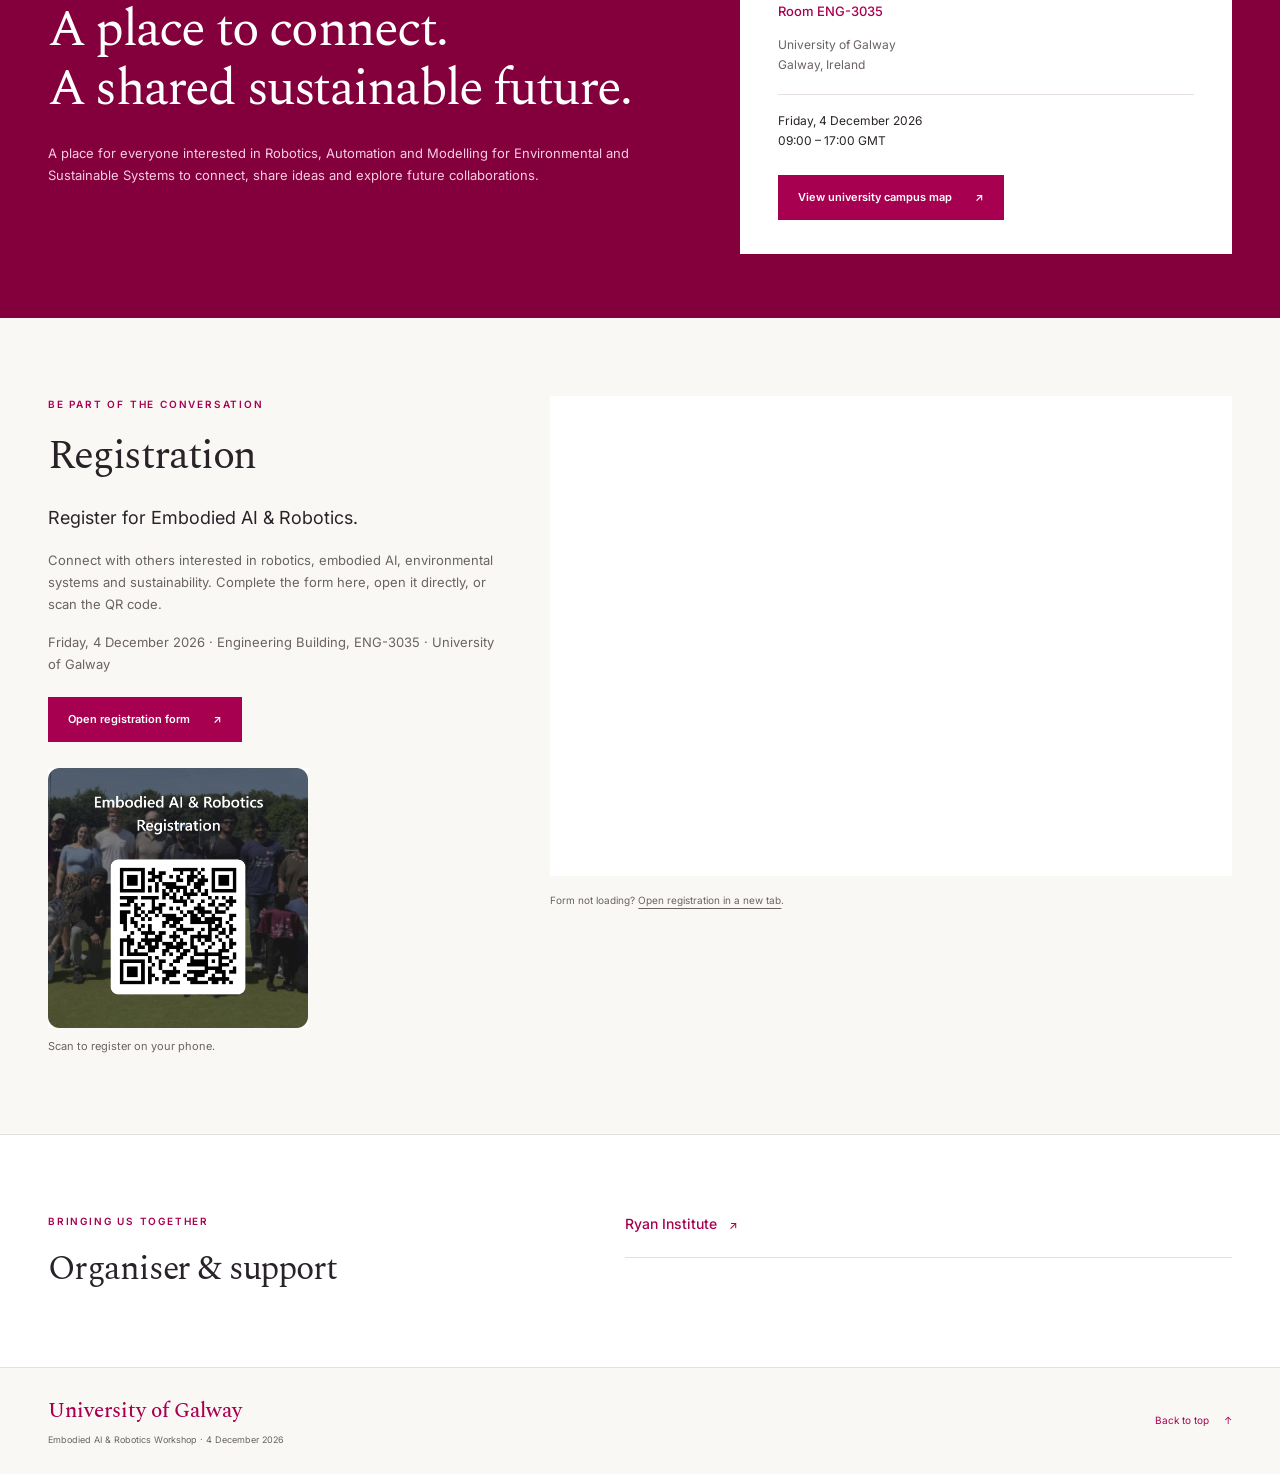
==== commit 15ee25e4: "Remove accessibility item from top ribbon Co-authored-by: Copilot <223556219+Copilot@users.noreply.g" ====
--- a/index.html
+++ b/index.html
@@ -15,7 +15,6 @@
       <nav class="top-links" aria-label="University links">
         <a href="https://www.ollscoilnagaillimhe.ie/">Ollscoil na Gaillimhe</a>
         <a href="https://library.universityofgalway.ie/">Library</a>
-        <a href="https://www.universityofgalway.ie/accessibility/digital/resources/toolbar/"><img src="https://www.universityofgalway.ie/media/nuigalwayie/styleassets/images/icons/accessibility.png" alt="" width="16" height="16">Accessibility &amp; Language</a>
         <a href="https://www.universityofgalway.ie/ryaninstitute/news/#">Students &amp; Staff</a>
       </nav>
     </div>
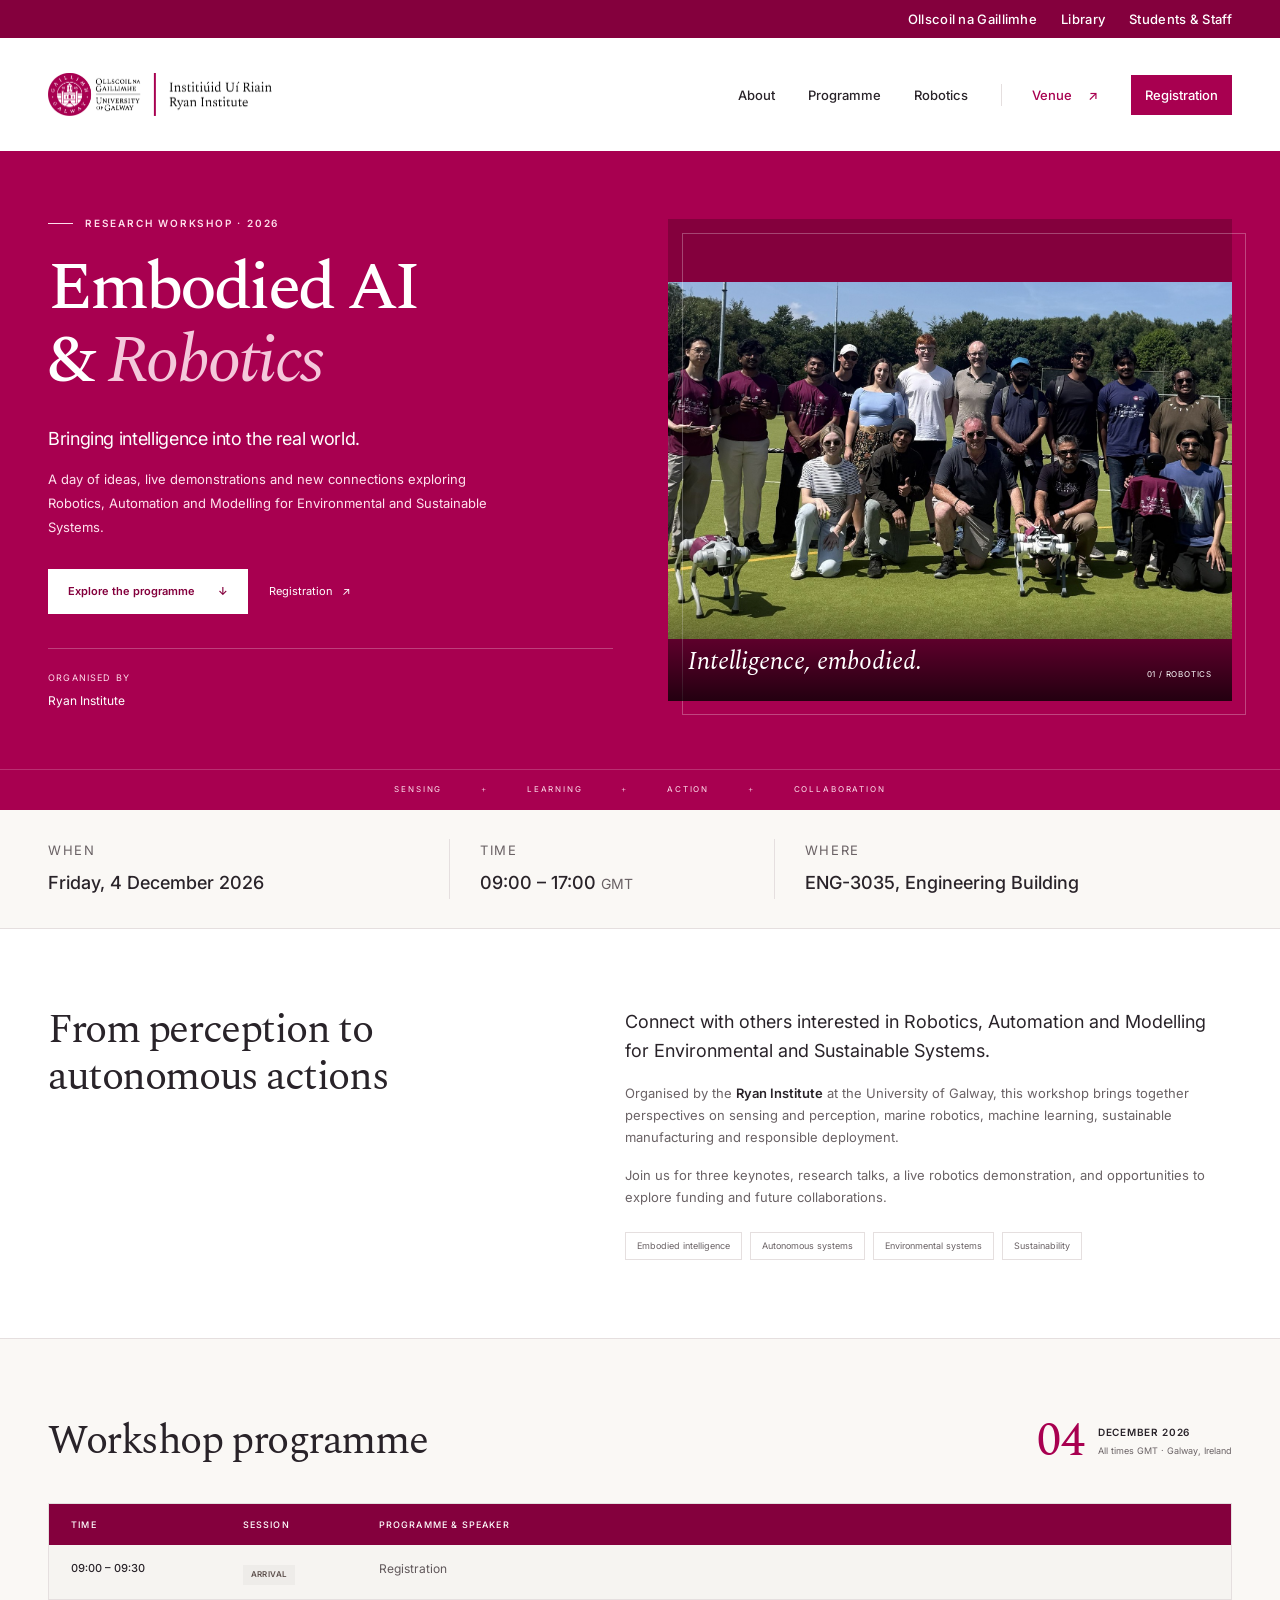
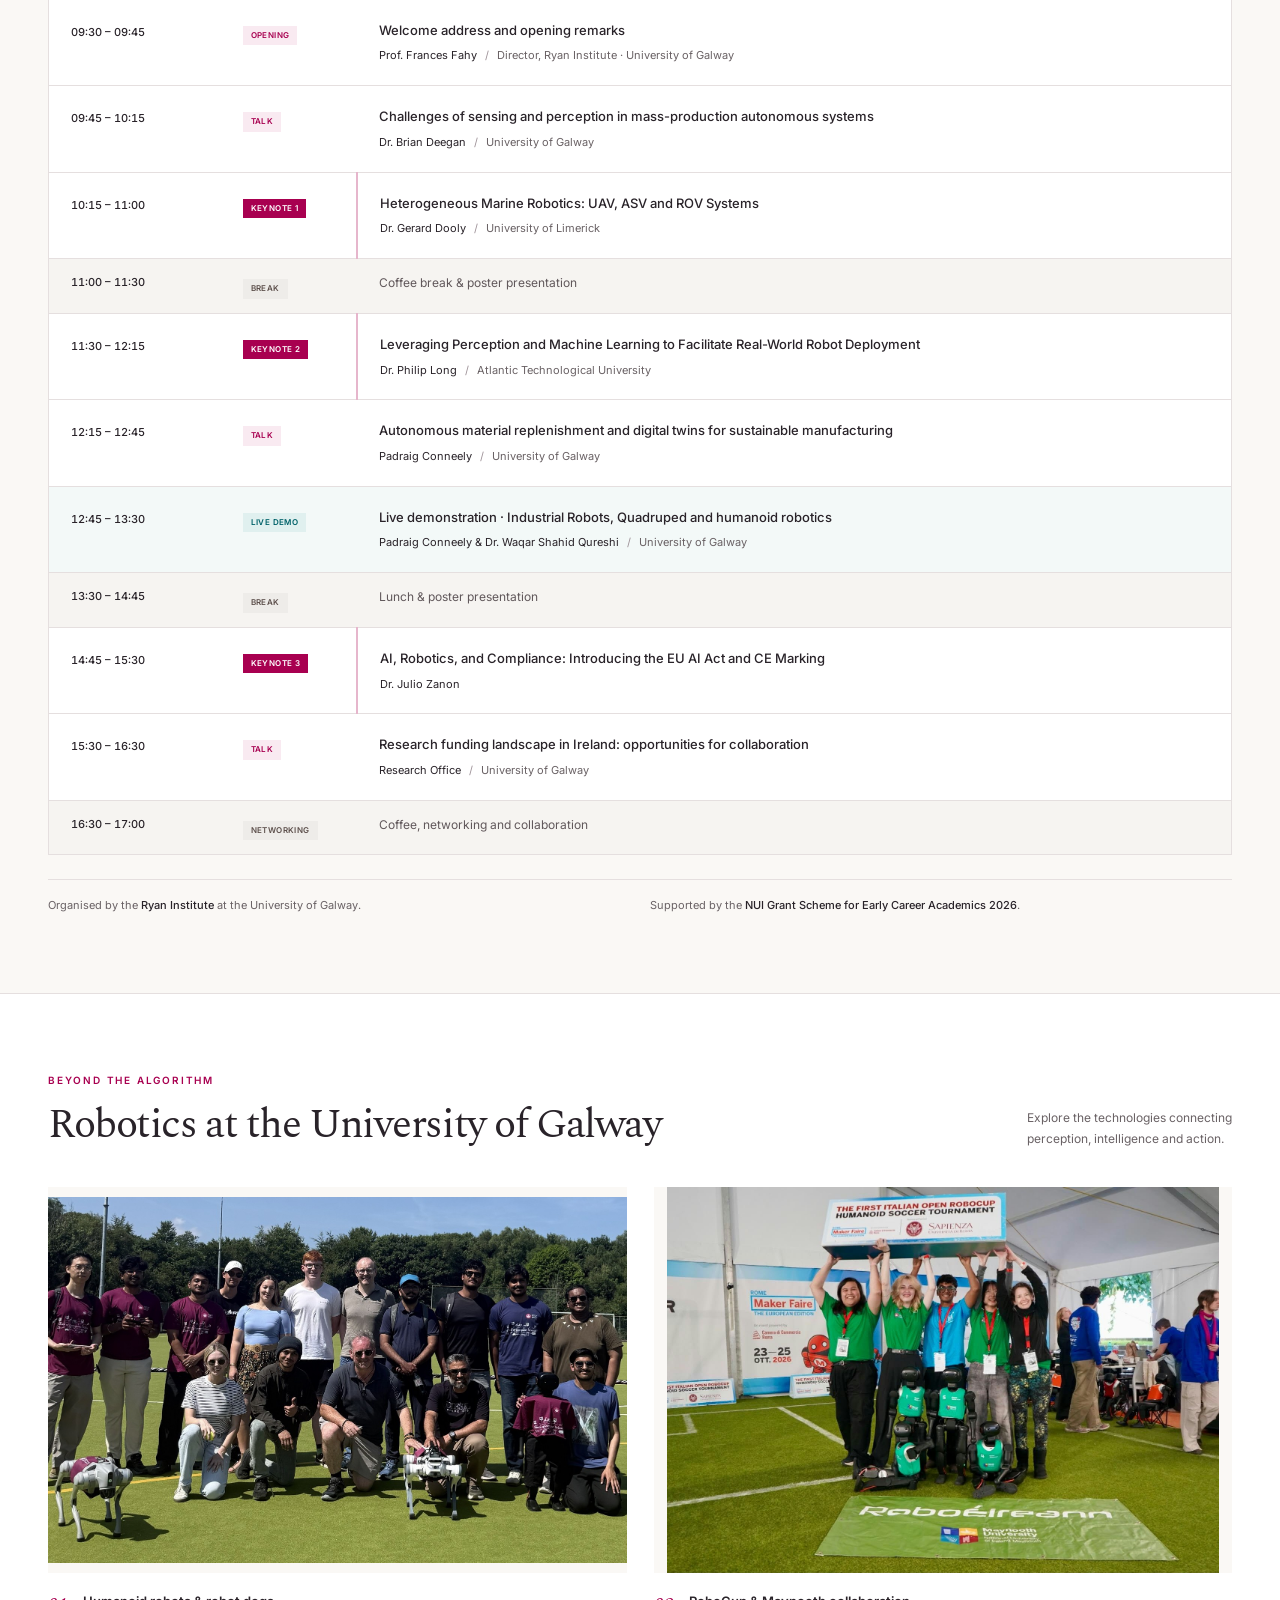
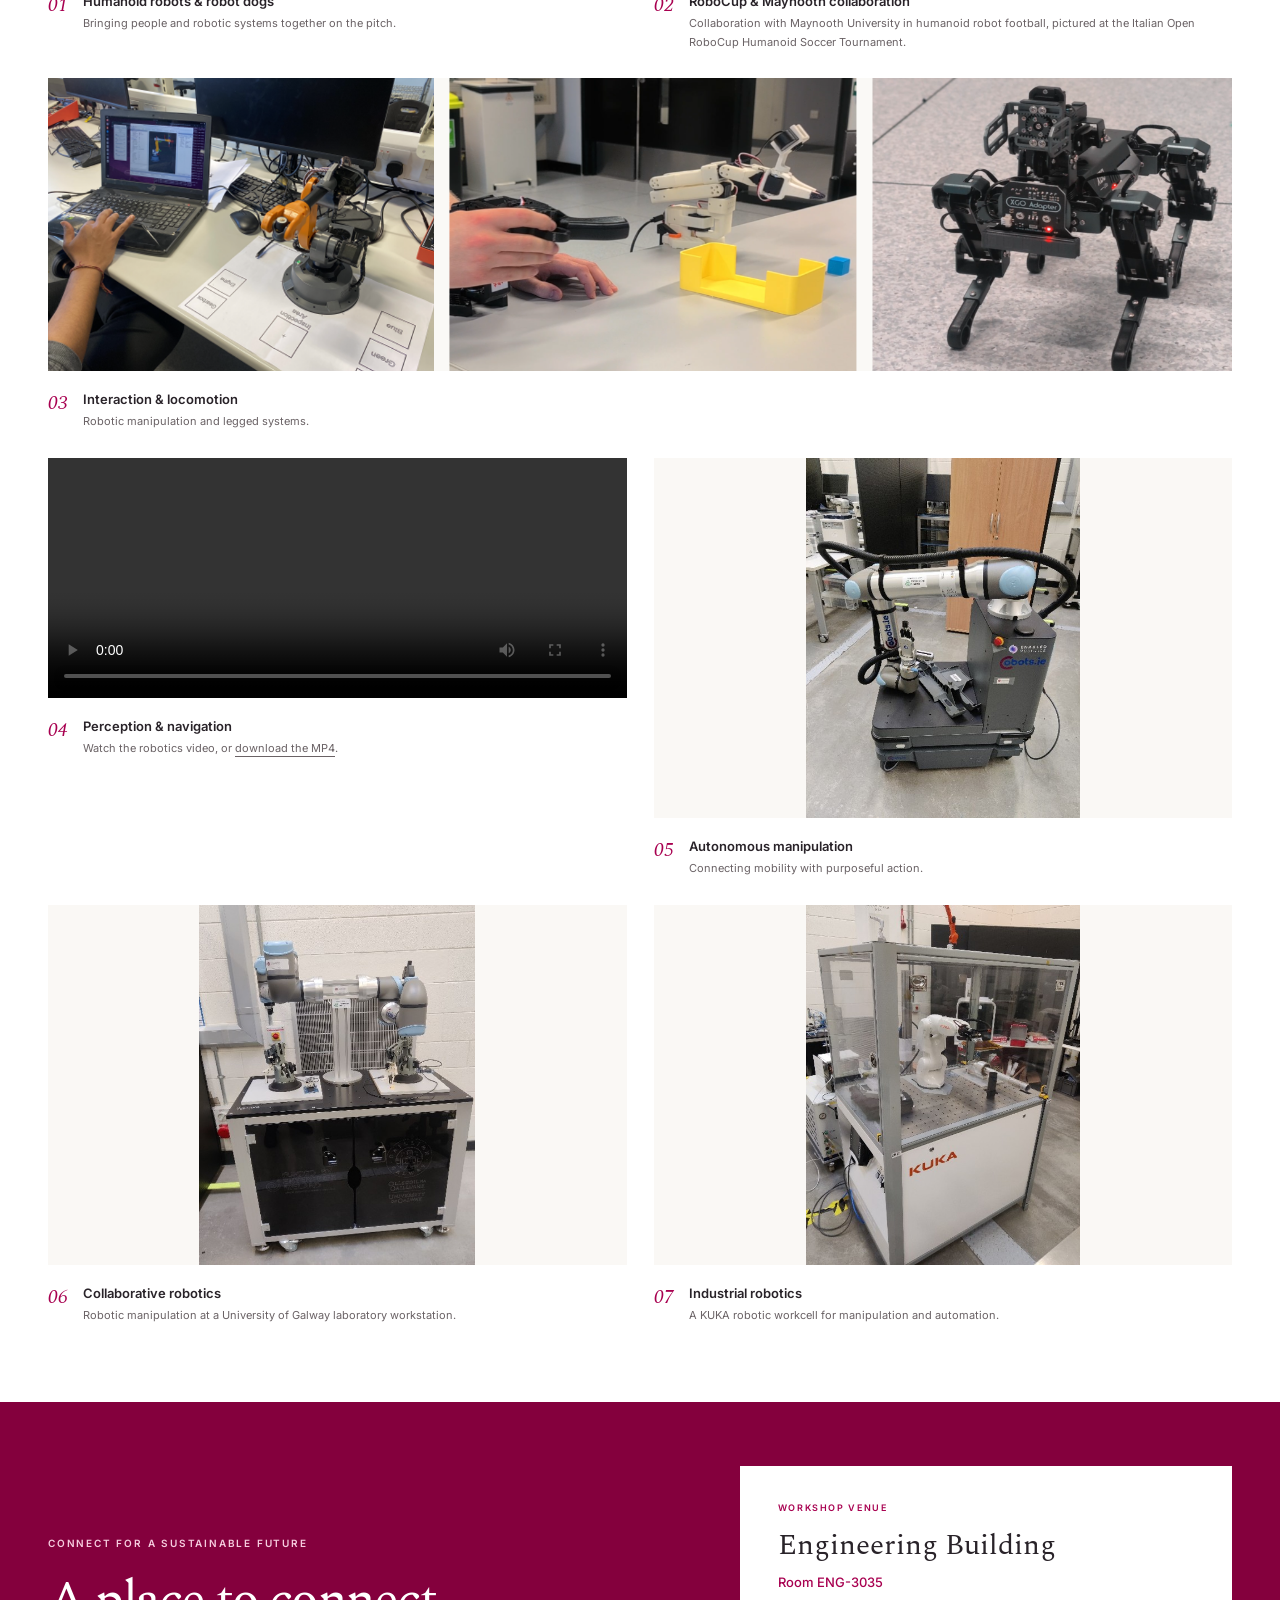
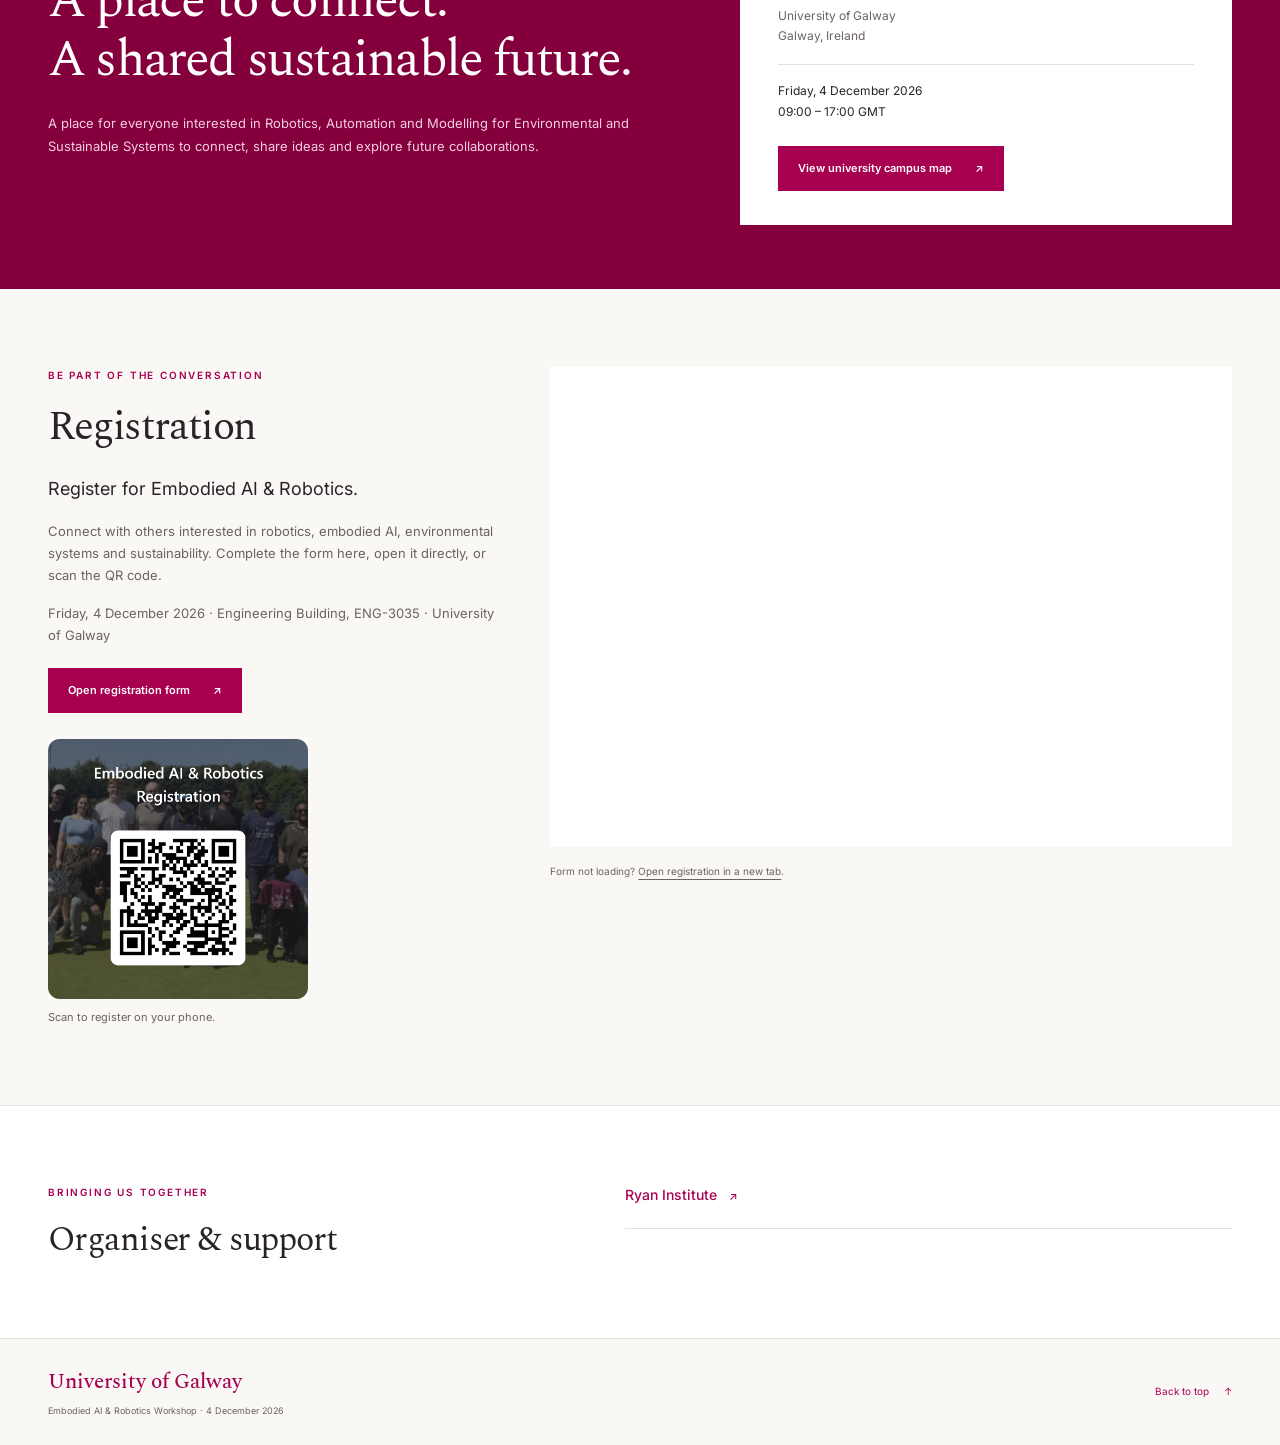
==== commit cb6218a0: "Update workshop heading and live demonstration details Co-authored-by: Copilot <223556219+Copilot@us" ====
--- a/index.html
+++ b/index.html
@@ -69,7 +69,7 @@
 
     <section id="about" class="section about">
       <div class="container about-grid">
-        <div><p class="eyebrow maroon">Ideas into impact</p><h2>Where AI meets<br>the physical world.</h2></div>
+        <div><h2>From perception to autonomous actions</h2></div>
         <div class="about-copy">
           <p class="lead">Connect with others interested in Robotics, Automation and Modelling for Environmental and Sustainable Systems.</p>
           <p>Organised by the <strong>Ryan Institute</strong> at the University of Galway, this workshop brings together perspectives on sensing and perception, marine robotics, machine learning, sustainable manufacturing and responsible deployment.</p>
@@ -82,7 +82,7 @@
     <section id="programme" class="section programme">
       <div class="container">
         <div class="section-heading">
-          <div><p class="eyebrow maroon">The day at a glance</p><h2>Workshop programme</h2></div>
+          <div><h2>Workshop programme</h2></div>
           <div class="programme-date"><span>04</span><div>DECEMBER 2026<br><small>All times GMT · Galway, Ireland</small></div></div>
         </div>
         <div class="schedule-wrap">
@@ -97,7 +97,7 @@
               <tr class="break-row"><th scope="row"><time datetime="2026-12-04T11:00:00Z">11:00</time> &ndash; 11:30</th><td><span class="badge neutral">Break</span></td><td><h3>Coffee break &amp; poster presentation</h3></td></tr>
               <tr class="keynote-row"><th scope="row"><time datetime="2026-12-04T11:30:00Z">11:30</time> &ndash; 12:15</th><td><span class="badge keynote">Keynote 2</span></td><td><h3>Leveraging Perception and Machine Learning to Facilitate Real-World Robot Deployment</h3><p>Dr. Philip Long <span>Atlantic Technological University</span></p></td></tr>
               <tr><th scope="row"><time datetime="2026-12-04T12:15:00Z">12:15</time> &ndash; 12:45</th><td><span class="badge">Talk</span></td><td><h3>Autonomous material replenishment and digital twins for sustainable manufacturing</h3><p>Padraig Conneely <span>University of Galway</span></p></td></tr>
-              <tr class="demo-row"><th scope="row"><time datetime="2026-12-04T12:45:00Z">12:45</time> &ndash; 13:30</th><td><span class="badge demo">Live demo</span></td><td><h3>Quadruple and Humanoid Robotics Demonstration</h3><p>Dr. Waqar Shahid Qureshi <span>University of Galway</span></p></td></tr>
+              <tr class="demo-row"><th scope="row"><time datetime="2026-12-04T12:45:00Z">12:45</time> &ndash; 13:30</th><td><span class="badge demo">Live demo</span></td><td><h3>Live demonstration · Industrial Robots, Quadruped and humanoid robotics</h3><p>Padraig Conneely &amp; Dr. Waqar Shahid Qureshi <span>University of Galway</span></p></td></tr>
               <tr class="break-row"><th scope="row"><time datetime="2026-12-04T13:30:00Z">13:30</time> &ndash; 14:45</th><td><span class="badge neutral">Break</span></td><td><h3>Lunch &amp; poster presentation</h3></td></tr>
               <tr class="keynote-row"><th scope="row"><time datetime="2026-12-04T14:45:00Z">14:45</time> &ndash; 15:30</th><td><span class="badge keynote">Keynote 3</span></td><td><h3>AI, Robotics, and Compliance: Introducing the EU AI Act and CE Marking</h3><p>Dr. Julio Zanon</p></td></tr>
               <tr><th scope="row"><time datetime="2026-12-04T15:30:00Z">15:30</time> &ndash; 16:30</th><td><span class="badge">Talk</span></td><td><h3>Research funding landscape in Ireland: opportunities for collaboration</h3><p>Research Office <span>University of Galway</span></p></td></tr>
